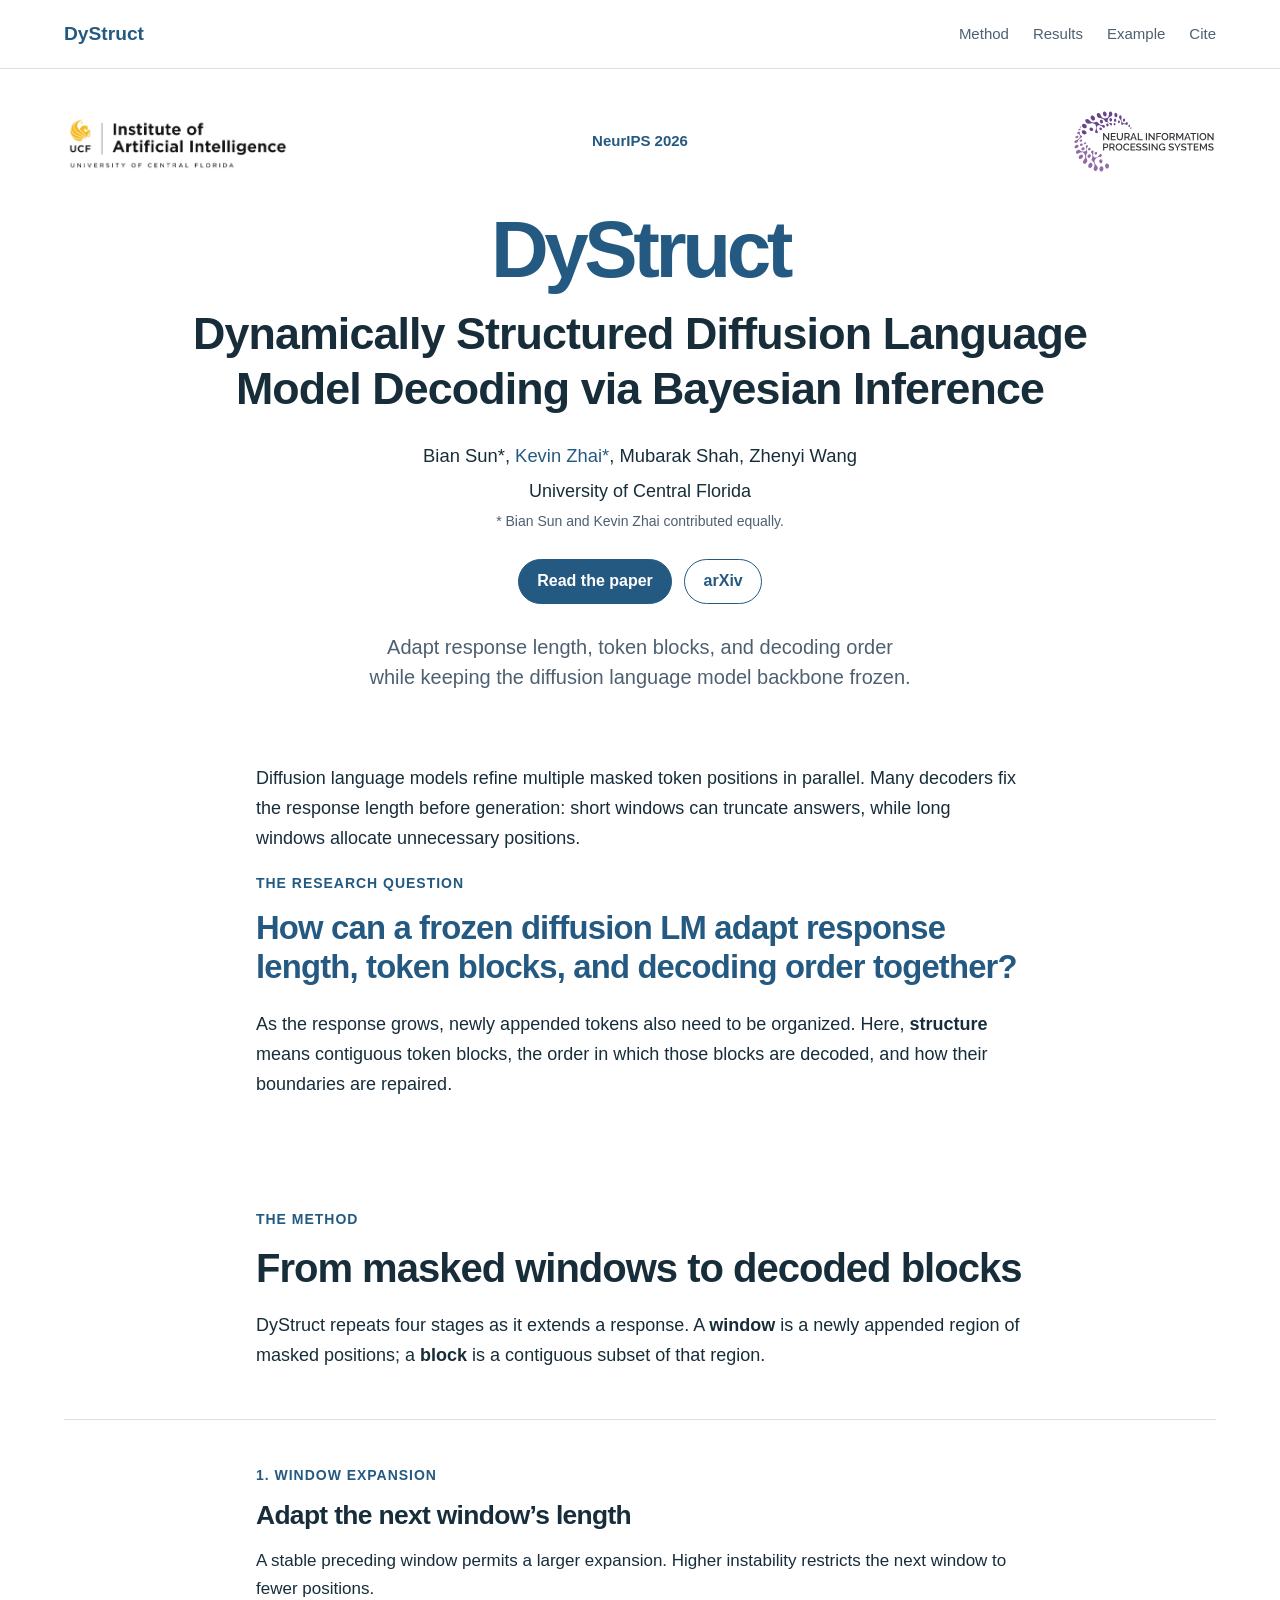
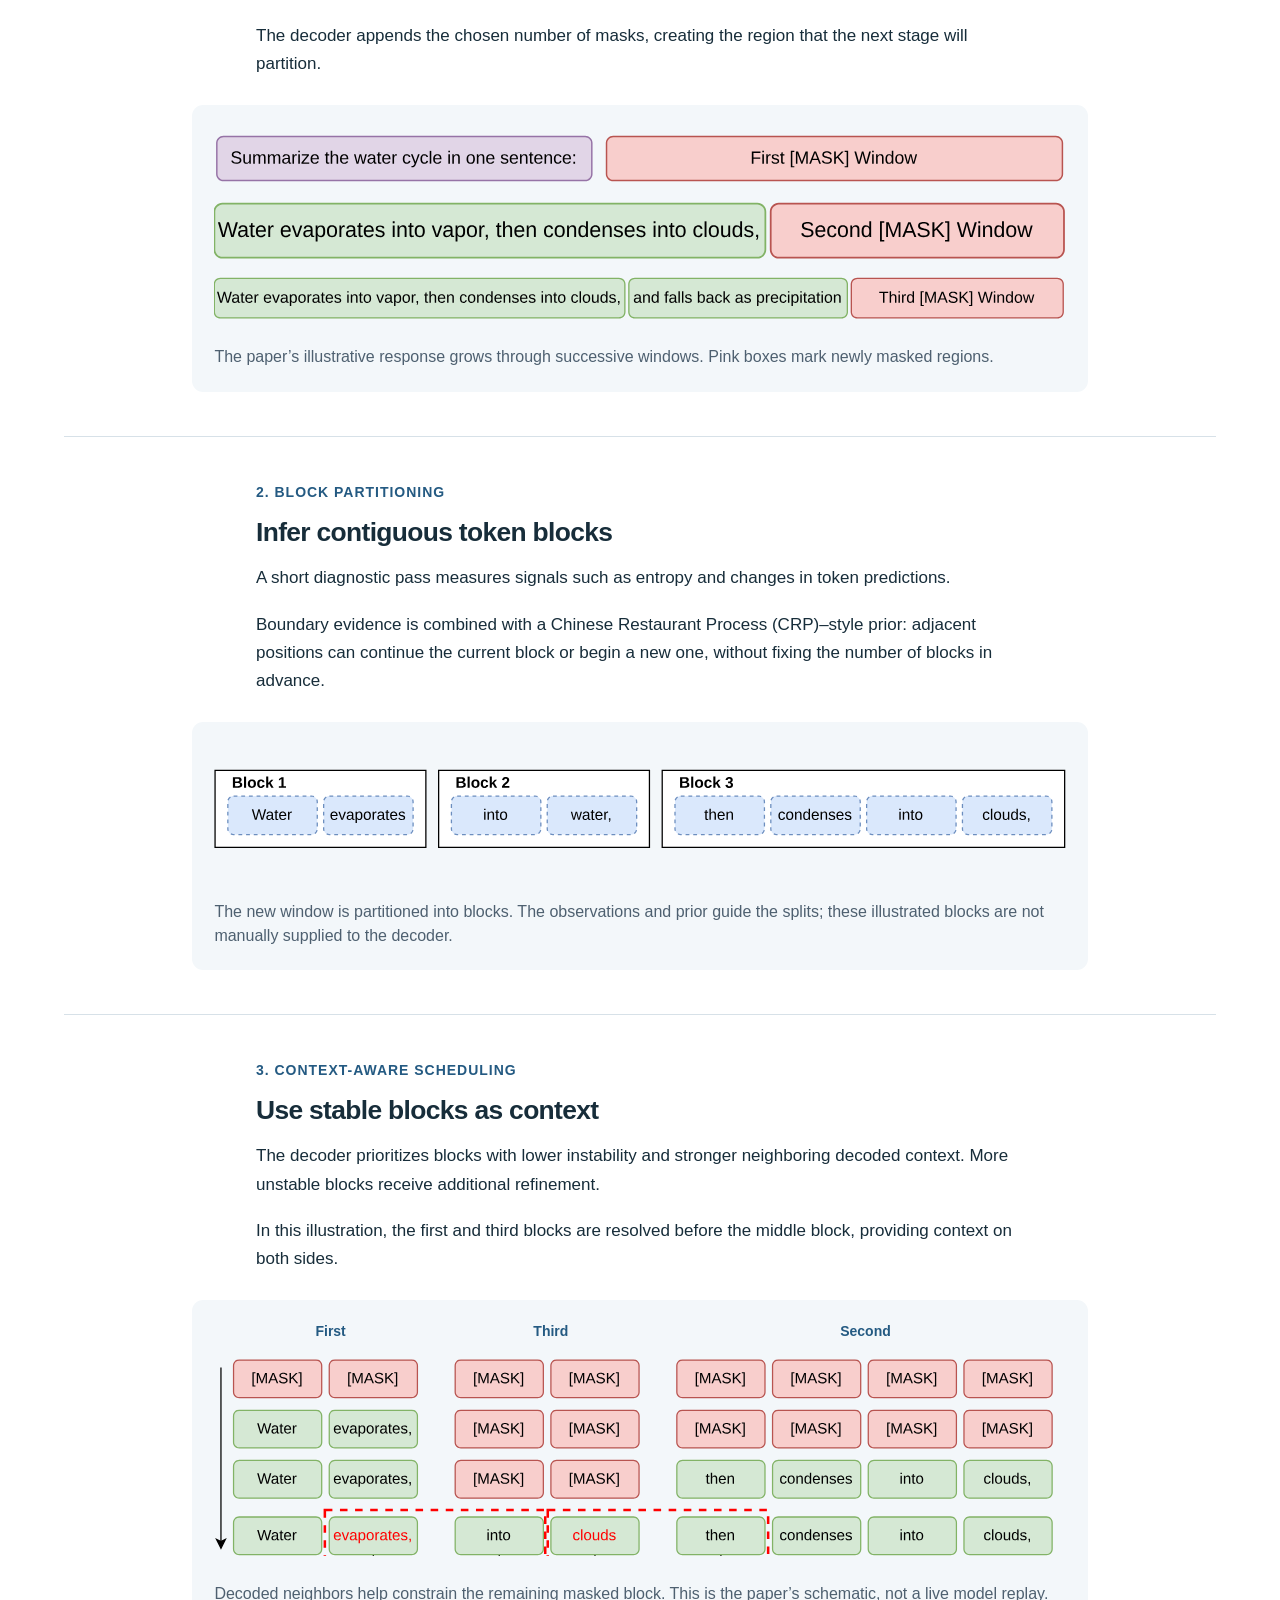
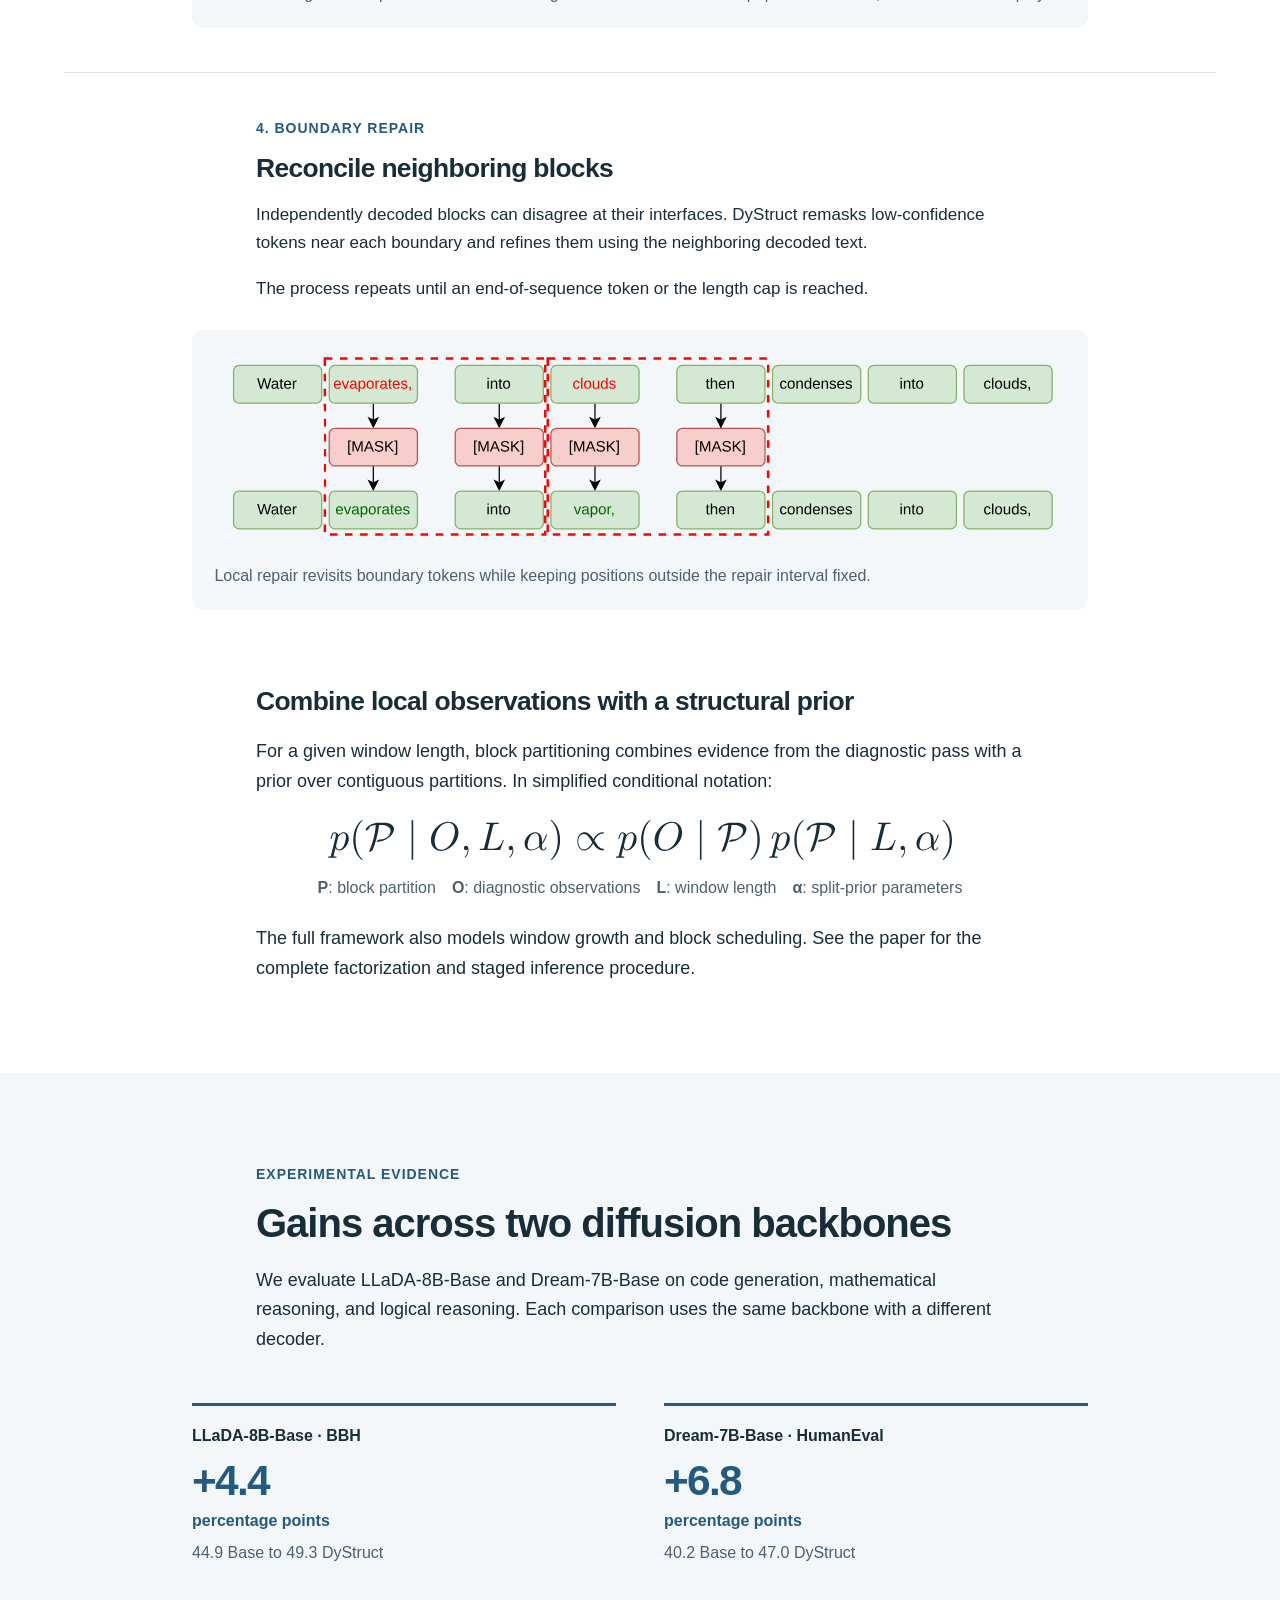
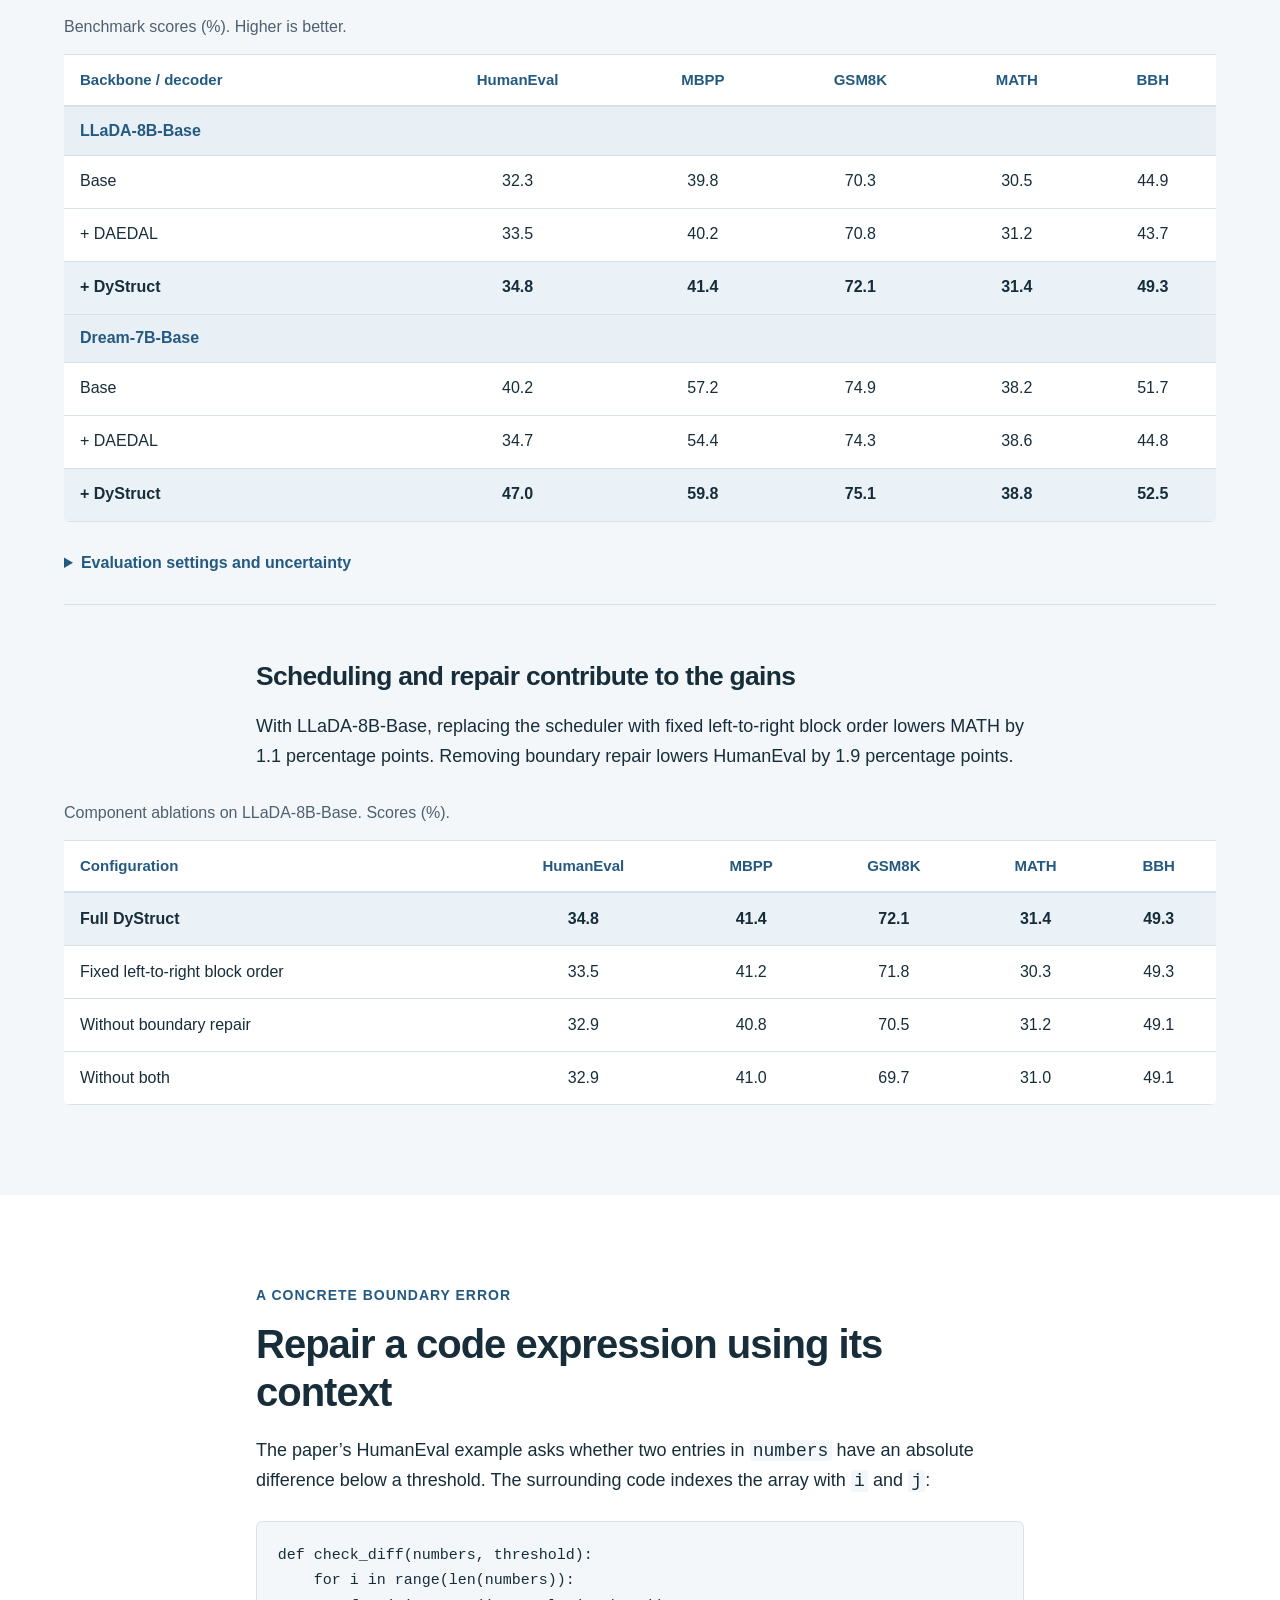
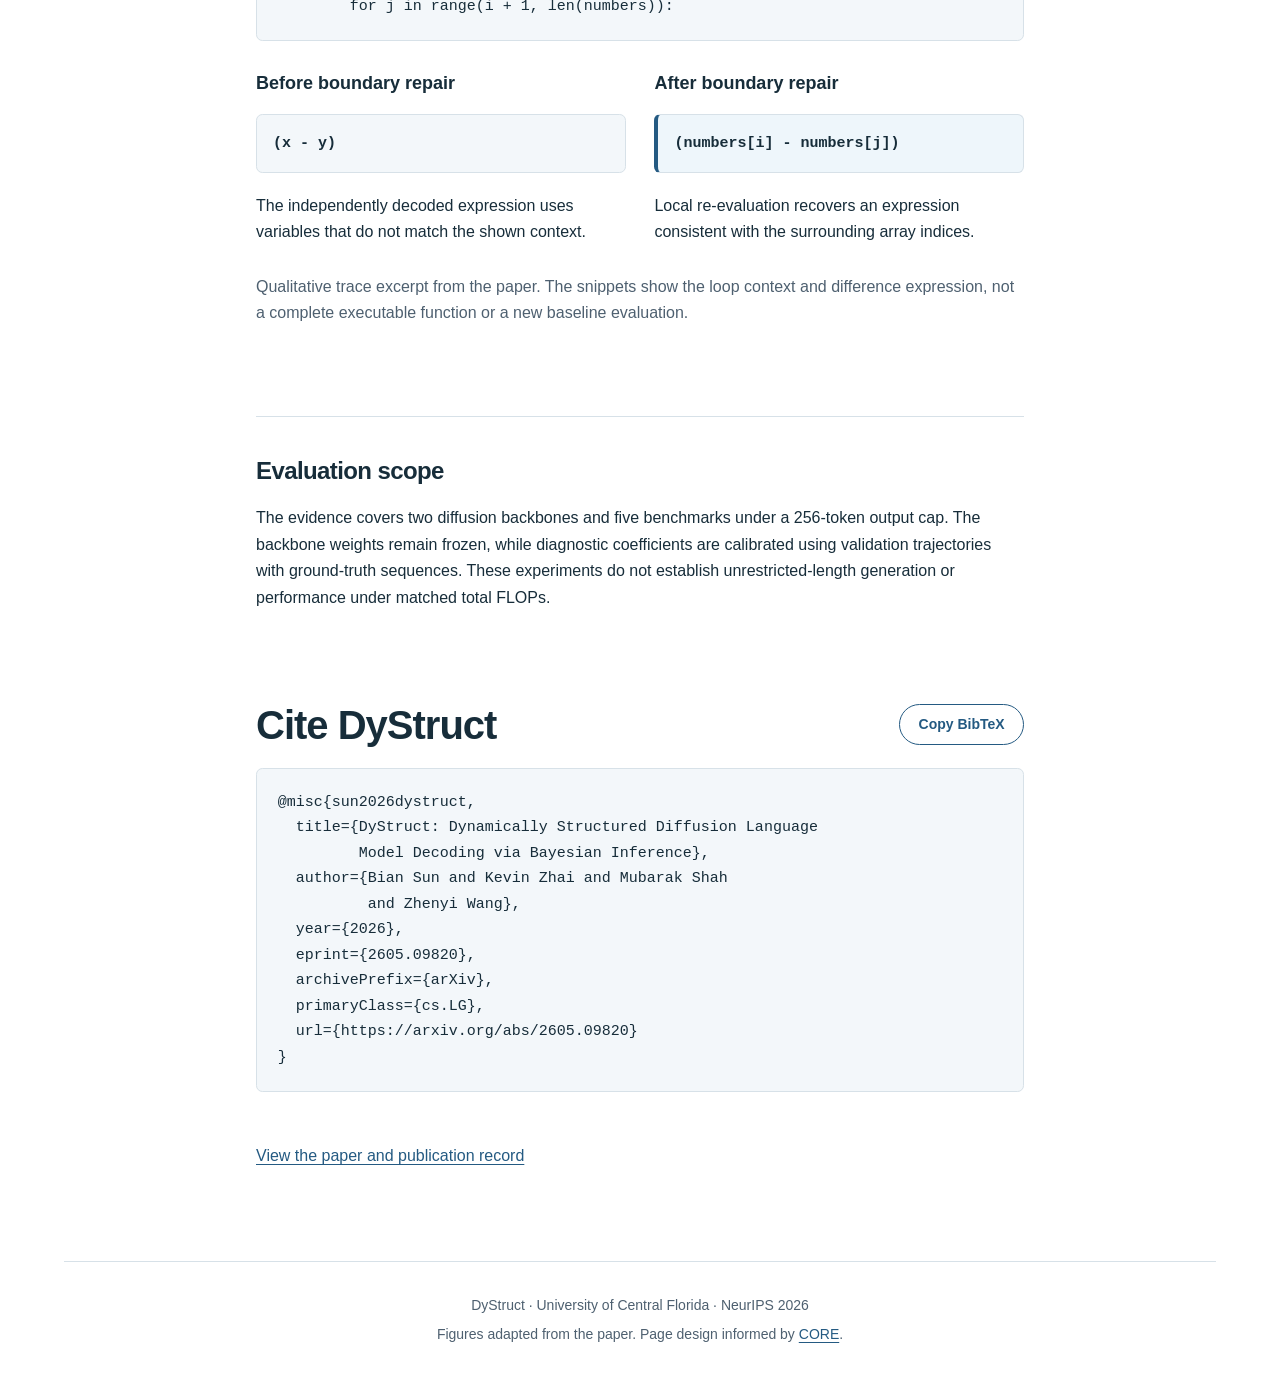
==== dystruct/index.html @ 646a8175 "Add DyStruct research project page" ====
<!doctype html>
<html lang="en">
<head>
  <meta charset="utf-8">
  <meta name="viewport" content="width=device-width, initial-scale=1">
  <title>DyStruct: Dynamically Structured Diffusion Language Model Decoding via Bayesian Inference</title>
  <meta name="description" content="DyStruct adapts response length, contiguous token blocks, and decoding order in frozen diffusion language models through Bayesian structural inference.">
  <meta name="author" content="Bian Sun, Kevin Zhai, Mubarak Shah, Zhenyi Wang">
  <meta name="theme-color" content="#245a82">
  <link rel="canonical" href="https://k-zhai.github.io/dystruct/">
  <meta property="og:type" content="article">
  <meta property="og:title" content="DyStruct — Dynamic structure for diffusion language model decoding">
  <meta property="og:description" content="Adapting response length, token blocks, and decoding order with a frozen diffusion LM.">
  <meta property="og:url" content="https://k-zhai.github.io/dystruct/">
  <meta property="og:image" content="https://k-zhai.github.io/dystruct/assets/method-overview.png">
  <meta property="og:image:alt" content="The paper's four-stage illustration of window expansion, block partitioning, scheduling, and boundary repair.">
  <meta name="twitter:card" content="summary_large_image">
  <meta name="twitter:title" content="DyStruct: Dynamically Structured Diffusion Language Model Decoding">
  <meta name="twitter:description" content="Bayesian structural inference for flexible-length decoding with frozen diffusion language models.">
  <meta name="twitter:image" content="https://k-zhai.github.io/dystruct/assets/method-overview.png">
  <meta name="citation_title" content="DyStruct: Dynamically Structured Diffusion Language Model Decoding via Bayesian Inference">
  <meta name="citation_author" content="Bian Sun">
  <meta name="citation_author" content="Kevin Zhai">
  <meta name="citation_author" content="Mubarak Shah">
  <meta name="citation_author" content="Zhenyi Wang">
  <meta name="citation_publication_date" content="2026">
  <meta name="citation_arxiv_id" content="2605.09820">
  <link rel="icon" type="image/svg+xml" href="assets/favicon.svg">
  <link rel="stylesheet" href="styles.css">
  <script src="script.js" defer></script>
</head>
<body>
  <a class="skip-link" href="#main">Skip to research</a>
  <nav class="site-nav" aria-label="Page navigation">
    <div class="nav-inner">
      <a class="nav-brand" href="#top">DyStruct</a>
      <div class="nav-links"><a href="#method">Method</a><a href="#results">Results</a><a href="#example">Example</a><a href="#citation">Cite</a></div>
    </div>
  </nav>

  <header class="hero wrap" id="top">
    <div class="identity-row">
      <img class="ucf-logo" src="assets/ucf-iai.png" width="950" height="240" alt="University of Central Florida, Institute of Artificial Intelligence">
      <p class="venue">NeurIPS 2026</p>
      <img class="neurips-logo" src="assets/neurips.svg" width="360" height="161" alt="Neural Information Processing Systems">
    </div>
    <h1><span class="wordmark">DyStruct</span><span class="paper-title">Dynamically Structured Diffusion Language Model Decoding via Bayesian Inference</span></h1>
    <p class="authors">Bian Sun<span aria-label="equal contribution">*</span><span class="author-separator">, </span><a href="https://k-zhai.github.io/">Kevin Zhai<span aria-label="equal contribution">*</span></a><span class="author-separator">, </span>Mubarak Shah<span class="author-separator">, </span>Zhenyi Wang</p>
    <p class="affiliation">University of Central Florida</p>
    <p class="contribution">* Bian Sun and Kevin Zhai contributed equally.</p>
    <div class="resource-links"><a class="button primary" href="https://arxiv.org/pdf/2605.09820">Read the paper</a><a class="button secondary" href="https://arxiv.org/abs/2605.09820">arXiv</a></div>
    <p class="hero-summary">Adapt response length, token blocks, and decoding order<br class="desktop-break"> while keeping the diffusion language model backbone frozen.</p>
  </header>

  <main id="main">
    <section class="question reading" aria-labelledby="question-title">
      <p>Diffusion language models refine multiple masked token positions in parallel. Many decoders fix the response length before generation: short windows can truncate answers, while long windows allocate unnecessary positions.</p>
      <p class="eyebrow">The research question</p>
      <h2 id="question-title">How can a frozen diffusion LM adapt response length, token blocks, and decoding order together?</h2>
      <p>As the response grows, newly appended tokens also need to be organized. Here, <strong>structure</strong> means contiguous token blocks, the order in which those blocks are decoded, and how their boundaries are repaired.</p>
    </section>

    <section class="section wrap" id="method" aria-labelledby="method-title">
      <div class="section-intro reading">
        <p class="eyebrow">The method</p>
        <h2 id="method-title">From masked windows to decoded blocks</h2>
        <p>DyStruct repeats four stages as it extends a response. A <strong>window</strong> is a newly appended region of masked positions; a <strong>block</strong> is a contiguous subset of that region.</p>
      </div>
      <ol class="method-stages">
        <li class="stage">
          <div class="stage-text"><p class="stage-label">Window expansion</p><h3>Adapt the next window’s length</h3><p>A stable preceding window permits a larger expansion. Higher instability restricts the next window to fewer positions.</p><p>The decoder appends the chosen number of masks, creating the region that the next stage will partition.</p></div>
          <figure class="stage-figure"><div class="diagram-scroll" role="region" aria-label="Window expansion diagram; scroll horizontally on narrow screens" tabindex="0"><div class="diagram-content expansion">
            <img class="expansion-first" src="assets/method.svg#expansion-first" width="417" height="24" alt="A water-cycle prompt followed by a first masked window.">
            <img class="expansion-second" src="assets/method.svg#expansion-second" width="345" height="24" alt="Decoded text about evaporation followed by a second masked window.">
            <img class="expansion-third" src="assets/method.svg#expansion-third" width="463" height="24" alt="The response extends through condensation and precipitation, followed by a third masked window.">
          </div></div><figcaption>The paper’s illustrative response grows through successive windows. Pink boxes mark newly masked regions.</figcaption></figure>
        </li>
        <li class="stage">
          <div class="stage-text"><p class="stage-label">Block partitioning</p><h3>Infer contiguous token blocks</h3><p>A short diagnostic pass measures signals such as entropy and changes in token predictions.</p><p>Boundary evidence is combined with a Chinese Restaurant Process (CRP)–style prior: adjacent positions can continue the current block or begin a new one, without fixing the number of blocks in advance.</p></div>
          <figure class="stage-figure"><div class="diagram-scroll" role="region" aria-label="Block partition diagram; scroll horizontally on narrow screens" tabindex="0"><div class="diagram-content"><img class="block-partition" src="assets/method.svg#planning-blocks" width="480" height="46" loading="lazy" alt="Three contiguous blocks: Water evaporates; into water; then condenses into clouds."></div></div><figcaption>The new window is partitioned into blocks. The observations and prior guide the splits; these illustrated blocks are not manually supplied to the decoder.</figcaption></figure>
        </li>
        <li class="stage">
          <div class="stage-text"><p class="stage-label">Context-aware scheduling</p><h3>Use stable blocks as context</h3><p>The decoder prioritizes blocks with lower instability and stronger neighboring decoded context. More unstable blocks receive additional refinement.</p><p>In this illustration, the first and third blocks are resolved before the middle block, providing context on both sides.</p></div>
          <figure class="stage-figure"><div class="diagram-scroll" role="region" aria-label="Block scheduling diagram; scroll horizontally on narrow screens" tabindex="0"><div class="diagram-content"><div class="decode-order" aria-label="Decoding order: block one first, block two third, block three second"><span>First</span><span>Third</span><span>Second</span></div><img src="assets/method.svg#decoding" width="487" height="113.5" loading="lazy" alt="The token rows show block one decoded first, block three next, and the middle block last; the downward arrow indicates successive refinement steps."></div></div><figcaption>Decoded neighbors help constrain the remaining masked block. This is the paper’s schematic, not a live model replay.</figcaption></figure>
        </li>
        <li class="stage">
          <div class="stage-text"><p class="stage-label">Boundary repair</p><h3>Reconcile neighboring blocks</h3><p>Independently decoded blocks can disagree at their interfaces. DyStruct remasks low-confidence tokens near each boundary and refines them using the neighboring decoded text.</p><p>The process repeats until an end-of-sequence token or the length cap is reached.</p></div>
          <figure class="stage-figure"><div class="diagram-scroll" role="region" aria-label="Boundary repair diagram; scroll horizontally on narrow screens" tabindex="0"><div class="diagram-content"><img src="assets/repair.svg" width="487" height="106" loading="lazy" alt="Dashed red regions surround block interfaces; selected tokens are remasked and then refined using the decoded context on either side."></div></div><figcaption>Local repair revisits boundary tokens while keeping positions outside the repair interval fixed.</figcaption></figure>
        </li>
      </ol>

      <div class="math-explanation reading">
        <h3>Combine local observations with a structural prior</h3>
        <p>For a given window length, block partitioning combines evidence from the diagnostic pass with a prior over contiguous partitions. In simplified conditional notation:</p>
        <figure class="equation"><img src="assets/partition-posterior.svg" width="627" height="40" loading="lazy" alt="The posterior probability of partition P given observations O, length L, and split parameters alpha is proportional to the observation likelihood given P times the partition prior given L and alpha."><figcaption><span><strong>P</strong>: block partition</span><span><strong>O</strong>: diagnostic observations</span><span><strong>L</strong>: window length</span><span><strong>α</strong>: split-prior parameters</span></figcaption></figure>
        <p>The full framework also models window growth and block scheduling. See the paper for the complete factorization and staged inference procedure.</p>
      </div>
    </section>

    <section class="section results-section" id="results" aria-labelledby="results-title">
      <div class="wrap">
        <div class="section-intro reading"><p class="eyebrow">Experimental evidence</p><h2 id="results-title">Gains across two diffusion backbones</h2><p>We evaluate LLaDA-8B-Base and Dream-7B-Base on code generation, mathematical reasoning, and logical reasoning. Each comparison uses the same backbone with a different decoder.</p></div>
        <div class="headline-results">
          <div><p class="result-context">LLaDA-8B-Base · BBH</p><p class="result-gain">+4.4 <span>percentage points</span></p><p>44.9 Base to 49.3 DyStruct</p></div>
          <div><p class="result-context">Dream-7B-Base · HumanEval</p><p class="result-gain">+6.8 <span>percentage points</span></p><p>40.2 Base to 47.0 DyStruct</p></div>
        </div>
        <div class="table-scroll" role="region" aria-label="Main benchmark results; scroll horizontally on narrow screens" tabindex="0">
          <table id="main-results"><caption>Benchmark scores (%). Higher is better.</caption><thead><tr><th scope="col">Backbone / decoder</th><th scope="col">HumanEval</th><th scope="col">MBPP</th><th scope="col">GSM8K</th><th scope="col">MATH</th><th scope="col">BBH</th></tr></thead><tbody>
            <tr class="backbone"><th colspan="6" scope="rowgroup">LLaDA-8B-Base</th></tr>
            <tr data-result="llada-base"><th scope="row">Base</th><td>32.3</td><td>39.8</td><td>70.3</td><td>30.5</td><td>44.9</td></tr>
            <tr data-result="llada-daedal"><th scope="row">+ DAEDAL</th><td>33.5</td><td>40.2</td><td>70.8</td><td>31.2</td><td>43.7</td></tr>
            <tr class="ours" data-result="llada-dystruct"><th scope="row">+ DyStruct</th><td>34.8</td><td>41.4</td><td>72.1</td><td>31.4</td><td>49.3</td></tr>
          </tbody><tbody>
            <tr class="backbone"><th colspan="6" scope="rowgroup">Dream-7B-Base</th></tr>
            <tr data-result="dream-base"><th scope="row">Base</th><td>40.2</td><td>57.2</td><td>74.9</td><td>38.2</td><td>51.7</td></tr>
            <tr data-result="dream-daedal"><th scope="row">+ DAEDAL</th><td>34.7</td><td>54.4</td><td>74.3</td><td>38.6</td><td>44.8</td></tr>
            <tr class="ours" data-result="dream-dystruct"><th scope="row">+ DyStruct</th><td>47.0</td><td>59.8</td><td>75.1</td><td>38.8</td><td>52.5</td></tr>
          </tbody></table>
        </div>
        <details class="evaluation-details"><summary>Evaluation settings and uncertainty</summary><div>
          <p>HumanEval and MBPP report greedy pass@1; GSM8K and MATH use strict match; BBH uses exact match. The few-shot counts, in that order, are 0, 3, 5, 4, and 3.</p>
          <p>The maximum generation length and base unmasking-iteration budget are both 256. DyStruct allocates refinement across adaptively sized blocks; a shared base budget does not establish matched total FLOPs. Experiments use a single NVIDIA H100 GPU.</p>
          <p>The table shows point estimates. Standard errors are reproduced below from the paper; they are not confidence intervals or significance labels.</p>
          <div class="table-scroll" role="region" aria-label="Reported standard errors" tabindex="0"><table id="standard-errors"><caption>Reported standard errors, in score percentage points</caption><thead><tr><th scope="col">Backbone / decoder</th><th scope="col">HumanEval</th><th scope="col">MBPP</th><th scope="col">GSM8K</th><th scope="col">MATH</th><th scope="col">BBH</th></tr></thead><tbody>
            <tr data-se="llada-base"><th scope="row">LLaDA Base</th><td>3.6</td><td>2.1</td><td>1.2</td><td>0.6</td><td>0.5</td></tr>
            <tr data-se="llada-daedal"><th scope="row">LLaDA + DAEDAL</th><td>3.7</td><td>2.1</td><td>1.2</td><td>0.6</td><td>0.5</td></tr>
            <tr data-se="llada-dystruct"><th scope="row">LLaDA + DyStruct</th><td>3.7</td><td>2.2</td><td>1.2</td><td>0.6</td><td>0.5</td></tr>
            <tr data-se="dream-base"><th scope="row">Dream Base</th><td>2.7</td><td>2.2</td><td>1.1</td><td>0.6</td><td>0.5</td></tr>
            <tr data-se="dream-daedal"><th scope="row">Dream + DAEDAL</th><td>2.7</td><td>2.2</td><td>1.2</td><td>0.6</td><td>0.5</td></tr>
            <tr data-se="dream-dystruct"><th scope="row">Dream + DyStruct</th><td>3.9</td><td>2.1</td><td>1.9</td><td>0.6</td><td>0.5</td></tr>
          </tbody></table></div>
        </div></details>

        <div class="ablation-intro reading"><h3>Scheduling and repair contribute to the gains</h3><p>With LLaDA-8B-Base, replacing the scheduler with fixed left-to-right block order lowers MATH by 1.1 percentage points. Removing boundary repair lowers HumanEval by 1.9 percentage points.</p></div>
        <div class="table-scroll" role="region" aria-label="Component ablation results" tabindex="0"><table id="ablations"><caption>Component ablations on LLaDA-8B-Base. Scores (%).</caption><thead><tr><th scope="col">Configuration</th><th scope="col">HumanEval</th><th scope="col">MBPP</th><th scope="col">GSM8K</th><th scope="col">MATH</th><th scope="col">BBH</th></tr></thead><tbody>
          <tr class="ours" data-ablation="full"><th scope="row">Full DyStruct</th><td>34.8</td><td>41.4</td><td>72.1</td><td>31.4</td><td>49.3</td></tr>
          <tr data-ablation="schedule"><th scope="row">Fixed left-to-right block order</th><td>33.5</td><td>41.2</td><td>71.8</td><td>30.3</td><td>49.3</td></tr>
          <tr data-ablation="repair"><th scope="row">Without boundary repair</th><td>32.9</td><td>40.8</td><td>70.5</td><td>31.2</td><td>49.1</td></tr>
          <tr data-ablation="both"><th scope="row">Without both</th><td>32.9</td><td>41.0</td><td>69.7</td><td>31.0</td><td>49.1</td></tr>
        </tbody></table></div>
      </div>
    </section>

    <section class="section reading" id="example" aria-labelledby="example-title">
      <p class="eyebrow">A concrete boundary error</p><h2 id="example-title">Repair a code expression using its context</h2>
      <p>The paper’s HumanEval example asks whether two entries in <code>numbers</code> have an absolute difference below a threshold. The surrounding code indexes the array with <code>i</code> and <code>j</code>:</p>
      <pre class="code-context"><code>def check_diff(numbers, threshold):
    for i in range(len(numbers)):
        for j in range(i + 1, len(numbers)):</code></pre>
      <div class="code-comparison"><div><h3>Before boundary repair</h3><pre><code>(x - y)</code></pre><p>The independently decoded expression uses variables that do not match the shown context.</p></div><div><h3>After boundary repair</h3><pre><code>(numbers[i] - numbers[j])</code></pre><p>Local re-evaluation recovers an expression consistent with the surrounding array indices.</p></div></div>
      <p class="example-note">Qualitative trace excerpt from the paper. The snippets show the loop context and difference expression, not a complete executable function or a new baseline evaluation.</p>
    </section>

    <section class="scope reading" aria-labelledby="scope-title"><h2 id="scope-title">Evaluation scope</h2><p>The evidence covers two diffusion backbones and five benchmarks under a 256-token output cap. The backbone weights remain frozen, while diagnostic coefficients are calibrated using validation trajectories with ground-truth sequences. These experiments do not establish unrestricted-length generation or performance under matched total FLOPs.</p></section>

    <section class="section citation reading" id="citation" aria-labelledby="citation-title"><div class="citation-heading"><h2 id="citation-title">Cite DyStruct</h2><button class="button secondary copy-button" id="copy-citation" type="button" hidden>Copy BibTeX</button></div><pre><code id="bibtex">@misc{sun2026dystruct,
  title={DyStruct: Dynamically Structured Diffusion Language
         Model Decoding via Bayesian Inference},
  author={Bian Sun and Kevin Zhai and Mubarak Shah
          and Zhenyi Wang},
  year={2026},
  eprint={2605.09820},
  archivePrefix={arXiv},
  primaryClass={cs.LG},
  url={https://arxiv.org/abs/2605.09820}
}</code></pre><p class="copy-status" id="copy-status" role="status" aria-live="polite"></p><a href="https://arxiv.org/abs/2605.09820">View the paper and publication record</a></section>
  </main>
  <footer class="footer wrap"><p>DyStruct · University of Central Florida · NeurIPS 2026</p><p>Figures adapted from the paper. Page design informed by <a href="https://ucf-crcv.github.io/core/">CORE</a>.</p></footer>
</body>
</html>
---- dystruct/styles.css ----
:root{--ink:#172d3a;--muted:#4e6070;--accent:#245a82;--accent-dark:#194563;--line:#d7e1e8;--tint:#f3f7fa;--white:#fff;--radius:.7rem;--reading:48rem;--wide:72rem;--space:clamp(3.5rem,7vw,6.5rem)}
*{box-sizing:border-box}html{scroll-behavior:smooth;scroll-padding-top:6rem}body{margin:0;background:var(--white);color:var(--ink);font-family:Arial,Helvetica,sans-serif;font-size:1.125rem;line-height:1.65;-webkit-font-smoothing:antialiased}a{color:var(--accent);text-underline-offset:.2em}a:hover{color:var(--accent-dark)}a:focus-visible,button:focus-visible,summary:focus-visible,[tabindex]:focus-visible{outline:3px solid var(--accent);outline-offset:5px}button{font:inherit}img{display:block;max-width:100%;height:auto}figure{margin:0}p{margin:0 0 1.15rem}p:last-child{margin-bottom:0}h1,h2,h3{line-height:1.2;letter-spacing:-.025em;margin:0 0 1.2rem}h2{font-size:clamp(1.8rem,3.2vw,2.5rem);font-weight:700}h3{font-size:clamp(1.35rem,2.2vw,1.65rem);font-weight:700}strong{font-weight:700}.wrap{width:min(var(--wide),calc(100% - 3rem));margin-inline:auto}.reading{width:min(var(--reading),calc(100% - 3rem));margin-inline:auto}.wrap .reading{width:min(var(--reading),100%)}.section{padding-block:var(--space)}.section-intro{margin-bottom:3rem}.eyebrow,.stage-label{font-size:.875rem;letter-spacing:.07em;color:var(--accent);font-weight:700;text-transform:uppercase;margin-bottom:.8rem}.skip-link{position:absolute;left:1rem;top:-8rem;z-index:10;background:var(--white);padding:.6rem 1rem}.skip-link:focus{top:1rem}.site-nav{border-bottom:1px solid var(--line);background:var(--white)}.nav-inner{width:min(var(--wide),calc(100% - 3rem));margin:auto;min-height:4.25rem;display:flex;align-items:center;justify-content:space-between;gap:1rem}.nav-brand{font-weight:700;font-size:1.2rem;text-decoration:none}.nav-links{display:flex;flex-wrap:wrap;gap:1.5rem;font-size:.9375rem}.nav-links a{text-decoration:none;color:var(--muted)}.nav-links a:hover{color:var(--accent)}.hero{text-align:center;padding-block:2.5rem 3.5rem}.identity-row{display:grid;grid-template-columns:1fr auto 1fr;align-items:center;gap:1.5rem;margin-bottom:2rem;min-height:4rem}.ucf-logo{width:14rem;justify-self:start}.neurips-logo{width:9rem;justify-self:end}.venue{color:var(--accent);font-size:.9375rem;font-weight:700;margin:0}.hero h1{max-width:60rem;margin:0 auto 1.6rem}.wordmark{display:block;font-size:clamp(3.25rem,7vw,5rem);line-height:1.1;color:var(--accent);margin-bottom:.8rem;letter-spacing:-.055em}.paper-title{display:block;font-size:clamp(1.8rem,3.8vw,2.8rem);font-weight:700;line-height:1.22}.authors{font-size:1.15rem;margin-bottom:.35rem}.authors a{text-decoration:none}.affiliation{margin-bottom:.2rem}.contribution{font-size:.875rem;color:var(--muted)}.resource-links{display:flex;justify-content:center;gap:.75rem;margin:1.6rem 0 1.8rem;flex-wrap:wrap}.button{display:inline-flex;align-items:center;justify-content:center;min-height:2.8rem;padding:.6rem 1.15rem;border:1px solid var(--accent);border-radius:2rem;text-decoration:none;font-size:1rem;font-weight:600;line-height:1.4;cursor:pointer}.primary{color:var(--white);background:var(--accent)}.primary:hover{background:var(--accent-dark);color:var(--white)}.secondary{background:var(--white);color:var(--accent)}.secondary:hover{background:var(--tint)}.hero-summary{font-size:1.25rem;line-height:1.5;max-width:50rem;margin:auto;color:var(--muted)}.question{padding-top:1rem;padding-bottom:1.2rem}.question h2{font-size:clamp(1.6rem,2.8vw,2.05rem);color:var(--accent);margin-bottom:1.5rem}.method-stages{list-style:none;padding:0;margin:0;counter-reset:stages}.stage{display:grid;grid-template-columns:minmax(0,.95fr) minmax(0,1.35fr);gap:clamp(2rem,5vw,4.5rem);align-items:center;padding-block:2.75rem;border-top:1px solid var(--line);counter-increment:stages}.stage-label:before{content:counter(stages) ". ";font-variant-numeric:tabular-nums}.stage-text{font-size:1.0625rem}.stage-text h3{margin-bottom:1rem}.stage-figure{padding:1.4rem;background:var(--tint);border-radius:var(--radius);min-width:0}.stage-figure>img{width:100%}.stage-figure figcaption{font-size:1rem;line-height:1.5;color:var(--muted);margin-top:1.2rem}.expansion{display:flex;flex-direction:column;gap:1rem;padding-block:.5rem}.expansion-first{width:85.626%}.expansion-second{width:70.842%}.expansion-third{width:95.072%}.block-partition{margin-block:1.5rem}.decode-order{height:1.8rem;position:relative;font-size:.875rem;font-weight:700;color:var(--accent);margin-bottom:.4rem;line-height:1.2}.decode-order span{position:absolute;transform:translateX(-50%)}.decode-order span:nth-child(1){left:13.655%}.decode-order span:nth-child(2){left:39.528%}.decode-order span:nth-child(3){left:76.489%}.math-explanation{padding-top:2rem}.equation{margin:1.5rem 0}.equation>img{width:min(100%,39rem);margin:auto}.equation figcaption{display:flex;flex-wrap:wrap;justify-content:center;gap:.3rem 1rem;font-size:1rem;line-height:1.5;margin-top:1rem;color:var(--muted)}.results-section{background:var(--tint)}.headline-results{display:grid;grid-template-columns:1fr 1fr;gap:3rem;max-width:56rem;margin:0 auto 3rem}.headline-results>div{border-top:3px solid var(--accent);padding-top:1.1rem}.result-context{font-size:1rem;font-weight:700;margin-bottom:.5rem}.result-gain{color:var(--accent);font-size:2.65rem;font-weight:700;line-height:1.1;letter-spacing:-.04em;margin-bottom:.6rem}.result-gain span{font-size:1rem;letter-spacing:0;font-weight:600;display:block;margin-top:.5rem}.headline-results>div>p:last-child{font-size:1rem;color:var(--muted)}.table-scroll{max-width:100%;overflow-x:auto;overscroll-behavior-inline:contain;border-radius:.35rem}table{border-collapse:collapse;width:100%;min-width:43rem;font-size:1rem;font-variant-numeric:tabular-nums;background:var(--white)}caption{text-align:left;color:var(--muted);font-size:1rem;padding:0 0 .85rem;font-weight:400}th,td{padding:.8rem 1rem;border-bottom:1px solid var(--line);text-align:center;vertical-align:middle}th:first-child{text-align:left}thead th{font-size:.9375rem;color:var(--accent);border-top:1px solid var(--line);border-bottom:2px solid var(--line);white-space:nowrap}tbody th{font-weight:400}.backbone th{background:#e8eff5;color:var(--accent);padding-block:.65rem;font-weight:700}.ours{background:#eaf2f8;font-weight:700}.ours th{font-weight:700}.evaluation-details{margin-top:1.4rem;font-size:1rem;border-bottom:1px solid var(--line);padding-bottom:1.3rem}.evaluation-details summary{font-weight:700;color:var(--accent);cursor:pointer;padding:.4rem 0}.evaluation-details>div{padding-top:1rem}.evaluation-details p{max-width:var(--reading)}.evaluation-details table{font-size:.9375rem}.ablation-intro{margin-block:3.5rem 1.8rem}code,pre{font-family:Consolas,"Liberation Mono",monospace;font-size:.9375rem}p code{font-size:1em;background:var(--tint);padding:.05rem .2rem;border-radius:.15rem}pre{margin:1.2rem 0;padding:1.3rem;background:var(--tint);border:1px solid var(--line);border-radius:.4rem;overflow-x:auto;max-width:100%;line-height:1.7;white-space:pre}.code-context{margin-block:1.5rem 2rem}.code-comparison{display:grid;grid-template-columns:1fr 1fr;gap:1.8rem}.code-comparison>div{min-width:0}.code-comparison h3{font-size:1.125rem;letter-spacing:0}.code-comparison pre{margin-top:.8rem;padding:1rem;font-weight:600}.code-comparison>div:nth-child(2) pre{border-left:4px solid var(--accent);background:#eef6fb}.code-comparison p{font-size:1rem}.example-note{font-size:1rem;color:var(--muted);margin-top:1.8rem}.scope{border-top:1px solid var(--line);padding-top:2.5rem}.scope h2{font-size:1.5rem}.scope p{font-size:1rem}.citation-heading{display:flex;align-items:center;justify-content:space-between;gap:1rem;flex-wrap:wrap}.citation-heading h2{margin-bottom:0}.copy-button{font-size:.875rem;min-height:2.5rem}.copy-button[hidden]{display:none}.copy-status{font-size:.9375rem;min-height:1.5rem;color:var(--muted);margin-bottom:.4rem}.citation>a{font-size:1rem}.footer{border-top:1px solid var(--line);padding-block:2rem;font-size:.875rem;color:var(--muted);text-align:center}.footer p{margin-bottom:.4rem}
@media(min-width:90rem){.stage-figure{padding:1.8rem}}
.expansion-first{aspect-ratio:417 / 24}.expansion-second{aspect-ratio:345 / 24}.expansion-third{aspect-ratio:463 / 24}.block-partition{aspect-ratio:480 / 46}.stage-figure img[src$="#decoding"]{aspect-ratio:487 / 113.5}
@media(max-width:50rem){.stage{grid-template-columns:1fr;gap:1.5rem}.stage-text{max-width:var(--reading)}.stage-figure{padding:1.4rem}.stage-figure img{max-width:38rem;margin-inline:auto}.stage-figure .expansion img{margin-left:0;margin-right:0}.section-intro{margin-bottom:2rem}.headline-results{gap:2rem}.identity-row{gap:1rem}.ucf-logo{width:11rem}.neurips-logo{width:7rem}}
@media(max-width:35rem){body{font-size:1.0625rem}.wrap,.reading,.nav-inner{width:calc(100% - 2rem)}.nav-inner{min-height:3.8rem;gap:.7rem}.nav-links{gap:.85rem;font-size:.875rem}.nav-brand{font-size:1.05rem}.hero{padding-top:1.7rem;padding-bottom:2.4rem}.identity-row{grid-template-columns:1fr 1fr;row-gap:1.2rem;margin-bottom:1.5rem}.ucf-logo{width:10rem}.neurips-logo{width:6.5rem}.venue{grid-row:2;grid-column:1/-1;font-size:.875rem}.paper-title{font-size:1.8rem}.authors{font-size:1.0625rem;line-height:1.7}.affiliation{font-size:1rem}.hero-summary{font-size:1.1rem}.desktop-break{display:none}.question{padding-top:0}.question h2{font-size:1.6rem}.headline-results{grid-template-columns:1fr;gap:1.6rem}.result-gain{font-size:2.4rem}.stage{padding-block:2rem}.stage-figure{padding:1rem}.stage-figure figcaption{font-size:.9375rem}.decode-order{font-size:.875rem}.code-comparison{grid-template-columns:1fr;gap:1.3rem}.code-comparison pre{white-space:pre-wrap;overflow-wrap:anywhere}.citation pre{font-size:.875rem;white-space:pre-wrap;overflow-wrap:anywhere}.citation pre code{font-size:inherit}.scope p,.example-note{font-size:1rem}.contribution{font-size:.875rem}}
@media(prefers-reduced-motion:reduce){html{scroll-behavior:auto}}
.stage{display:block}.stage-text{max-width:var(--reading);margin:0 auto 1.7rem}.stage-figure{max-width:56rem;margin-inline:auto}.diagram-scroll{max-width:100%;overflow-x:auto;overscroll-behavior-inline:contain;scrollbar-color:var(--accent) var(--line);scrollbar-width:thin}.diagram-content{min-width:43rem;padding-bottom:.4rem}.diagram-content>img{width:100%;max-width:none;margin-inline:0}.diagram-content.expansion img{max-width:none;margin-inline:0}.diagram-scroll:focus-visible{outline-offset:2px}
@media print{.site-nav,.resource-links,.copy-button,.copy-status{display:none}.hero{padding-block:1rem}.section{padding-block:2rem}.stage{break-inside:avoid}.table-scroll{overflow:visible}table{min-width:0}.evaluation-details>div{display:block}.results-section{background:white}a{color:inherit}.wrap,.reading{width:100%;max-width:none}}
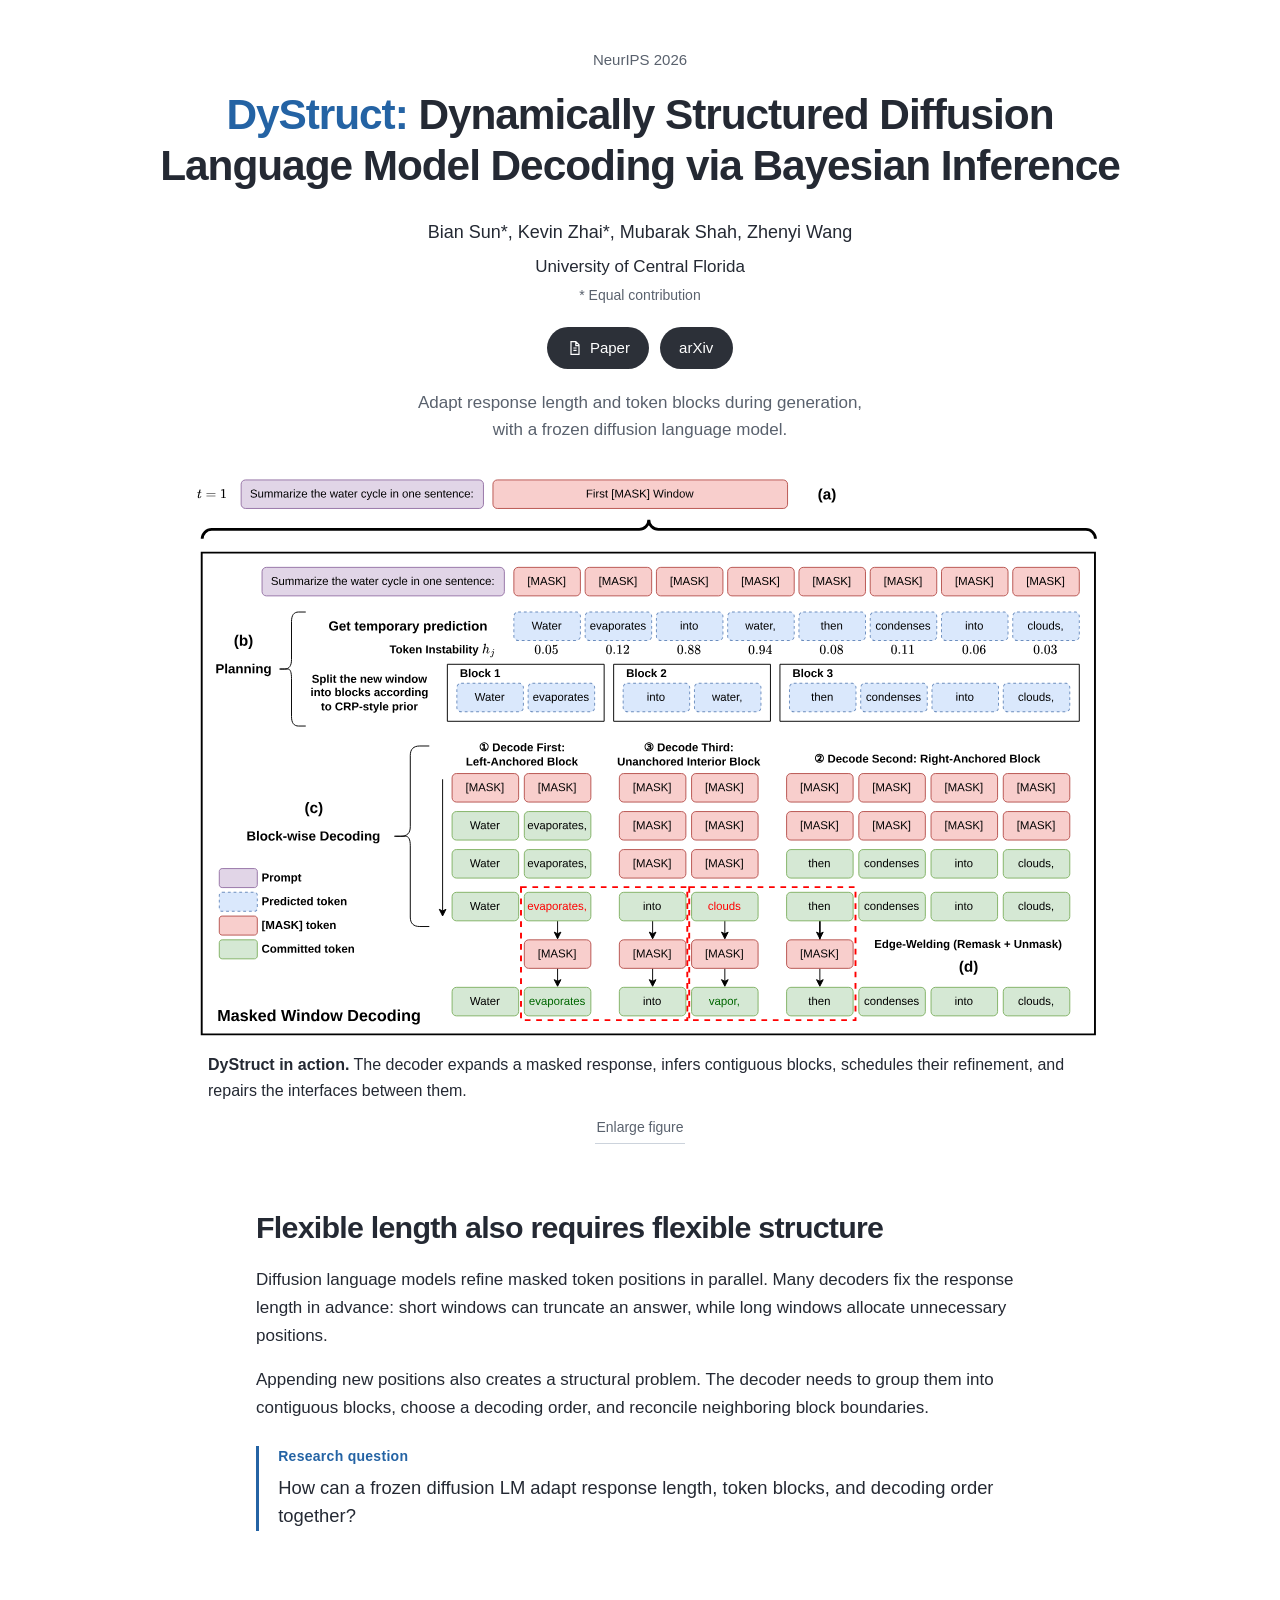
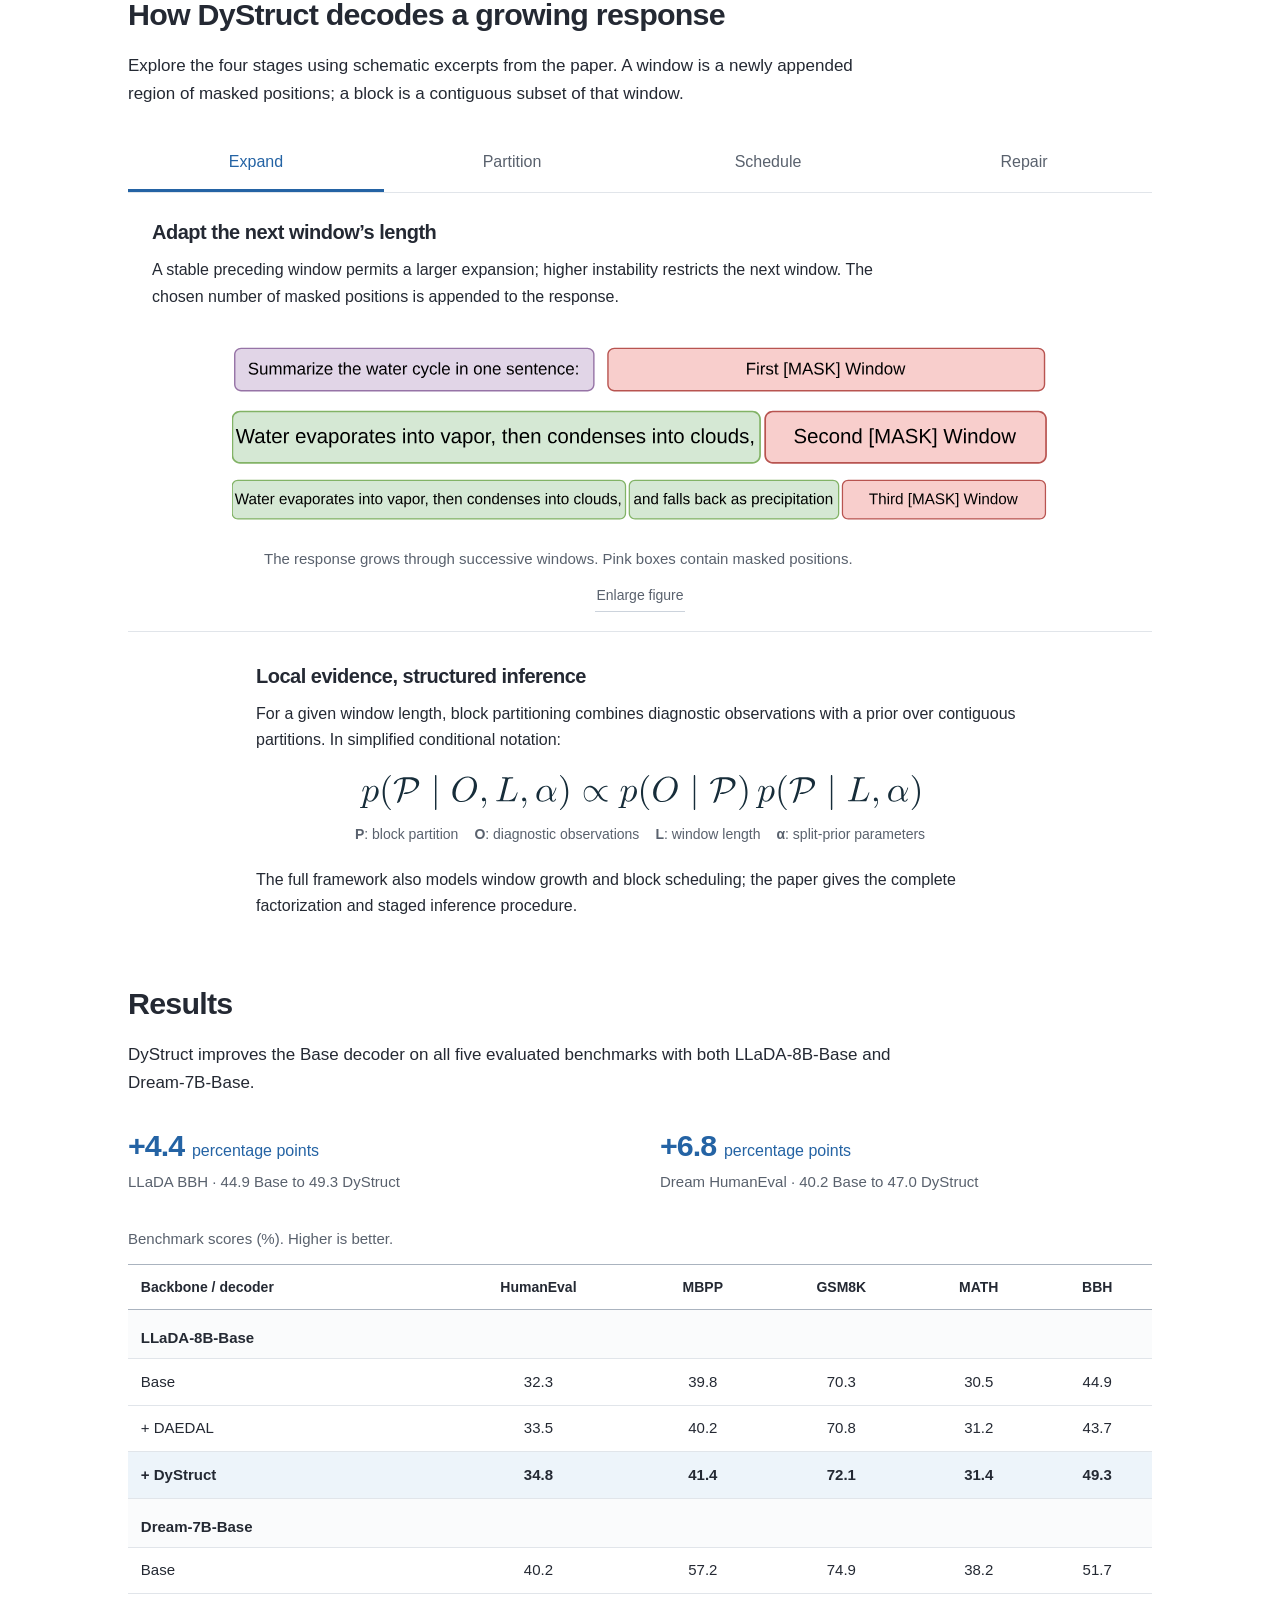
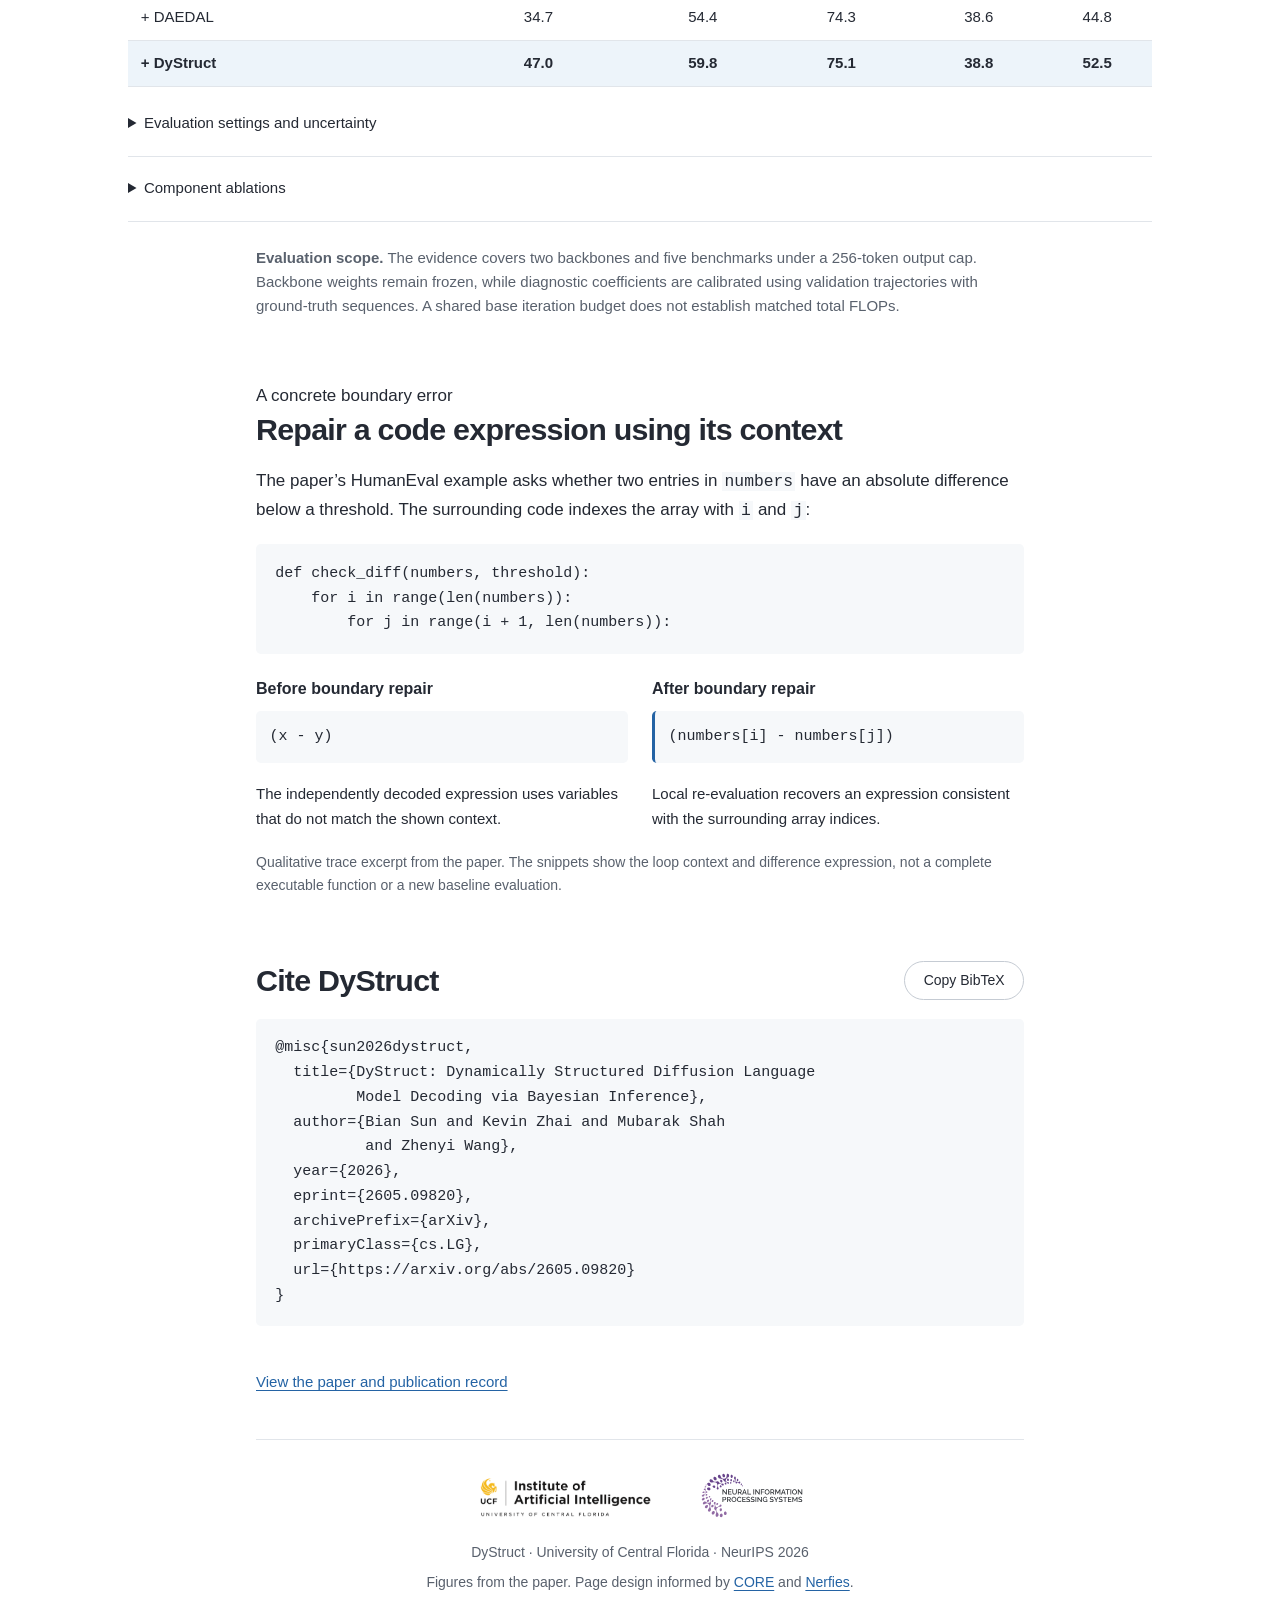
==== commit 16c5e16d: "Revise DyStruct page after rendered reference comparisons Bring the original paper overview below a " ====
--- a/dystruct/index.html
+++ b/dystruct/index.html
@@ -26,102 +26,69 @@
   <meta name="citation_publication_date" content="2026">
   <meta name="citation_arxiv_id" content="2605.09820">
   <link rel="icon" type="image/svg+xml" href="assets/favicon.svg">
+  <link rel="preload" href="assets/inter-latin.woff2" as="font" type="font/woff2" crossorigin>
   <link rel="stylesheet" href="styles.css">
   <script src="script.js" defer></script>
 </head>
 <body>
-  <a class="skip-link" href="#main">Skip to research</a>
-  <nav class="site-nav" aria-label="Page navigation">
-    <div class="nav-inner">
-      <a class="nav-brand" href="#top">DyStruct</a>
-      <div class="nav-links"><a href="#method">Method</a><a href="#results">Results</a><a href="#example">Example</a><a href="#citation">Cite</a></div>
+<a class="skip-link" href="#main">Skip to research</a>
+<header class="publication container" id="top">
+  <p class="venue">NeurIPS 2026</p>
+  <h1><span>DyStruct:</span> Dynamically Structured Diffusion Language Model Decoding via Bayesian Inference</h1>
+  <p class="authors">Bian Sun<span aria-label="equal contribution">*</span>, Kevin Zhai<span aria-label="equal contribution">*</span>, Mubarak Shah, Zhenyi Wang</p>
+  <p class="affiliation">University of Central Florida</p>
+  <p class="contribution">* Equal contribution</p>
+  <div class="resource-links"><a class="button primary" href="https://arxiv.org/pdf/2605.09820"><svg viewBox="0 0 20 20" width="16" height="16" aria-hidden="true"><path d="M5 2h6l4 4v12H5zM11 2v5h4M8 10h4M8 13h4" fill="none" stroke="currentColor" stroke-width="1.5"/></svg>Paper</a><a class="button primary" href="https://arxiv.org/abs/2605.09820">arXiv</a></div>
+  <p class="publication-summary">Adapt response length and token blocks during generation,<br class="desktop-break"> with a frozen diffusion language model.</p>
+</header>
+<main id="main">
+  <figure class="teaser container">
+    <div class="figure-content" id="overview-figure"><img src="assets/method.svg#overview" width="703" height="422" alt="The paper's overview: append a masked window, infer contiguous blocks, decode stable outer blocks before the middle block, and locally remask and repair block interfaces."></div>
+    <figcaption><strong>DyStruct in action.</strong> The decoder expands a masked response, infers contiguous blocks, schedules their refinement, and repairs the interfaces between them.</figcaption>
+    <button class="image-action" type="button" data-enlarge="overview-figure" hidden>Enlarge figure</button>
+  </figure>
+  <section class="section reading" aria-labelledby="question-title">
+    <h2 id="question-title">Flexible length also requires flexible structure</h2>
+    <p>Diffusion language models refine masked token positions in parallel. Many decoders fix the response length in advance: short windows can truncate an answer, while long windows allocate unnecessary positions.</p>
+    <p>Appending new positions also creates a structural problem. The decoder needs to group them into contiguous blocks, choose a decoding order, and reconcile neighboring block boundaries.</p>
+    <p class="research-question"><strong>Research question</strong>How can a frozen diffusion LM adapt response length, token blocks, and decoding order together?</p>
+  </section>
+  <section class="section container method" id="method" aria-labelledby="method-title">
+    <h2 id="method-title">How DyStruct decodes a growing response</h2>
+    <p class="section-lead">Explore the four stages using schematic excerpts from the paper. A window is a newly appended region of masked positions; a block is a contiguous subset of that window.</p>
+    <div class="stage-tabs" role="tablist" aria-label="Method stages" hidden>
+      <button type="button" role="tab" id="tab-expand" aria-controls="panel-expand" aria-selected="true">Expand</button>
+      <button type="button" role="tab" id="tab-partition" aria-controls="panel-partition" aria-selected="false" tabindex="-1">Partition</button>
+      <button type="button" role="tab" id="tab-schedule" aria-controls="panel-schedule" aria-selected="false" tabindex="-1">Schedule</button>
+      <button type="button" role="tab" id="tab-repair" aria-controls="panel-repair" aria-selected="false" tabindex="-1">Repair</button>
     </div>
-  </nav>
-
-  <header class="hero wrap" id="top">
-    <div class="identity-row">
-      <img class="ucf-logo" src="assets/ucf-iai.png" width="950" height="240" alt="University of Central Florida, Institute of Artificial Intelligence">
-      <p class="venue">NeurIPS 2026</p>
-      <img class="neurips-logo" src="assets/neurips.svg" width="360" height="161" alt="Neural Information Processing Systems">
+    <div class="stage-panels">
+      <article class="stage" id="panel-expand"><h3>Adapt the next window’s length</h3><p>A stable preceding window permits a larger expansion; higher instability restricts the next window. The chosen number of masked positions is appended to the response.</p><figure><div class="figure-content expansion" id="expand-figure"><img class="expansion-first" src="assets/method.svg#expansion-first" width="417" height="24" loading="lazy" alt="The water-cycle prompt followed by a first masked window."><img class="expansion-second" src="assets/method.svg#expansion-second" width="345" height="24" loading="lazy" alt="Decoded text followed by a second masked window."><img class="expansion-third" src="assets/method.svg#expansion-third" width="463" height="24" loading="lazy" alt="A longer response followed by a third masked window."></div><figcaption>The response grows through successive windows. Pink boxes contain masked positions.</figcaption><button class="image-action" type="button" data-enlarge="expand-figure" hidden>Enlarge figure</button></figure></article>
+      <article class="stage" id="panel-partition"><h3>Infer contiguous token blocks</h3><p>A short diagnostic pass measures uncertainty and prediction changes. Boundary evidence and a Chinese Restaurant Process–style prior determine whether neighboring positions continue a block or begin a new one.</p><figure><div class="figure-content partition" id="partition-figure"><img src="assets/method.svg#planning-blocks" width="480" height="46" loading="lazy" alt="The illustrative window is divided into three contiguous blocks."></div><figcaption>The prior allows the number and boundaries of blocks to adapt to the observations.</figcaption><button class="image-action" type="button" data-enlarge="partition-figure" hidden>Enlarge figure</button></figure></article>
+      <article class="stage" id="panel-schedule"><h3>Use stable blocks as decoded context</h3><p>The scheduler prioritizes lower-instability blocks with decoded neighbors. More unstable blocks receive additional refinement. Here, the outer blocks are resolved before the middle block.</p><figure><div class="figure-content scheduling" id="schedule-figure"><div class="decode-order" aria-label="Block one first, block two third, block three second"><span>First</span><span>Third</span><span>Second</span></div><img src="assets/method.svg#decoding" width="487" height="113.5" loading="lazy" alt="Block one is decoded first, block three second, and the middle block third over successive refinement steps."></div><figcaption>Stable text on both sides helps constrain the remaining masked block.</figcaption><button class="image-action" type="button" data-enlarge="schedule-figure" hidden>Enlarge figure</button></figure></article>
+      <article class="stage" id="panel-repair"><h3>Reconcile neighboring block boundaries</h3><p>Low-confidence tokens near a block interface are remasked and refined using the neighboring decoded text. Positions outside the repair interval stay fixed. Expansion repeats until end-of-sequence or the length cap.</p><figure><div class="figure-content repair" id="repair-figure"><img src="assets/repair.svg" width="487" height="106" loading="lazy" alt="Dashed boundary regions show selected tokens remasked and locally repaired with neighboring context."></div><figcaption>Boundary repair revisits local inconsistencies after block decoding.</figcaption><button class="image-action" type="button" data-enlarge="repair-figure" hidden>Enlarge figure</button></figure></article>
     </div>
-    <h1><span class="wordmark">DyStruct</span><span class="paper-title">Dynamically Structured Diffusion Language Model Decoding via Bayesian Inference</span></h1>
-    <p class="authors">Bian Sun<span aria-label="equal contribution">*</span><span class="author-separator">, </span><a href="https://k-zhai.github.io/">Kevin Zhai<span aria-label="equal contribution">*</span></a><span class="author-separator">, </span>Mubarak Shah<span class="author-separator">, </span>Zhenyi Wang</p>
-    <p class="affiliation">University of Central Florida</p>
-    <p class="contribution">* Bian Sun and Kevin Zhai contributed equally.</p>
-    <div class="resource-links"><a class="button primary" href="https://arxiv.org/pdf/2605.09820">Read the paper</a><a class="button secondary" href="https://arxiv.org/abs/2605.09820">arXiv</a></div>
-    <p class="hero-summary">Adapt response length, token blocks, and decoding order<br class="desktop-break"> while keeping the diffusion language model backbone frozen.</p>
-  </header>
-
-  <main id="main">
-    <section class="question reading" aria-labelledby="question-title">
-      <p>Diffusion language models refine multiple masked token positions in parallel. Many decoders fix the response length before generation: short windows can truncate answers, while long windows allocate unnecessary positions.</p>
-      <p class="eyebrow">The research question</p>
-      <h2 id="question-title">How can a frozen diffusion LM adapt response length, token blocks, and decoding order together?</h2>
-      <p>As the response grows, newly appended tokens also need to be organized. Here, <strong>structure</strong> means contiguous token blocks, the order in which those blocks are decoded, and how their boundaries are repaired.</p>
-    </section>
-
-    <section class="section wrap" id="method" aria-labelledby="method-title">
-      <div class="section-intro reading">
-        <p class="eyebrow">The method</p>
-        <h2 id="method-title">From masked windows to decoded blocks</h2>
-        <p>DyStruct repeats four stages as it extends a response. A <strong>window</strong> is a newly appended region of masked positions; a <strong>block</strong> is a contiguous subset of that region.</p>
-      </div>
-      <ol class="method-stages">
-        <li class="stage">
-          <div class="stage-text"><p class="stage-label">Window expansion</p><h3>Adapt the next window’s length</h3><p>A stable preceding window permits a larger expansion. Higher instability restricts the next window to fewer positions.</p><p>The decoder appends the chosen number of masks, creating the region that the next stage will partition.</p></div>
-          <figure class="stage-figure"><div class="diagram-scroll" role="region" aria-label="Window expansion diagram; scroll horizontally on narrow screens" tabindex="0"><div class="diagram-content expansion">
-            <img class="expansion-first" src="assets/method.svg#expansion-first" width="417" height="24" alt="A water-cycle prompt followed by a first masked window.">
-            <img class="expansion-second" src="assets/method.svg#expansion-second" width="345" height="24" alt="Decoded text about evaporation followed by a second masked window.">
-            <img class="expansion-third" src="assets/method.svg#expansion-third" width="463" height="24" alt="The response extends through condensation and precipitation, followed by a third masked window.">
-          </div></div><figcaption>The paper’s illustrative response grows through successive windows. Pink boxes mark newly masked regions.</figcaption></figure>
-        </li>
-        <li class="stage">
-          <div class="stage-text"><p class="stage-label">Block partitioning</p><h3>Infer contiguous token blocks</h3><p>A short diagnostic pass measures signals such as entropy and changes in token predictions.</p><p>Boundary evidence is combined with a Chinese Restaurant Process (CRP)–style prior: adjacent positions can continue the current block or begin a new one, without fixing the number of blocks in advance.</p></div>
-          <figure class="stage-figure"><div class="diagram-scroll" role="region" aria-label="Block partition diagram; scroll horizontally on narrow screens" tabindex="0"><div class="diagram-content"><img class="block-partition" src="assets/method.svg#planning-blocks" width="480" height="46" loading="lazy" alt="Three contiguous blocks: Water evaporates; into water; then condenses into clouds."></div></div><figcaption>The new window is partitioned into blocks. The observations and prior guide the splits; these illustrated blocks are not manually supplied to the decoder.</figcaption></figure>
-        </li>
-        <li class="stage">
-          <div class="stage-text"><p class="stage-label">Context-aware scheduling</p><h3>Use stable blocks as context</h3><p>The decoder prioritizes blocks with lower instability and stronger neighboring decoded context. More unstable blocks receive additional refinement.</p><p>In this illustration, the first and third blocks are resolved before the middle block, providing context on both sides.</p></div>
-          <figure class="stage-figure"><div class="diagram-scroll" role="region" aria-label="Block scheduling diagram; scroll horizontally on narrow screens" tabindex="0"><div class="diagram-content"><div class="decode-order" aria-label="Decoding order: block one first, block two third, block three second"><span>First</span><span>Third</span><span>Second</span></div><img src="assets/method.svg#decoding" width="487" height="113.5" loading="lazy" alt="The token rows show block one decoded first, block three next, and the middle block last; the downward arrow indicates successive refinement steps."></div></div><figcaption>Decoded neighbors help constrain the remaining masked block. This is the paper’s schematic, not a live model replay.</figcaption></figure>
-        </li>
-        <li class="stage">
-          <div class="stage-text"><p class="stage-label">Boundary repair</p><h3>Reconcile neighboring blocks</h3><p>Independently decoded blocks can disagree at their interfaces. DyStruct remasks low-confidence tokens near each boundary and refines them using the neighboring decoded text.</p><p>The process repeats until an end-of-sequence token or the length cap is reached.</p></div>
-          <figure class="stage-figure"><div class="diagram-scroll" role="region" aria-label="Boundary repair diagram; scroll horizontally on narrow screens" tabindex="0"><div class="diagram-content"><img src="assets/repair.svg" width="487" height="106" loading="lazy" alt="Dashed red regions surround block interfaces; selected tokens are remasked and then refined using the decoded context on either side."></div></div><figcaption>Local repair revisits boundary tokens while keeping positions outside the repair interval fixed.</figcaption></figure>
-        </li>
-      </ol>
-
-      <div class="math-explanation reading">
-        <h3>Combine local observations with a structural prior</h3>
-        <p>For a given window length, block partitioning combines evidence from the diagnostic pass with a prior over contiguous partitions. In simplified conditional notation:</p>
-        <figure class="equation"><img src="assets/partition-posterior.svg" width="627" height="40" loading="lazy" alt="The posterior probability of partition P given observations O, length L, and split parameters alpha is proportional to the observation likelihood given P times the partition prior given L and alpha."><figcaption><span><strong>P</strong>: block partition</span><span><strong>O</strong>: diagnostic observations</span><span><strong>L</strong>: window length</span><span><strong>α</strong>: split-prior parameters</span></figcaption></figure>
-        <p>The full framework also models window growth and block scheduling. See the paper for the complete factorization and staged inference procedure.</p>
-      </div>
-    </section>
-
-    <section class="section results-section" id="results" aria-labelledby="results-title">
-      <div class="wrap">
-        <div class="section-intro reading"><p class="eyebrow">Experimental evidence</p><h2 id="results-title">Gains across two diffusion backbones</h2><p>We evaluate LLaDA-8B-Base and Dream-7B-Base on code generation, mathematical reasoning, and logical reasoning. Each comparison uses the same backbone with a different decoder.</p></div>
-        <div class="headline-results">
-          <div><p class="result-context">LLaDA-8B-Base · BBH</p><p class="result-gain">+4.4 <span>percentage points</span></p><p>44.9 Base to 49.3 DyStruct</p></div>
-          <div><p class="result-context">Dream-7B-Base · HumanEval</p><p class="result-gain">+6.8 <span>percentage points</span></p><p>40.2 Base to 47.0 DyStruct</p></div>
-        </div>
-        <div class="table-scroll" role="region" aria-label="Main benchmark results; scroll horizontally on narrow screens" tabindex="0">
-          <table id="main-results"><caption>Benchmark scores (%). Higher is better.</caption><thead><tr><th scope="col">Backbone / decoder</th><th scope="col">HumanEval</th><th scope="col">MBPP</th><th scope="col">GSM8K</th><th scope="col">MATH</th><th scope="col">BBH</th></tr></thead><tbody>
-            <tr class="backbone"><th colspan="6" scope="rowgroup">LLaDA-8B-Base</th></tr>
+    <div class="math-explanation reading"><h3>Local evidence, structured inference</h3><p>For a given window length, block partitioning combines diagnostic observations with a prior over contiguous partitions. In simplified conditional notation:</p><figure class="equation"><img src="assets/partition-posterior.svg" width="627" height="40" loading="lazy" alt="The posterior probability of partition P given observations O, length L, and split parameters alpha is proportional to the observation likelihood given P times the partition prior given L and alpha."><figcaption><span><strong>P</strong>: block partition</span><span><strong>O</strong>: diagnostic observations</span><span><strong>L</strong>: window length</span><span><strong>α</strong>: split-prior parameters</span></figcaption></figure><p>The full framework also models window growth and block scheduling; the paper gives the complete factorization and staged inference procedure.</p></div>
+  </section>
+  <section class="section container results-section" id="results" aria-labelledby="results-title">
+    <h2 id="results-title">Results</h2><p class="section-lead">DyStruct improves the Base decoder on all five evaluated benchmarks with both LLaDA-8B-Base and Dream-7B-Base.</p>
+    <div class="headline-results"><p><strong>+4.4 <span>percentage points</span></strong>LLaDA BBH · 44.9 Base to 49.3 DyStruct</p><p><strong>+6.8 <span>percentage points</span></strong>Dream HumanEval · 40.2 Base to 47.0 DyStruct</p></div>
+    <p class="table-hint">Scroll horizontally to view all benchmarks.</p><div class="table-scroll" role="region" aria-label="Main benchmark results; scroll on narrow screens" tabindex="0"><table id="main-results"><caption>Benchmark scores (%). Higher is better.</caption><thead><tr><th scope="col">Backbone / decoder</th><th scope="col">HumanEval</th><th scope="col">MBPP</th><th scope="col">GSM8K</th><th scope="col">MATH</th><th scope="col">BBH</th></tr></thead><tbody>
+            <tr class="backbone"><th colspan="6" scope="rowgroup"><span>LLaDA-8B-Base</span></th></tr>
             <tr data-result="llada-base"><th scope="row">Base</th><td>32.3</td><td>39.8</td><td>70.3</td><td>30.5</td><td>44.9</td></tr>
             <tr data-result="llada-daedal"><th scope="row">+ DAEDAL</th><td>33.5</td><td>40.2</td><td>70.8</td><td>31.2</td><td>43.7</td></tr>
             <tr class="ours" data-result="llada-dystruct"><th scope="row">+ DyStruct</th><td>34.8</td><td>41.4</td><td>72.1</td><td>31.4</td><td>49.3</td></tr>
           </tbody><tbody>
-            <tr class="backbone"><th colspan="6" scope="rowgroup">Dream-7B-Base</th></tr>
+            <tr class="backbone"><th colspan="6" scope="rowgroup"><span>Dream-7B-Base</span></th></tr>
             <tr data-result="dream-base"><th scope="row">Base</th><td>40.2</td><td>57.2</td><td>74.9</td><td>38.2</td><td>51.7</td></tr>
             <tr data-result="dream-daedal"><th scope="row">+ DAEDAL</th><td>34.7</td><td>54.4</td><td>74.3</td><td>38.6</td><td>44.8</td></tr>
             <tr class="ours" data-result="dream-dystruct"><th scope="row">+ DyStruct</th><td>47.0</td><td>59.8</td><td>75.1</td><td>38.8</td><td>52.5</td></tr>
-          </tbody></table>
-        </div>
-        <details class="evaluation-details"><summary>Evaluation settings and uncertainty</summary><div>
+          </tbody></table></div>
+    <details class="evaluation-details"><summary>Evaluation settings and uncertainty</summary><div>
           <p>HumanEval and MBPP report greedy pass@1; GSM8K and MATH use strict match; BBH uses exact match. The few-shot counts, in that order, are 0, 3, 5, 4, and 3.</p>
           <p>The maximum generation length and base unmasking-iteration budget are both 256. DyStruct allocates refinement across adaptively sized blocks; a shared base budget does not establish matched total FLOPs. Experiments use a single NVIDIA H100 GPU.</p>
           <p>The table shows point estimates. Standard errors are reproduced below from the paper; they are not confidence intervals or significance labels.</p>
-          <div class="table-scroll" role="region" aria-label="Reported standard errors" tabindex="0"><table id="standard-errors"><caption>Reported standard errors, in score percentage points</caption><thead><tr><th scope="col">Backbone / decoder</th><th scope="col">HumanEval</th><th scope="col">MBPP</th><th scope="col">GSM8K</th><th scope="col">MATH</th><th scope="col">BBH</th></tr></thead><tbody>
+          <p class="table-hint">Scroll horizontally to view all benchmarks.</p><div class="table-scroll" role="region" aria-label="Reported standard errors" tabindex="0"><table id="standard-errors"><caption>Reported standard errors, in score percentage points</caption><thead><tr><th scope="col">Backbone / decoder</th><th scope="col">HumanEval</th><th scope="col">MBPP</th><th scope="col">GSM8K</th><th scope="col">MATH</th><th scope="col">BBH</th></tr></thead><tbody>
             <tr data-se="llada-base"><th scope="row">LLaDA Base</th><td>3.6</td><td>2.1</td><td>1.2</td><td>0.6</td><td>0.5</td></tr>
             <tr data-se="llada-daedal"><th scope="row">LLaDA + DAEDAL</th><td>3.7</td><td>2.1</td><td>1.2</td><td>0.6</td><td>0.5</td></tr>
             <tr data-se="llada-dystruct"><th scope="row">LLaDA + DyStruct</th><td>3.7</td><td>2.2</td><td>1.2</td><td>0.6</td><td>0.5</td></tr>
@@ -130,18 +97,15 @@
             <tr data-se="dream-dystruct"><th scope="row">Dream + DyStruct</th><td>3.9</td><td>2.1</td><td>1.9</td><td>0.6</td><td>0.5</td></tr>
           </tbody></table></div>
         </div></details>
-
-        <div class="ablation-intro reading"><h3>Scheduling and repair contribute to the gains</h3><p>With LLaDA-8B-Base, replacing the scheduler with fixed left-to-right block order lowers MATH by 1.1 percentage points. Removing boundary repair lowers HumanEval by 1.9 percentage points.</p></div>
-        <div class="table-scroll" role="region" aria-label="Component ablation results" tabindex="0"><table id="ablations"><caption>Component ablations on LLaDA-8B-Base. Scores (%).</caption><thead><tr><th scope="col">Configuration</th><th scope="col">HumanEval</th><th scope="col">MBPP</th><th scope="col">GSM8K</th><th scope="col">MATH</th><th scope="col">BBH</th></tr></thead><tbody>
+    <details class="ablation-details"><summary>Component ablations</summary><p>Replacing the scheduler with fixed left-to-right block order lowers LLaDA MATH by 1.1 percentage points. Removing boundary repair lowers HumanEval by 1.9 percentage points.</p><p class="table-hint">Scroll horizontally to view all benchmarks.</p><div class="table-scroll" role="region" aria-label="Component ablations; scroll on narrow screens" tabindex="0"><table id="ablations"><caption>Component ablations on LLaDA-8B-Base. Scores (%).</caption><thead><tr><th scope="col">Configuration</th><th scope="col">HumanEval</th><th scope="col">MBPP</th><th scope="col">GSM8K</th><th scope="col">MATH</th><th scope="col">BBH</th></tr></thead><tbody>
           <tr class="ours" data-ablation="full"><th scope="row">Full DyStruct</th><td>34.8</td><td>41.4</td><td>72.1</td><td>31.4</td><td>49.3</td></tr>
           <tr data-ablation="schedule"><th scope="row">Fixed left-to-right block order</th><td>33.5</td><td>41.2</td><td>71.8</td><td>30.3</td><td>49.3</td></tr>
           <tr data-ablation="repair"><th scope="row">Without boundary repair</th><td>32.9</td><td>40.8</td><td>70.5</td><td>31.2</td><td>49.1</td></tr>
           <tr data-ablation="both"><th scope="row">Without both</th><td>32.9</td><td>41.0</td><td>69.7</td><td>31.0</td><td>49.1</td></tr>
-        </tbody></table></div>
-      </div>
-    </section>
-
-    <section class="section reading" id="example" aria-labelledby="example-title">
+        </tbody></table></div></details>
+    <p class="scope"><strong>Evaluation scope.</strong> The evidence covers two backbones and five benchmarks under a 256-token output cap. Backbone weights remain frozen, while diagnostic coefficients are calibrated using validation trajectories with ground-truth sequences. A shared base iteration budget does not establish matched total FLOPs.</p>
+  </section>
+  <section class="section reading" id="example" aria-labelledby="example-title">
       <p class="eyebrow">A concrete boundary error</p><h2 id="example-title">Repair a code expression using its context</h2>
       <p>The paper’s HumanEval example asks whether two entries in <code>numbers</code> have an absolute difference below a threshold. The surrounding code indexes the array with <code>i</code> and <code>j</code>:</p>
       <pre class="code-context"><code>def check_diff(numbers, threshold):
@@ -150,10 +114,7 @@
       <div class="code-comparison"><div><h3>Before boundary repair</h3><pre><code>(x - y)</code></pre><p>The independently decoded expression uses variables that do not match the shown context.</p></div><div><h3>After boundary repair</h3><pre><code>(numbers[i] - numbers[j])</code></pre><p>Local re-evaluation recovers an expression consistent with the surrounding array indices.</p></div></div>
       <p class="example-note">Qualitative trace excerpt from the paper. The snippets show the loop context and difference expression, not a complete executable function or a new baseline evaluation.</p>
     </section>
-
-    <section class="scope reading" aria-labelledby="scope-title"><h2 id="scope-title">Evaluation scope</h2><p>The evidence covers two diffusion backbones and five benchmarks under a 256-token output cap. The backbone weights remain frozen, while diagnostic coefficients are calibrated using validation trajectories with ground-truth sequences. These experiments do not establish unrestricted-length generation or performance under matched total FLOPs.</p></section>
-
-    <section class="section citation reading" id="citation" aria-labelledby="citation-title"><div class="citation-heading"><h2 id="citation-title">Cite DyStruct</h2><button class="button secondary copy-button" id="copy-citation" type="button" hidden>Copy BibTeX</button></div><pre><code id="bibtex">@misc{sun2026dystruct,
+  <section class="section citation reading" id="citation" aria-labelledby="citation-title"><div class="citation-heading"><h2 id="citation-title">Cite DyStruct</h2><button class="button secondary copy-button" id="copy-citation" type="button" hidden>Copy BibTeX</button></div><pre><code id="bibtex">@misc{sun2026dystruct,
   title={DyStruct: Dynamically Structured Diffusion Language
          Model Decoding via Bayesian Inference},
   author={Bian Sun and Kevin Zhai and Mubarak Shah
@@ -164,7 +125,8 @@
   primaryClass={cs.LG},
   url={https://arxiv.org/abs/2605.09820}
 }</code></pre><p class="copy-status" id="copy-status" role="status" aria-live="polite"></p><a href="https://arxiv.org/abs/2605.09820">View the paper and publication record</a></section>
-  </main>
-  <footer class="footer wrap"><p>DyStruct · University of Central Florida · NeurIPS 2026</p><p>Figures adapted from the paper. Page design informed by <a href="https://ucf-crcv.github.io/core/">CORE</a>.</p></footer>
-</body>
-</html>
+</main>
+<footer class="footer reading"><div class="footer-logos"><img src="assets/ucf-iai.png" width="950" height="240" alt="University of Central Florida, Institute of Artificial Intelligence"><img src="assets/neurips.svg" width="360" height="161" alt="Neural Information Processing Systems"></div><p>DyStruct · University of Central Florida · NeurIPS 2026</p><p>Figures from the paper. Page design informed by <a href="https://ucf-crcv.github.io/core/">CORE</a> and <a href="https://nerfies.github.io/">Nerfies</a>.</p></footer>
+<dialog id="figure-dialog" aria-labelledby="figure-dialog-title"><div class="dialog-heading"><h2 id="figure-dialog-title">Figure from the paper</h2><button class="button secondary" id="close-figure" type="button">Close</button></div><p class="dialog-help">Scroll to inspect the figure. Press Escape to close.</p><div class="zoom-viewport"><div id="zoom-content"></div></div></dialog>
+<script type="application/ld+json">{"@context":"https://schema.org","@type":"ScholarlyArticle","name":"DyStruct: Dynamically Structured Diffusion Language Model Decoding via Bayesian Inference","url":"https://k-zhai.github.io/dystruct/","sameAs":"https://arxiv.org/abs/2605.09820","datePublished":"2026","author":[{"@type":"Person","name":"Bian Sun"},{"@type":"Person","name":"Kevin Zhai"},{"@type":"Person","name":"Mubarak Shah"},{"@type":"Person","name":"Zhenyi Wang"}]}</script>
+</body></html>
--- a/dystruct/styles.css
+++ b/dystruct/styles.css
@@ -1,9 +1,15 @@
-:root{--ink:#172d3a;--muted:#4e6070;--accent:#245a82;--accent-dark:#194563;--line:#d7e1e8;--tint:#f3f7fa;--white:#fff;--radius:.7rem;--reading:48rem;--wide:72rem;--space:clamp(3.5rem,7vw,6.5rem)}
-*{box-sizing:border-box}html{scroll-behavior:smooth;scroll-padding-top:6rem}body{margin:0;background:var(--white);color:var(--ink);font-family:Arial,Helvetica,sans-serif;font-size:1.125rem;line-height:1.65;-webkit-font-smoothing:antialiased}a{color:var(--accent);text-underline-offset:.2em}a:hover{color:var(--accent-dark)}a:focus-visible,button:focus-visible,summary:focus-visible,[tabindex]:focus-visible{outline:3px solid var(--accent);outline-offset:5px}button{font:inherit}img{display:block;max-width:100%;height:auto}figure{margin:0}p{margin:0 0 1.15rem}p:last-child{margin-bottom:0}h1,h2,h3{line-height:1.2;letter-spacing:-.025em;margin:0 0 1.2rem}h2{font-size:clamp(1.8rem,3.2vw,2.5rem);font-weight:700}h3{font-size:clamp(1.35rem,2.2vw,1.65rem);font-weight:700}strong{font-weight:700}.wrap{width:min(var(--wide),calc(100% - 3rem));margin-inline:auto}.reading{width:min(var(--reading),calc(100% - 3rem));margin-inline:auto}.wrap .reading{width:min(var(--reading),100%)}.section{padding-block:var(--space)}.section-intro{margin-bottom:3rem}.eyebrow,.stage-label{font-size:.875rem;letter-spacing:.07em;color:var(--accent);font-weight:700;text-transform:uppercase;margin-bottom:.8rem}.skip-link{position:absolute;left:1rem;top:-8rem;z-index:10;background:var(--white);padding:.6rem 1rem}.skip-link:focus{top:1rem}.site-nav{border-bottom:1px solid var(--line);background:var(--white)}.nav-inner{width:min(var(--wide),calc(100% - 3rem));margin:auto;min-height:4.25rem;display:flex;align-items:center;justify-content:space-between;gap:1rem}.nav-brand{font-weight:700;font-size:1.2rem;text-decoration:none}.nav-links{display:flex;flex-wrap:wrap;gap:1.5rem;font-size:.9375rem}.nav-links a{text-decoration:none;color:var(--muted)}.nav-links a:hover{color:var(--accent)}.hero{text-align:center;padding-block:2.5rem 3.5rem}.identity-row{display:grid;grid-template-columns:1fr auto 1fr;align-items:center;gap:1.5rem;margin-bottom:2rem;min-height:4rem}.ucf-logo{width:14rem;justify-self:start}.neurips-logo{width:9rem;justify-self:end}.venue{color:var(--accent);font-size:.9375rem;font-weight:700;margin:0}.hero h1{max-width:60rem;margin:0 auto 1.6rem}.wordmark{display:block;font-size:clamp(3.25rem,7vw,5rem);line-height:1.1;color:var(--accent);margin-bottom:.8rem;letter-spacing:-.055em}.paper-title{display:block;font-size:clamp(1.8rem,3.8vw,2.8rem);font-weight:700;line-height:1.22}.authors{font-size:1.15rem;margin-bottom:.35rem}.authors a{text-decoration:none}.affiliation{margin-bottom:.2rem}.contribution{font-size:.875rem;color:var(--muted)}.resource-links{display:flex;justify-content:center;gap:.75rem;margin:1.6rem 0 1.8rem;flex-wrap:wrap}.button{display:inline-flex;align-items:center;justify-content:center;min-height:2.8rem;padding:.6rem 1.15rem;border:1px solid var(--accent);border-radius:2rem;text-decoration:none;font-size:1rem;font-weight:600;line-height:1.4;cursor:pointer}.primary{color:var(--white);background:var(--accent)}.primary:hover{background:var(--accent-dark);color:var(--white)}.secondary{background:var(--white);color:var(--accent)}.secondary:hover{background:var(--tint)}.hero-summary{font-size:1.25rem;line-height:1.5;max-width:50rem;margin:auto;color:var(--muted)}.question{padding-top:1rem;padding-bottom:1.2rem}.question h2{font-size:clamp(1.6rem,2.8vw,2.05rem);color:var(--accent);margin-bottom:1.5rem}.method-stages{list-style:none;padding:0;margin:0;counter-reset:stages}.stage{display:grid;grid-template-columns:minmax(0,.95fr) minmax(0,1.35fr);gap:clamp(2rem,5vw,4.5rem);align-items:center;padding-block:2.75rem;border-top:1px solid var(--line);counter-increment:stages}.stage-label:before{content:counter(stages) ". ";font-variant-numeric:tabular-nums}.stage-text{font-size:1.0625rem}.stage-text h3{margin-bottom:1rem}.stage-figure{padding:1.4rem;background:var(--tint);border-radius:var(--radius);min-width:0}.stage-figure>img{width:100%}.stage-figure figcaption{font-size:1rem;line-height:1.5;color:var(--muted);margin-top:1.2rem}.expansion{display:flex;flex-direction:column;gap:1rem;padding-block:.5rem}.expansion-first{width:85.626%}.expansion-second{width:70.842%}.expansion-third{width:95.072%}.block-partition{margin-block:1.5rem}.decode-order{height:1.8rem;position:relative;font-size:.875rem;font-weight:700;color:var(--accent);margin-bottom:.4rem;line-height:1.2}.decode-order span{position:absolute;transform:translateX(-50%)}.decode-order span:nth-child(1){left:13.655%}.decode-order span:nth-child(2){left:39.528%}.decode-order span:nth-child(3){left:76.489%}.math-explanation{padding-top:2rem}.equation{margin:1.5rem 0}.equation>img{width:min(100%,39rem);margin:auto}.equation figcaption{display:flex;flex-wrap:wrap;justify-content:center;gap:.3rem 1rem;font-size:1rem;line-height:1.5;margin-top:1rem;color:var(--muted)}.results-section{background:var(--tint)}.headline-results{display:grid;grid-template-columns:1fr 1fr;gap:3rem;max-width:56rem;margin:0 auto 3rem}.headline-results>div{border-top:3px solid var(--accent);padding-top:1.1rem}.result-context{font-size:1rem;font-weight:700;margin-bottom:.5rem}.result-gain{color:var(--accent);font-size:2.65rem;font-weight:700;line-height:1.1;letter-spacing:-.04em;margin-bottom:.6rem}.result-gain span{font-size:1rem;letter-spacing:0;font-weight:600;display:block;margin-top:.5rem}.headline-results>div>p:last-child{font-size:1rem;color:var(--muted)}.table-scroll{max-width:100%;overflow-x:auto;overscroll-behavior-inline:contain;border-radius:.35rem}table{border-collapse:collapse;width:100%;min-width:43rem;font-size:1rem;font-variant-numeric:tabular-nums;background:var(--white)}caption{text-align:left;color:var(--muted);font-size:1rem;padding:0 0 .85rem;font-weight:400}th,td{padding:.8rem 1rem;border-bottom:1px solid var(--line);text-align:center;vertical-align:middle}th:first-child{text-align:left}thead th{font-size:.9375rem;color:var(--accent);border-top:1px solid var(--line);border-bottom:2px solid var(--line);white-space:nowrap}tbody th{font-weight:400}.backbone th{background:#e8eff5;color:var(--accent);padding-block:.65rem;font-weight:700}.ours{background:#eaf2f8;font-weight:700}.ours th{font-weight:700}.evaluation-details{margin-top:1.4rem;font-size:1rem;border-bottom:1px solid var(--line);padding-bottom:1.3rem}.evaluation-details summary{font-weight:700;color:var(--accent);cursor:pointer;padding:.4rem 0}.evaluation-details>div{padding-top:1rem}.evaluation-details p{max-width:var(--reading)}.evaluation-details table{font-size:.9375rem}.ablation-intro{margin-block:3.5rem 1.8rem}code,pre{font-family:Consolas,"Liberation Mono",monospace;font-size:.9375rem}p code{font-size:1em;background:var(--tint);padding:.05rem .2rem;border-radius:.15rem}pre{margin:1.2rem 0;padding:1.3rem;background:var(--tint);border:1px solid var(--line);border-radius:.4rem;overflow-x:auto;max-width:100%;line-height:1.7;white-space:pre}.code-context{margin-block:1.5rem 2rem}.code-comparison{display:grid;grid-template-columns:1fr 1fr;gap:1.8rem}.code-comparison>div{min-width:0}.code-comparison h3{font-size:1.125rem;letter-spacing:0}.code-comparison pre{margin-top:.8rem;padding:1rem;font-weight:600}.code-comparison>div:nth-child(2) pre{border-left:4px solid var(--accent);background:#eef6fb}.code-comparison p{font-size:1rem}.example-note{font-size:1rem;color:var(--muted);margin-top:1.8rem}.scope{border-top:1px solid var(--line);padding-top:2.5rem}.scope h2{font-size:1.5rem}.scope p{font-size:1rem}.citation-heading{display:flex;align-items:center;justify-content:space-between;gap:1rem;flex-wrap:wrap}.citation-heading h2{margin-bottom:0}.copy-button{font-size:.875rem;min-height:2.5rem}.copy-button[hidden]{display:none}.copy-status{font-size:.9375rem;min-height:1.5rem;color:var(--muted);margin-bottom:.4rem}.citation>a{font-size:1rem}.footer{border-top:1px solid var(--line);padding-block:2rem;font-size:.875rem;color:var(--muted);text-align:center}.footer p{margin-bottom:.4rem}
-@media(min-width:90rem){.stage-figure{padding:1.8rem}}
-.expansion-first{aspect-ratio:417 / 24}.expansion-second{aspect-ratio:345 / 24}.expansion-third{aspect-ratio:463 / 24}.block-partition{aspect-ratio:480 / 46}.stage-figure img[src$="#decoding"]{aspect-ratio:487 / 113.5}
-@media(max-width:50rem){.stage{grid-template-columns:1fr;gap:1.5rem}.stage-text{max-width:var(--reading)}.stage-figure{padding:1.4rem}.stage-figure img{max-width:38rem;margin-inline:auto}.stage-figure .expansion img{margin-left:0;margin-right:0}.section-intro{margin-bottom:2rem}.headline-results{gap:2rem}.identity-row{gap:1rem}.ucf-logo{width:11rem}.neurips-logo{width:7rem}}
-@media(max-width:35rem){body{font-size:1.0625rem}.wrap,.reading,.nav-inner{width:calc(100% - 2rem)}.nav-inner{min-height:3.8rem;gap:.7rem}.nav-links{gap:.85rem;font-size:.875rem}.nav-brand{font-size:1.05rem}.hero{padding-top:1.7rem;padding-bottom:2.4rem}.identity-row{grid-template-columns:1fr 1fr;row-gap:1.2rem;margin-bottom:1.5rem}.ucf-logo{width:10rem}.neurips-logo{width:6.5rem}.venue{grid-row:2;grid-column:1/-1;font-size:.875rem}.paper-title{font-size:1.8rem}.authors{font-size:1.0625rem;line-height:1.7}.affiliation{font-size:1rem}.hero-summary{font-size:1.1rem}.desktop-break{display:none}.question{padding-top:0}.question h2{font-size:1.6rem}.headline-results{grid-template-columns:1fr;gap:1.6rem}.result-gain{font-size:2.4rem}.stage{padding-block:2rem}.stage-figure{padding:1rem}.stage-figure figcaption{font-size:.9375rem}.decode-order{font-size:.875rem}.code-comparison{grid-template-columns:1fr;gap:1.3rem}.code-comparison pre{white-space:pre-wrap;overflow-wrap:anywhere}.citation pre{font-size:.875rem;white-space:pre-wrap;overflow-wrap:anywhere}.citation pre code{font-size:inherit}.scope p,.example-note{font-size:1rem}.contribution{font-size:.875rem}}
+@font-face{font-family:Inter;src:url("assets/inter-latin.woff2") format("woff2");font-style:normal;font-weight:400 700;font-display:swap}
+:root{--ink:#242933;--muted:#59616d;--blue:#2463a4;--blue-dark:#194f88;--line:#e1e5ea;--tint:#f6f8fa;--reading:48rem;--wide:64rem;--section-gap:4rem}
+*{box-sizing:border-box}html{scroll-behavior:smooth;scroll-padding-top:1.5rem}body{margin:0;background:#fff;color:var(--ink);font:400 1.0625rem/1.65 Inter,Arial,sans-serif;-webkit-font-smoothing:antialiased}h1,h2,h3,p,figure{margin:0}h1,h2,h3{font-weight:600;letter-spacing:-.025em;line-height:1.25}h2{font-size:1.9rem;margin-bottom:1.2rem}h3{font-size:1.3rem;margin-bottom:.75rem}p+p{margin-top:1rem}a{color:var(--blue);text-underline-offset:.18em}a:hover{color:var(--blue-dark)}button{font:inherit;cursor:pointer}button,a,summary{-webkit-tap-highlight-color:transparent}button:focus-visible,a:focus-visible,summary:focus-visible,[tabindex]:focus-visible{outline:3px solid var(--blue);outline-offset:4px}button[hidden],[hidden]{display:none!important}img{display:block;max-width:100%;height:auto}strong{font-weight:600}.container{width:min(var(--wide),calc(100% - 3rem));margin-inline:auto}.reading{width:min(var(--reading),calc(100% - 3rem));margin-inline:auto}.container .reading{width:min(var(--reading),100%)}.section{margin-top:var(--section-gap)}.section-lead{max-width:48rem;margin-bottom:1.7rem}.skip-link{position:absolute;top:-5rem;left:1rem;z-index:20;padding:.5rem 1rem;background:white}.skip-link:focus{top:1rem}
+.publication{text-align:center;padding-top:3rem}.venue{font-size:.9375rem;color:var(--muted);margin-bottom:1rem}.publication h1{max-width:62rem;font-size:clamp(2rem,3.5vw,2.65rem);font-weight:650;line-height:1.22;margin:auto}.publication h1>span{color:var(--blue)}.authors{font-size:1.125rem;margin-top:1.6rem;line-height:1.6}.affiliation{font-size:1.0625rem;margin-top:.4rem}.contribution{font-size:.875rem;color:var(--muted);margin-top:.2rem}.resource-links{display:flex;justify-content:center;gap:.65rem;margin-top:1.2rem}.button{display:inline-flex;align-items:center;justify-content:center;gap:.45rem;min-height:2.65rem;padding:.5rem 1.15rem;border:1px solid transparent;border-radius:2rem;text-decoration:none;font-size:.9375rem;font-weight:500;line-height:1.4}.primary{color:white;background:#2c3038}.primary:hover{color:white;background:#424954}.secondary{background:white;border-color:#c5cbd3;color:var(--ink)}.secondary:hover{background:var(--tint)}.publication-summary{color:var(--muted);font-size:1.0625rem;line-height:1.6;margin:1.25rem auto 0;max-width:44rem}
+.teaser{max-width:62rem;margin-top:2.25rem;text-align:center}.teaser .figure-content{max-width:58rem;margin:auto}.teaser img{width:100%;aspect-ratio:703/422}.teaser figcaption{max-width:54rem;margin:1rem auto 0;text-align:left;font-size:1rem;line-height:1.6}.image-action{display:inline-block;border:0;border-bottom:1px solid #ccd3dc;background:transparent;color:var(--muted);font-size:.875rem;padding:.25rem .1rem;margin-top:.55rem}.image-action:hover{color:var(--blue);border-color:var(--blue)}.research-question{border-left:3px solid var(--blue);padding-left:1.2rem;font-size:1.15rem;line-height:1.55;margin-top:1.5rem}.research-question>strong{display:block;font-size:.875rem;color:var(--blue);letter-spacing:.02em;margin-bottom:.4rem}
+.stage-tabs{display:flex;border-bottom:1px solid var(--line);margin-top:1.5rem}.stage-tabs button{flex:1;border:0;border-bottom:3px solid transparent;background:transparent;padding:.85rem .5rem;color:var(--muted);font-size:1rem;font-weight:500}.stage-tabs button[aria-selected=true]{border-color:var(--blue);color:var(--blue)}.stage-tabs button:hover{background:var(--tint)}.stage-panels{border-bottom:1px solid var(--line)}.stage{padding:1.7rem 1.5rem 1.2rem}.stage>p{max-width:46rem;font-size:1rem}.stage h3{font-size:1.25rem}.stage figure{margin-top:1.5rem;text-align:center}.stage .figure-content{width:100%;max-width:51rem;margin:auto;min-height:12.5rem;display:flex;flex-direction:column;justify-content:center}.stage .figure-content img{width:100%;max-width:none}.stage figcaption{font-size:.9375rem;color:var(--muted);margin:.9rem auto 0;max-width:47rem;text-align:left;line-height:1.5}.stage .expansion{gap:.85rem;align-items:flex-start}.stage .expansion-first{width:85.626%;aspect-ratio:417/24}.stage .expansion-second{width:70.842%;aspect-ratio:345/24}.stage .expansion-third{width:95.072%;aspect-ratio:463/24}.partition img{aspect-ratio:480/46}.scheduling img{aspect-ratio:487/113.5}.repair img{aspect-ratio:487/106}.decode-order{position:relative;height:1.7rem;font-size:.875rem;font-weight:600;color:var(--muted)}.decode-order span{position:absolute;transform:translateX(-50%)}.decode-order span:nth-child(1){left:13.655%}.decode-order span:nth-child(2){left:39.528%}.decode-order span:nth-child(3){left:76.489%}.math-explanation{margin-top:2rem;font-size:1rem}.math-explanation h3{font-size:1.25rem}.equation{margin:1.3rem 0}.equation img{width:min(100%,35rem);margin:auto}.equation figcaption{display:flex;justify-content:center;gap:.2rem 1rem;flex-wrap:wrap;font-size:.875rem;color:var(--muted);margin-top:.8rem}
+.headline-results{display:grid;grid-template-columns:1fr 1fr;gap:2.5rem;margin:1.8rem 0 2rem}.headline-results p{font-size:.9375rem;margin:0;color:var(--muted)}.headline-results strong{display:block;font-size:1.9rem;line-height:1.3;color:var(--blue);letter-spacing:-.03em;margin-bottom:.3rem}.headline-results strong span{font-size:1rem;font-weight:400;letter-spacing:0}.table-scroll{overflow-x:auto;max-width:100%;overscroll-behavior-inline:contain}table{width:100%;border-collapse:collapse;min-width:42rem;font-size:.9375rem;font-variant-numeric:tabular-nums}caption{font-size:.9375rem;text-align:left;padding-bottom:.8rem;color:var(--muted)}th,td{padding:.65rem .8rem;border-bottom:1px solid var(--line);text-align:center}th:first-child{text-align:left}thead th{font-size:.875rem;font-weight:600;white-space:nowrap;border-top:1px solid #aab3bf;border-bottom:1px solid #aab3bf}tbody th{font-weight:400}.backbone th{font-weight:600;padding-top:1rem;padding-bottom:.45rem;background:#fafbfc}.ours{background:#edf4fa;font-weight:600}.ours th{font-weight:600}details{margin-top:1rem;font-size:.9375rem;border-bottom:1px solid var(--line);padding:.25rem 0 1rem}summary{font-weight:500;cursor:pointer;color:var(--ink);padding:.25rem 0}details>div,details>p{margin-top:1rem}details p{max-width:48rem}details table{margin-top:.9rem}details+details{margin-top:.7rem}.scope{font-size:.9375rem;color:var(--muted);max-width:48rem;margin:1.5rem auto 0;line-height:1.6}
+code,pre{font-family:Consolas,"Liberation Mono",monospace}p code{font-size:.96em;background:var(--tint);padding:0 .15rem}pre{font-size:.9375rem;line-height:1.65;padding:1.1rem 1.2rem;background:var(--tint);border-radius:.3rem;overflow-x:auto;max-width:100%;margin:1.2rem 0}pre code{font-size:inherit}.code-comparison{display:grid;grid-template-columns:1fr 1fr;gap:1.5rem;margin-top:1.6rem}.code-comparison>div{min-width:0}.code-comparison h3{font-size:1rem;letter-spacing:0}.code-comparison p{font-size:.9375rem}.code-comparison pre{padding:.85rem;margin-top:.5rem}.code-comparison>div:nth-child(2) pre{border-left:3px solid var(--blue)}.example-note{font-size:.875rem;color:var(--muted);margin-top:1.2rem}.citation{padding-bottom:2.7rem}.citation-heading{display:flex;justify-content:space-between;align-items:center;gap:1rem}.citation-heading h2{margin:0}.copy-button{font-size:.875rem;min-height:2.4rem}.copy-status{font-size:.875rem;color:var(--muted);min-height:1.4rem}.citation>a{font-size:.9375rem}.footer{padding:2rem 0 2.5rem;border-top:1px solid var(--line);text-align:center;font-size:.875rem;color:var(--muted)}.footer p+p{margin-top:.4rem}.footer-logos{display:flex;justify-content:center;align-items:center;gap:3rem;margin-bottom:1.4rem}.footer-logos img:first-child{width:11rem}.footer-logos img:last-child{width:6.5rem}
+dialog{width:min(74rem,96vw);max-height:92vh;padding:1.25rem;border:1px solid var(--line);border-radius:.6rem;color:var(--ink);font:inherit}dialog::backdrop{background:rgba(15,20,28,.65)}.dialog-heading{display:flex;align-items:center;justify-content:space-between;gap:1rem}.dialog-heading h2{font-size:1.15rem;margin:0}.dialog-help{font-size:.875rem;color:var(--muted);margin:.6rem 0 1rem}.zoom-viewport{overflow:auto;max-height:72vh}#zoom-content{min-width:58rem;padding:1rem}#zoom-content .figure-content{width:100%;max-width:none;margin:0}#zoom-content .figure-content>img{width:100%}#zoom-content .expansion{display:flex;flex-direction:column;gap:1rem}#zoom-content .expansion-first{width:85.626%;aspect-ratio:417/24}#zoom-content .expansion-second{width:70.842%;aspect-ratio:345/24}#zoom-content .expansion-third{width:95.072%;aspect-ratio:463/24}body.figure-open{overflow:hidden}
+@media(max-width:48rem){:root{--section-gap:3rem}.container,.reading{width:calc(100% - 2rem)}.publication{padding-top:1.8rem}.publication h1{font-size:1.85rem}.authors{font-size:1rem;margin-top:1.15rem}.affiliation{font-size:1rem}.contribution{font-size:.875rem}.publication-summary{font-size:1rem}.desktop-break{display:none}.teaser{margin-top:1.8rem}.teaser figcaption{font-size:.9375rem}.stage{padding:1.25rem .3rem 1rem}.stage .figure-content{min-height:9rem}.stage-tabs button{font-size:.9375rem;padding:.75rem .3rem}.stage>p{font-size:1rem}.stage figcaption{font-size:.9375rem}.headline-results{gap:1.2rem}.headline-results strong{font-size:1.65rem}.headline-results strong span{font-size:.875rem;display:block}.headline-results p{font-size:.875rem}.math-explanation{font-size:1rem}.code-comparison{grid-template-columns:1fr;gap:1rem}.code-comparison pre{white-space:pre-wrap;overflow-wrap:anywhere}.citation pre{white-space:pre-wrap;overflow-wrap:anywhere}.footer-logos{gap:2rem}.footer-logos img:first-child{width:10rem}.footer-logos img:last-child{width:6rem}.research-question{font-size:1.0625rem}h2{font-size:1.6rem}.equation figcaption{justify-content:flex-start;font-size:.875rem}.dialog-heading h2{font-size:1rem}}
+@media(max-width:23rem){.publication h1{font-size:1.7rem}.authors{font-size:.9375rem}.headline-results{grid-template-columns:1fr;gap:1.2rem}.stage-tabs button{font-size:.875rem}.citation-heading{flex-wrap:wrap}.decode-order{font-size:.8rem}}
 @media(prefers-reduced-motion:reduce){html{scroll-behavior:auto}}
-.stage{display:block}.stage-text{max-width:var(--reading);margin:0 auto 1.7rem}.stage-figure{max-width:56rem;margin-inline:auto}.diagram-scroll{max-width:100%;overflow-x:auto;overscroll-behavior-inline:contain;scrollbar-color:var(--accent) var(--line);scrollbar-width:thin}.diagram-content{min-width:43rem;padding-bottom:.4rem}.diagram-content>img{width:100%;max-width:none;margin-inline:0}.diagram-content.expansion img{max-width:none;margin-inline:0}.diagram-scroll:focus-visible{outline-offset:2px}
-@media print{.site-nav,.resource-links,.copy-button,.copy-status{display:none}.hero{padding-block:1rem}.section{padding-block:2rem}.stage{break-inside:avoid}.table-scroll{overflow:visible}table{min-width:0}.evaluation-details>div{display:block}.results-section{background:white}a{color:inherit}.wrap,.reading{width:100%;max-width:none}}
+.table-hint{display:none;font-size:.875rem;color:var(--muted);margin:1rem 0 .5rem}
+@media(max-width:48rem){.table-hint{display:block}.table-scroll th:first-child{position:sticky;left:0;background:white;z-index:1}.table-scroll .ours th:first-child{background:#edf4fa}.table-scroll .backbone th:first-child{position:static;background:#fafbfc}.backbone th span{display:inline-block;position:sticky;left:.8rem}.table-scroll thead th:first-child{z-index:2}.stage .figure-content{min-height:0;padding-block:.75rem}}
+@media print{.stage-tabs,.image-action,.resource-links,.copy-button,.copy-status,dialog{display:none!important}.stage[hidden]{display:block!important}.container,.reading{width:100%;max-width:none}.publication{padding-top:0}.section{margin-top:2rem}.table-scroll{overflow:visible}table{min-width:0}.stage{break-inside:avoid}}
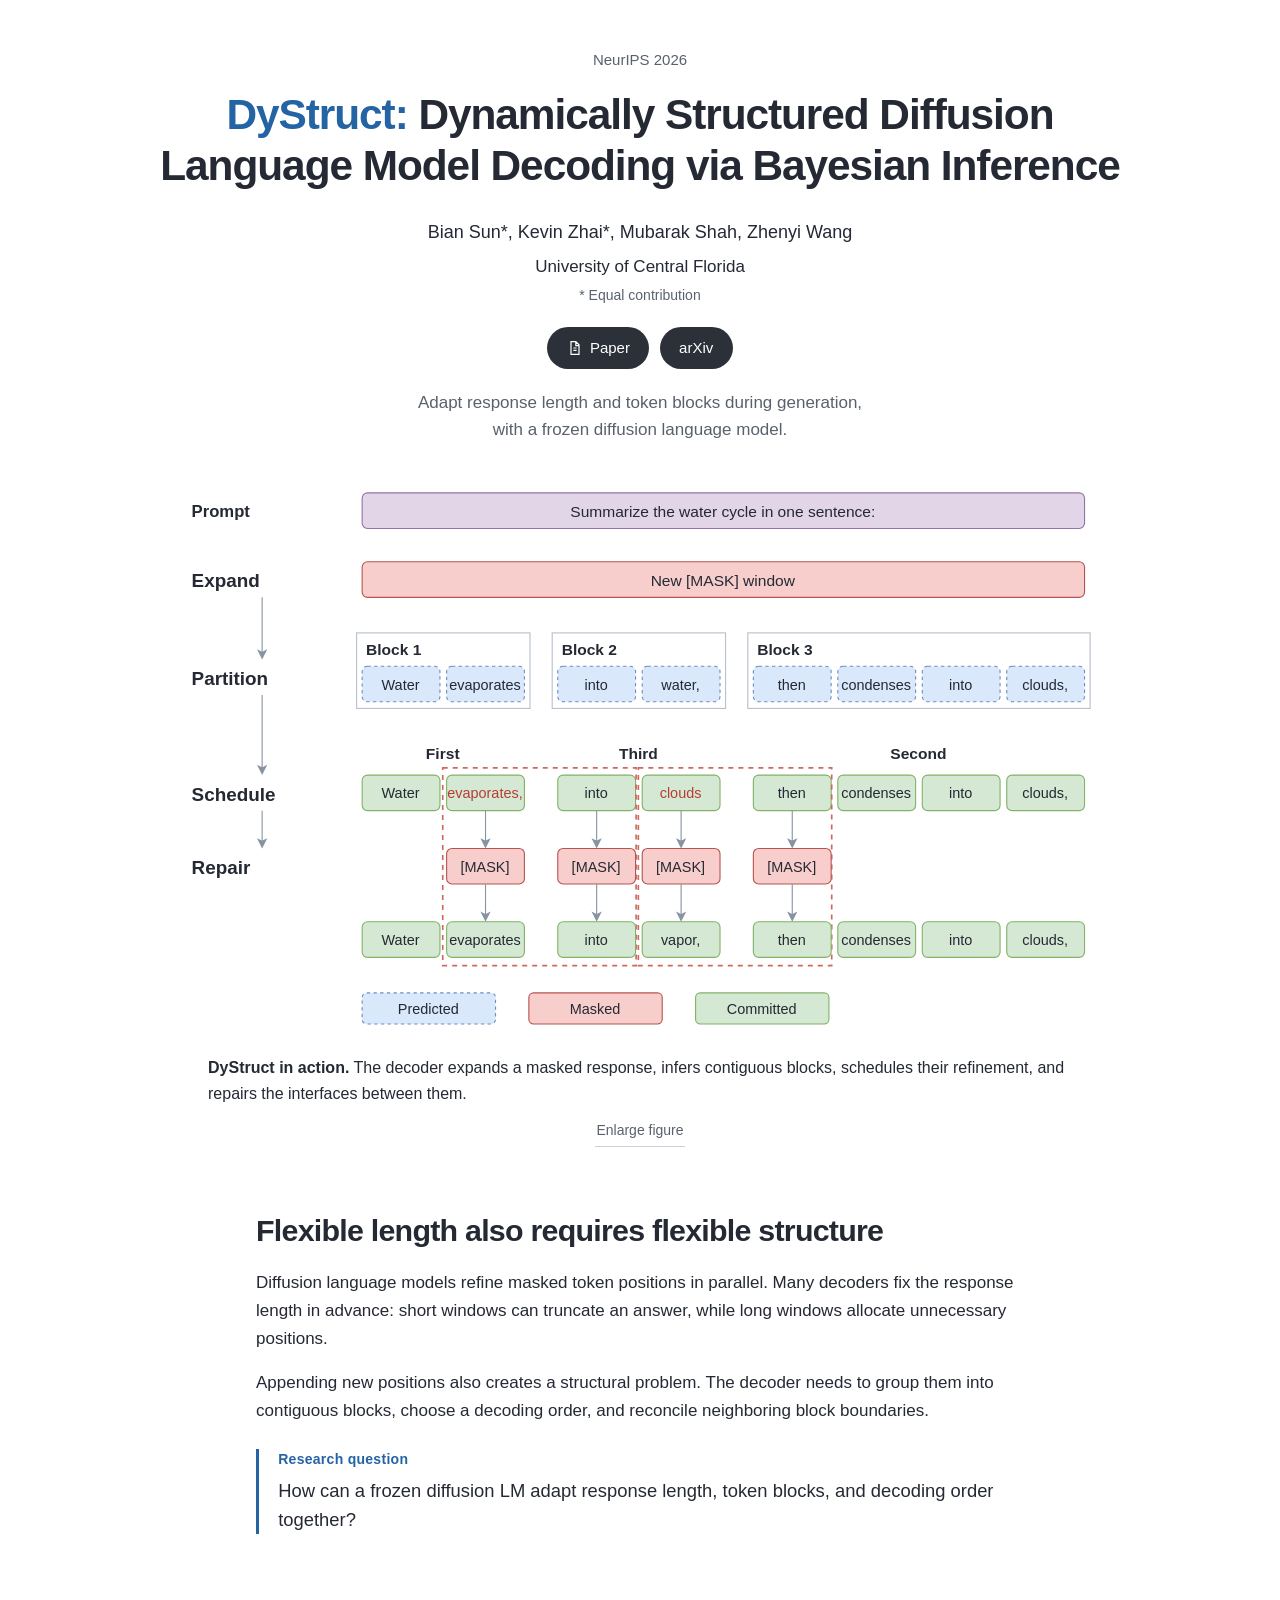
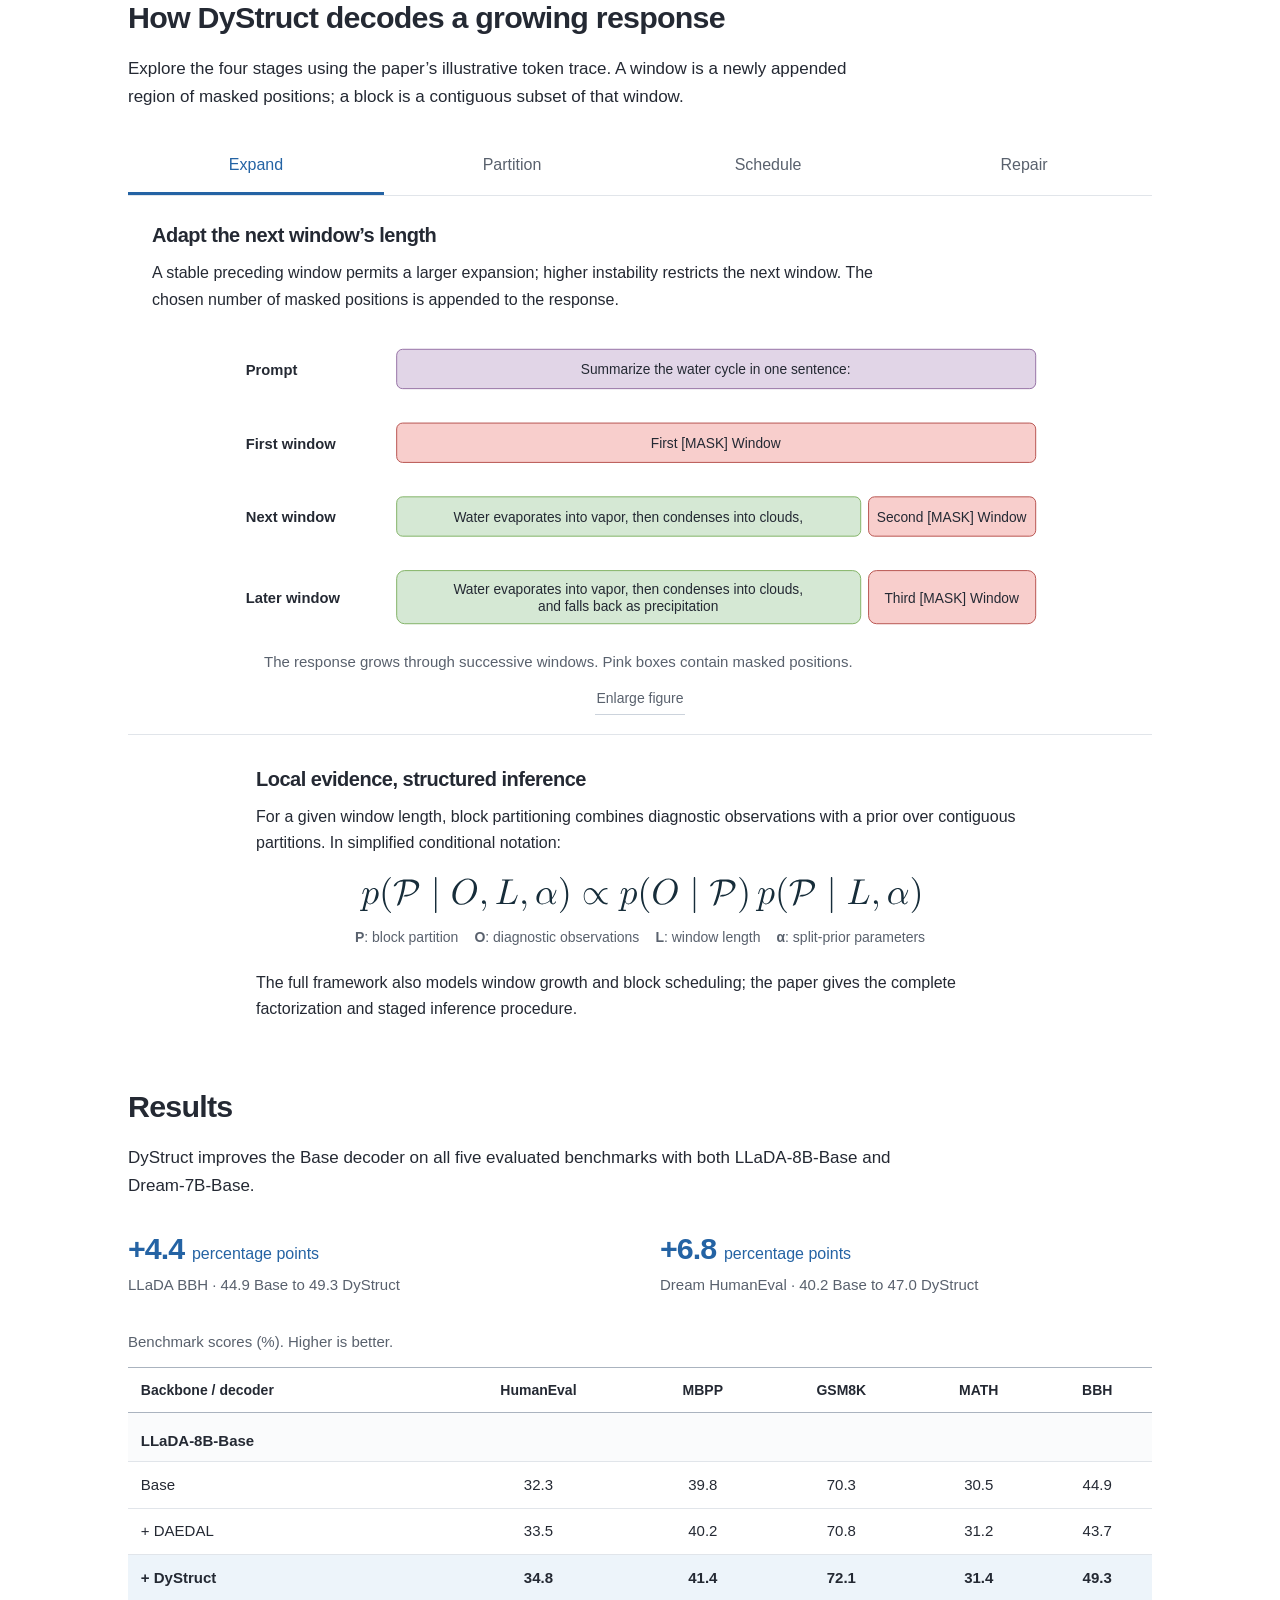
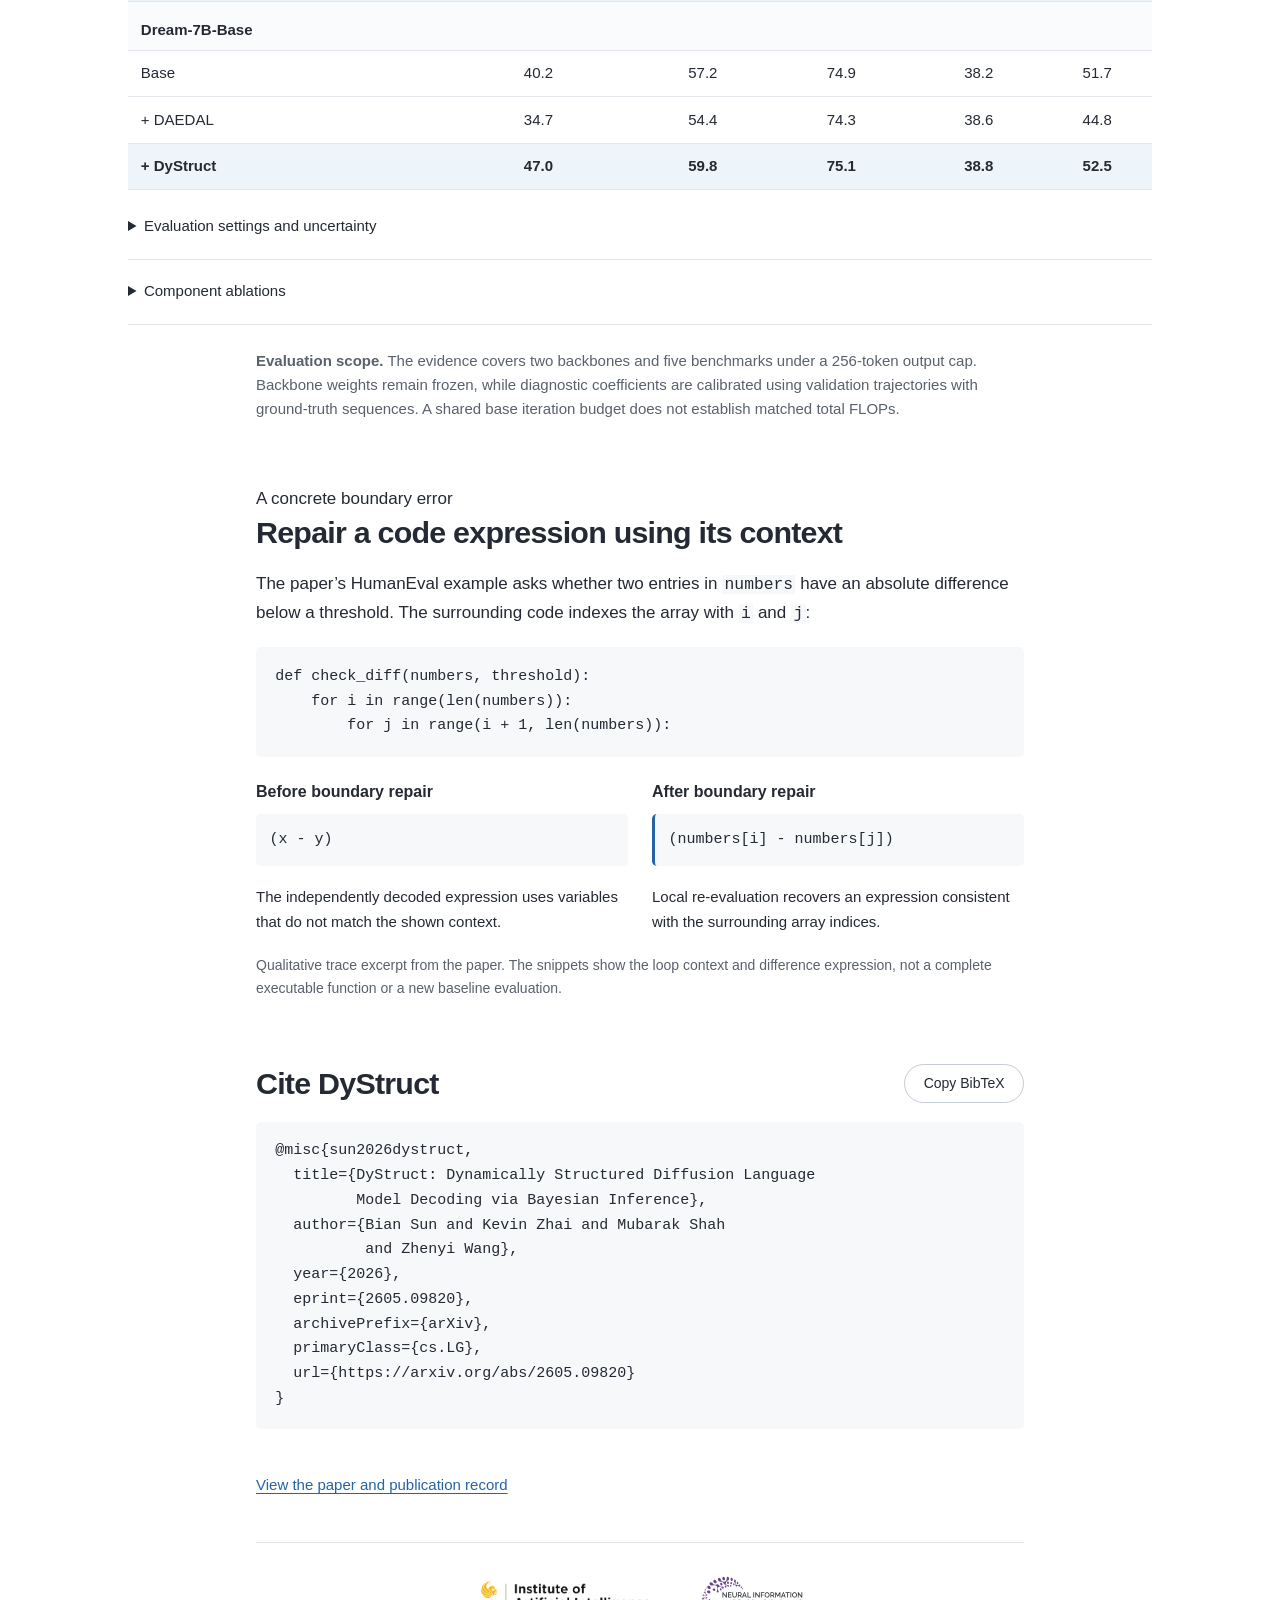
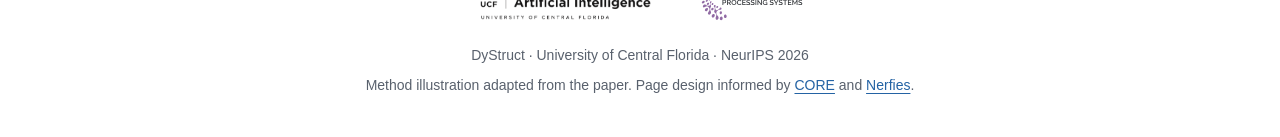
==== commit 071ab97a: "Use native draw.io diagrams on the DyStruct project page Replace the method figures with five native" ====
--- a/dystruct/index.html
+++ b/dystruct/index.html
@@ -43,7 +43,7 @@
 </header>
 <main id="main">
   <figure class="teaser container">
-    <div class="figure-content" id="overview-figure"><img src="assets/method.svg#overview" width="703" height="422" alt="The paper's overview: append a masked window, infer contiguous blocks, decode stable outer blocks before the middle block, and locally remask and repair block interfaces."></div>
+    <div class="figure-content" id="overview-figure"><img src="assets/method-overview.svg" width="835" height="504" alt="DyStruct: expand a masked window, partition it into contiguous blocks, schedule block refinement, and locally remask and repair block interfaces."></div>
     <figcaption><strong>DyStruct in action.</strong> The decoder expands a masked response, infers contiguous blocks, schedules their refinement, and repairs the interfaces between them.</figcaption>
     <button class="image-action" type="button" data-enlarge="overview-figure" hidden>Enlarge figure</button>
   </figure>
@@ -55,7 +55,7 @@
   </section>
   <section class="section container method" id="method" aria-labelledby="method-title">
     <h2 id="method-title">How DyStruct decodes a growing response</h2>
-    <p class="section-lead">Explore the four stages using schematic excerpts from the paper. A window is a newly appended region of masked positions; a block is a contiguous subset of that window.</p>
+    <p class="section-lead">Explore the four stages using the paper’s illustrative token trace. A window is a newly appended region of masked positions; a block is a contiguous subset of that window.</p>
     <div class="stage-tabs" role="tablist" aria-label="Method stages" hidden>
       <button type="button" role="tab" id="tab-expand" aria-controls="panel-expand" aria-selected="true">Expand</button>
       <button type="button" role="tab" id="tab-partition" aria-controls="panel-partition" aria-selected="false" tabindex="-1">Partition</button>
@@ -63,10 +63,10 @@
       <button type="button" role="tab" id="tab-repair" aria-controls="panel-repair" aria-selected="false" tabindex="-1">Repair</button>
     </div>
     <div class="stage-panels">
-      <article class="stage" id="panel-expand"><h3>Adapt the next window’s length</h3><p>A stable preceding window permits a larger expansion; higher instability restricts the next window. The chosen number of masked positions is appended to the response.</p><figure><div class="figure-content expansion" id="expand-figure"><img class="expansion-first" src="assets/method.svg#expansion-first" width="417" height="24" loading="lazy" alt="The water-cycle prompt followed by a first masked window."><img class="expansion-second" src="assets/method.svg#expansion-second" width="345" height="24" loading="lazy" alt="Decoded text followed by a second masked window."><img class="expansion-third" src="assets/method.svg#expansion-third" width="463" height="24" loading="lazy" alt="A longer response followed by a third masked window."></div><figcaption>The response grows through successive windows. Pink boxes contain masked positions.</figcaption><button class="image-action" type="button" data-enlarge="expand-figure" hidden>Enlarge figure</button></figure></article>
-      <article class="stage" id="panel-partition"><h3>Infer contiguous token blocks</h3><p>A short diagnostic pass measures uncertainty and prediction changes. Boundary evidence and a Chinese Restaurant Process–style prior determine whether neighboring positions continue a block or begin a new one.</p><figure><div class="figure-content partition" id="partition-figure"><img src="assets/method.svg#planning-blocks" width="480" height="46" loading="lazy" alt="The illustrative window is divided into three contiguous blocks."></div><figcaption>The prior allows the number and boundaries of blocks to adapt to the observations.</figcaption><button class="image-action" type="button" data-enlarge="partition-figure" hidden>Enlarge figure</button></figure></article>
-      <article class="stage" id="panel-schedule"><h3>Use stable blocks as decoded context</h3><p>The scheduler prioritizes lower-instability blocks with decoded neighbors. More unstable blocks receive additional refinement. Here, the outer blocks are resolved before the middle block.</p><figure><div class="figure-content scheduling" id="schedule-figure"><div class="decode-order" aria-label="Block one first, block two third, block three second"><span>First</span><span>Third</span><span>Second</span></div><img src="assets/method.svg#decoding" width="487" height="113.5" loading="lazy" alt="Block one is decoded first, block three second, and the middle block third over successive refinement steps."></div><figcaption>Stable text on both sides helps constrain the remaining masked block.</figcaption><button class="image-action" type="button" data-enlarge="schedule-figure" hidden>Enlarge figure</button></figure></article>
-      <article class="stage" id="panel-repair"><h3>Reconcile neighboring block boundaries</h3><p>Low-confidence tokens near a block interface are remasked and refined using the neighboring decoded text. Positions outside the repair interval stay fixed. Expansion repeats until end-of-sequence or the length cap.</p><figure><div class="figure-content repair" id="repair-figure"><img src="assets/repair.svg" width="487" height="106" loading="lazy" alt="Dashed boundary regions show selected tokens remasked and locally repaired with neighboring context."></div><figcaption>Boundary repair revisits local inconsistencies after block decoding.</figcaption><button class="image-action" type="button" data-enlarge="repair-figure" hidden>Enlarge figure</button></figure></article>
+      <article class="stage" id="panel-expand"><h3>Adapt the next window’s length</h3><p>A stable preceding window permits a larger expansion; higher instability restricts the next window. The chosen number of masked positions is appended to the response.</p><figure><div class="figure-content expansion" id="expand-figure"><img src="assets/stage-expand.svg" width="830" height="305" loading="lazy" alt="The response grows from a first masked window to later windows appended after decoded text."></div><figcaption>The response grows through successive windows. Pink boxes contain masked positions.</figcaption><button class="image-action" type="button" data-enlarge="expand-figure" hidden>Enlarge figure</button></figure></article>
+      <article class="stage" id="panel-partition"><h3>Infer contiguous token blocks</h3><p>A short diagnostic pass measures uncertainty and prediction changes. Boundary evidence and a Chinese Restaurant Process–style prior determine whether neighboring positions continue a block or begin a new one.</p><figure><div class="figure-content partition" id="partition-figure"><img src="assets/stage-partition.svg" width="835" height="254" loading="lazy" alt="Temporary token predictions and their instability values are used to infer three contiguous blocks."></div><figcaption>The prior allows the number and boundaries of blocks to adapt to the observations.</figcaption><button class="image-action" type="button" data-enlarge="partition-figure" hidden>Enlarge figure</button></figure></article>
+      <article class="stage" id="panel-schedule"><h3>Use stable blocks as decoded context</h3><p>The scheduler prioritizes lower-instability blocks with decoded neighbors. More unstable blocks receive additional refinement. Here, the outer blocks are resolved before the middle block.</p><figure><div class="figure-content scheduling" id="schedule-figure"><img src="assets/stage-schedule.svg" width="830" height="303" loading="lazy" alt="The illustrative block order is first block one, then block three, then block two. Earlier decoded blocks remain available as context."></div><figcaption>Stable text on both sides helps constrain the remaining masked block.</figcaption><button class="image-action" type="button" data-enlarge="schedule-figure" hidden>Enlarge figure</button></figure></article>
+      <article class="stage" id="panel-repair"><h3>Reconcile neighboring block boundaries</h3><p>Low-confidence tokens near a block interface are remasked and refined using the neighboring decoded text. Positions outside the repair interval stay fixed. Expansion repeats until end-of-sequence or the length cap.</p><figure><div class="figure-content repair" id="repair-figure"><img src="assets/stage-repair.svg" width="830" height="218" loading="lazy" alt="Selected tokens at two neighboring block interfaces are remasked and repaired, while other decoded positions remain fixed."></div><figcaption>Boundary repair revisits local inconsistencies after block decoding.</figcaption><button class="image-action" type="button" data-enlarge="repair-figure" hidden>Enlarge figure</button></figure></article>
     </div>
     <div class="math-explanation reading"><h3>Local evidence, structured inference</h3><p>For a given window length, block partitioning combines diagnostic observations with a prior over contiguous partitions. In simplified conditional notation:</p><figure class="equation"><img src="assets/partition-posterior.svg" width="627" height="40" loading="lazy" alt="The posterior probability of partition P given observations O, length L, and split parameters alpha is proportional to the observation likelihood given P times the partition prior given L and alpha."><figcaption><span><strong>P</strong>: block partition</span><span><strong>O</strong>: diagnostic observations</span><span><strong>L</strong>: window length</span><span><strong>α</strong>: split-prior parameters</span></figcaption></figure><p>The full framework also models window growth and block scheduling; the paper gives the complete factorization and staged inference procedure.</p></div>
   </section>
@@ -126,7 +126,7 @@
   url={https://arxiv.org/abs/2605.09820}
 }</code></pre><p class="copy-status" id="copy-status" role="status" aria-live="polite"></p><a href="https://arxiv.org/abs/2605.09820">View the paper and publication record</a></section>
 </main>
-<footer class="footer reading"><div class="footer-logos"><img src="assets/ucf-iai.png" width="950" height="240" alt="University of Central Florida, Institute of Artificial Intelligence"><img src="assets/neurips.svg" width="360" height="161" alt="Neural Information Processing Systems"></div><p>DyStruct · University of Central Florida · NeurIPS 2026</p><p>Figures from the paper. Page design informed by <a href="https://ucf-crcv.github.io/core/">CORE</a> and <a href="https://nerfies.github.io/">Nerfies</a>.</p></footer>
+<footer class="footer reading"><div class="footer-logos"><img src="assets/ucf-iai.png" width="950" height="240" alt="University of Central Florida, Institute of Artificial Intelligence"><img src="assets/neurips.svg" width="360" height="161" alt="Neural Information Processing Systems"></div><p>DyStruct · University of Central Florida · NeurIPS 2026</p><p>Method illustration adapted from the paper. Page design informed by <a href="https://ucf-crcv.github.io/core/">CORE</a> and <a href="https://nerfies.github.io/">Nerfies</a>.</p></footer>
 <dialog id="figure-dialog" aria-labelledby="figure-dialog-title"><div class="dialog-heading"><h2 id="figure-dialog-title">Figure from the paper</h2><button class="button secondary" id="close-figure" type="button">Close</button></div><p class="dialog-help">Scroll to inspect the figure. Press Escape to close.</p><div class="zoom-viewport"><div id="zoom-content"></div></div></dialog>
 <script type="application/ld+json">{"@context":"https://schema.org","@type":"ScholarlyArticle","name":"DyStruct: Dynamically Structured Diffusion Language Model Decoding via Bayesian Inference","url":"https://k-zhai.github.io/dystruct/","sameAs":"https://arxiv.org/abs/2605.09820","datePublished":"2026","author":[{"@type":"Person","name":"Bian Sun"},{"@type":"Person","name":"Kevin Zhai"},{"@type":"Person","name":"Mubarak Shah"},{"@type":"Person","name":"Zhenyi Wang"}]}</script>
 </body></html>
--- a/dystruct/styles.css
+++ b/dystruct/styles.css
@@ -2,8 +2,8 @@
 :root{--ink:#242933;--muted:#59616d;--blue:#2463a4;--blue-dark:#194f88;--line:#e1e5ea;--tint:#f6f8fa;--reading:48rem;--wide:64rem;--section-gap:4rem}
 *{box-sizing:border-box}html{scroll-behavior:smooth;scroll-padding-top:1.5rem}body{margin:0;background:#fff;color:var(--ink);font:400 1.0625rem/1.65 Inter,Arial,sans-serif;-webkit-font-smoothing:antialiased}h1,h2,h3,p,figure{margin:0}h1,h2,h3{font-weight:600;letter-spacing:-.025em;line-height:1.25}h2{font-size:1.9rem;margin-bottom:1.2rem}h3{font-size:1.3rem;margin-bottom:.75rem}p+p{margin-top:1rem}a{color:var(--blue);text-underline-offset:.18em}a:hover{color:var(--blue-dark)}button{font:inherit;cursor:pointer}button,a,summary{-webkit-tap-highlight-color:transparent}button:focus-visible,a:focus-visible,summary:focus-visible,[tabindex]:focus-visible{outline:3px solid var(--blue);outline-offset:4px}button[hidden],[hidden]{display:none!important}img{display:block;max-width:100%;height:auto}strong{font-weight:600}.container{width:min(var(--wide),calc(100% - 3rem));margin-inline:auto}.reading{width:min(var(--reading),calc(100% - 3rem));margin-inline:auto}.container .reading{width:min(var(--reading),100%)}.section{margin-top:var(--section-gap)}.section-lead{max-width:48rem;margin-bottom:1.7rem}.skip-link{position:absolute;top:-5rem;left:1rem;z-index:20;padding:.5rem 1rem;background:white}.skip-link:focus{top:1rem}
 .publication{text-align:center;padding-top:3rem}.venue{font-size:.9375rem;color:var(--muted);margin-bottom:1rem}.publication h1{max-width:62rem;font-size:clamp(2rem,3.5vw,2.65rem);font-weight:650;line-height:1.22;margin:auto}.publication h1>span{color:var(--blue)}.authors{font-size:1.125rem;margin-top:1.6rem;line-height:1.6}.affiliation{font-size:1.0625rem;margin-top:.4rem}.contribution{font-size:.875rem;color:var(--muted);margin-top:.2rem}.resource-links{display:flex;justify-content:center;gap:.65rem;margin-top:1.2rem}.button{display:inline-flex;align-items:center;justify-content:center;gap:.45rem;min-height:2.65rem;padding:.5rem 1.15rem;border:1px solid transparent;border-radius:2rem;text-decoration:none;font-size:.9375rem;font-weight:500;line-height:1.4}.primary{color:white;background:#2c3038}.primary:hover{color:white;background:#424954}.secondary{background:white;border-color:#c5cbd3;color:var(--ink)}.secondary:hover{background:var(--tint)}.publication-summary{color:var(--muted);font-size:1.0625rem;line-height:1.6;margin:1.25rem auto 0;max-width:44rem}
-.teaser{max-width:62rem;margin-top:2.25rem;text-align:center}.teaser .figure-content{max-width:58rem;margin:auto}.teaser img{width:100%;aspect-ratio:703/422}.teaser figcaption{max-width:54rem;margin:1rem auto 0;text-align:left;font-size:1rem;line-height:1.6}.image-action{display:inline-block;border:0;border-bottom:1px solid #ccd3dc;background:transparent;color:var(--muted);font-size:.875rem;padding:.25rem .1rem;margin-top:.55rem}.image-action:hover{color:var(--blue);border-color:var(--blue)}.research-question{border-left:3px solid var(--blue);padding-left:1.2rem;font-size:1.15rem;line-height:1.55;margin-top:1.5rem}.research-question>strong{display:block;font-size:.875rem;color:var(--blue);letter-spacing:.02em;margin-bottom:.4rem}
-.stage-tabs{display:flex;border-bottom:1px solid var(--line);margin-top:1.5rem}.stage-tabs button{flex:1;border:0;border-bottom:3px solid transparent;background:transparent;padding:.85rem .5rem;color:var(--muted);font-size:1rem;font-weight:500}.stage-tabs button[aria-selected=true]{border-color:var(--blue);color:var(--blue)}.stage-tabs button:hover{background:var(--tint)}.stage-panels{border-bottom:1px solid var(--line)}.stage{padding:1.7rem 1.5rem 1.2rem}.stage>p{max-width:46rem;font-size:1rem}.stage h3{font-size:1.25rem}.stage figure{margin-top:1.5rem;text-align:center}.stage .figure-content{width:100%;max-width:51rem;margin:auto;min-height:12.5rem;display:flex;flex-direction:column;justify-content:center}.stage .figure-content img{width:100%;max-width:none}.stage figcaption{font-size:.9375rem;color:var(--muted);margin:.9rem auto 0;max-width:47rem;text-align:left;line-height:1.5}.stage .expansion{gap:.85rem;align-items:flex-start}.stage .expansion-first{width:85.626%;aspect-ratio:417/24}.stage .expansion-second{width:70.842%;aspect-ratio:345/24}.stage .expansion-third{width:95.072%;aspect-ratio:463/24}.partition img{aspect-ratio:480/46}.scheduling img{aspect-ratio:487/113.5}.repair img{aspect-ratio:487/106}.decode-order{position:relative;height:1.7rem;font-size:.875rem;font-weight:600;color:var(--muted)}.decode-order span{position:absolute;transform:translateX(-50%)}.decode-order span:nth-child(1){left:13.655%}.decode-order span:nth-child(2){left:39.528%}.decode-order span:nth-child(3){left:76.489%}.math-explanation{margin-top:2rem;font-size:1rem}.math-explanation h3{font-size:1.25rem}.equation{margin:1.3rem 0}.equation img{width:min(100%,35rem);margin:auto}.equation figcaption{display:flex;justify-content:center;gap:.2rem 1rem;flex-wrap:wrap;font-size:.875rem;color:var(--muted);margin-top:.8rem}
+.teaser{max-width:62rem;margin-top:2.25rem;text-align:center}.teaser .figure-content{max-width:58rem;margin:auto}.teaser img{width:100%;height:auto}.teaser figcaption{max-width:54rem;margin:1rem auto 0;text-align:left;font-size:1rem;line-height:1.6}.image-action{display:inline-block;border:0;border-bottom:1px solid #ccd3dc;background:transparent;color:var(--muted);font-size:.875rem;padding:.25rem .1rem;margin-top:.55rem}.image-action:hover{color:var(--blue);border-color:var(--blue)}.research-question{border-left:3px solid var(--blue);padding-left:1.2rem;font-size:1.15rem;line-height:1.55;margin-top:1.5rem}.research-question>strong{display:block;font-size:.875rem;color:var(--blue);letter-spacing:.02em;margin-bottom:.4rem}
+.stage-tabs{display:flex;border-bottom:1px solid var(--line);margin-top:1.5rem}.stage-tabs button{flex:1;border:0;border-bottom:3px solid transparent;background:transparent;padding:.85rem .5rem;color:var(--muted);font-size:1rem;font-weight:500}.stage-tabs button[aria-selected=true]{border-color:var(--blue);color:var(--blue)}.stage-tabs button:hover{background:var(--tint)}.stage-panels{border-bottom:1px solid var(--line)}.stage{padding:1.7rem 1.5rem 1.2rem}.stage>p{max-width:46rem;font-size:1rem}.stage h3{font-size:1.25rem}.stage figure{margin-top:1.5rem;text-align:center}.stage .figure-content{width:100%;max-width:51rem;margin:auto;min-height:12.5rem;display:flex;flex-direction:column;justify-content:center}.stage .figure-content img{width:100%;max-width:none}.stage figcaption{font-size:.9375rem;color:var(--muted);margin:.9rem auto 0;max-width:47rem;text-align:left;line-height:1.5}.stage .expansion{gap:.85rem;align-items:flex-start}.stage .expansion-first{width:85.626%;aspect-ratio:417/24}.stage .expansion-second{width:70.842%;aspect-ratio:345/24}.stage .expansion-third{width:95.072%;aspect-ratio:463/24}.decode-order{position:relative;height:1.7rem;font-size:.875rem;font-weight:600;color:var(--muted)}.decode-order span{position:absolute;transform:translateX(-50%)}.decode-order span:nth-child(1){left:13.655%}.decode-order span:nth-child(2){left:39.528%}.decode-order span:nth-child(3){left:76.489%}.math-explanation{margin-top:2rem;font-size:1rem}.math-explanation h3{font-size:1.25rem}.equation{margin:1.3rem 0}.equation img{width:min(100%,35rem);margin:auto}.equation figcaption{display:flex;justify-content:center;gap:.2rem 1rem;flex-wrap:wrap;font-size:.875rem;color:var(--muted);margin-top:.8rem}
 .headline-results{display:grid;grid-template-columns:1fr 1fr;gap:2.5rem;margin:1.8rem 0 2rem}.headline-results p{font-size:.9375rem;margin:0;color:var(--muted)}.headline-results strong{display:block;font-size:1.9rem;line-height:1.3;color:var(--blue);letter-spacing:-.03em;margin-bottom:.3rem}.headline-results strong span{font-size:1rem;font-weight:400;letter-spacing:0}.table-scroll{overflow-x:auto;max-width:100%;overscroll-behavior-inline:contain}table{width:100%;border-collapse:collapse;min-width:42rem;font-size:.9375rem;font-variant-numeric:tabular-nums}caption{font-size:.9375rem;text-align:left;padding-bottom:.8rem;color:var(--muted)}th,td{padding:.65rem .8rem;border-bottom:1px solid var(--line);text-align:center}th:first-child{text-align:left}thead th{font-size:.875rem;font-weight:600;white-space:nowrap;border-top:1px solid #aab3bf;border-bottom:1px solid #aab3bf}tbody th{font-weight:400}.backbone th{font-weight:600;padding-top:1rem;padding-bottom:.45rem;background:#fafbfc}.ours{background:#edf4fa;font-weight:600}.ours th{font-weight:600}details{margin-top:1rem;font-size:.9375rem;border-bottom:1px solid var(--line);padding:.25rem 0 1rem}summary{font-weight:500;cursor:pointer;color:var(--ink);padding:.25rem 0}details>div,details>p{margin-top:1rem}details p{max-width:48rem}details table{margin-top:.9rem}details+details{margin-top:.7rem}.scope{font-size:.9375rem;color:var(--muted);max-width:48rem;margin:1.5rem auto 0;line-height:1.6}
 code,pre{font-family:Consolas,"Liberation Mono",monospace}p code{font-size:.96em;background:var(--tint);padding:0 .15rem}pre{font-size:.9375rem;line-height:1.65;padding:1.1rem 1.2rem;background:var(--tint);border-radius:.3rem;overflow-x:auto;max-width:100%;margin:1.2rem 0}pre code{font-size:inherit}.code-comparison{display:grid;grid-template-columns:1fr 1fr;gap:1.5rem;margin-top:1.6rem}.code-comparison>div{min-width:0}.code-comparison h3{font-size:1rem;letter-spacing:0}.code-comparison p{font-size:.9375rem}.code-comparison pre{padding:.85rem;margin-top:.5rem}.code-comparison>div:nth-child(2) pre{border-left:3px solid var(--blue)}.example-note{font-size:.875rem;color:var(--muted);margin-top:1.2rem}.citation{padding-bottom:2.7rem}.citation-heading{display:flex;justify-content:space-between;align-items:center;gap:1rem}.citation-heading h2{margin:0}.copy-button{font-size:.875rem;min-height:2.4rem}.copy-status{font-size:.875rem;color:var(--muted);min-height:1.4rem}.citation>a{font-size:.9375rem}.footer{padding:2rem 0 2.5rem;border-top:1px solid var(--line);text-align:center;font-size:.875rem;color:var(--muted)}.footer p+p{margin-top:.4rem}.footer-logos{display:flex;justify-content:center;align-items:center;gap:3rem;margin-bottom:1.4rem}.footer-logos img:first-child{width:11rem}.footer-logos img:last-child{width:6.5rem}
 dialog{width:min(74rem,96vw);max-height:92vh;padding:1.25rem;border:1px solid var(--line);border-radius:.6rem;color:var(--ink);font:inherit}dialog::backdrop{background:rgba(15,20,28,.65)}.dialog-heading{display:flex;align-items:center;justify-content:space-between;gap:1rem}.dialog-heading h2{font-size:1.15rem;margin:0}.dialog-help{font-size:.875rem;color:var(--muted);margin:.6rem 0 1rem}.zoom-viewport{overflow:auto;max-height:72vh}#zoom-content{min-width:58rem;padding:1rem}#zoom-content .figure-content{width:100%;max-width:none;margin:0}#zoom-content .figure-content>img{width:100%}#zoom-content .expansion{display:flex;flex-direction:column;gap:1rem}#zoom-content .expansion-first{width:85.626%;aspect-ratio:417/24}#zoom-content .expansion-second{width:70.842%;aspect-ratio:345/24}#zoom-content .expansion-third{width:95.072%;aspect-ratio:463/24}body.figure-open{overflow:hidden}
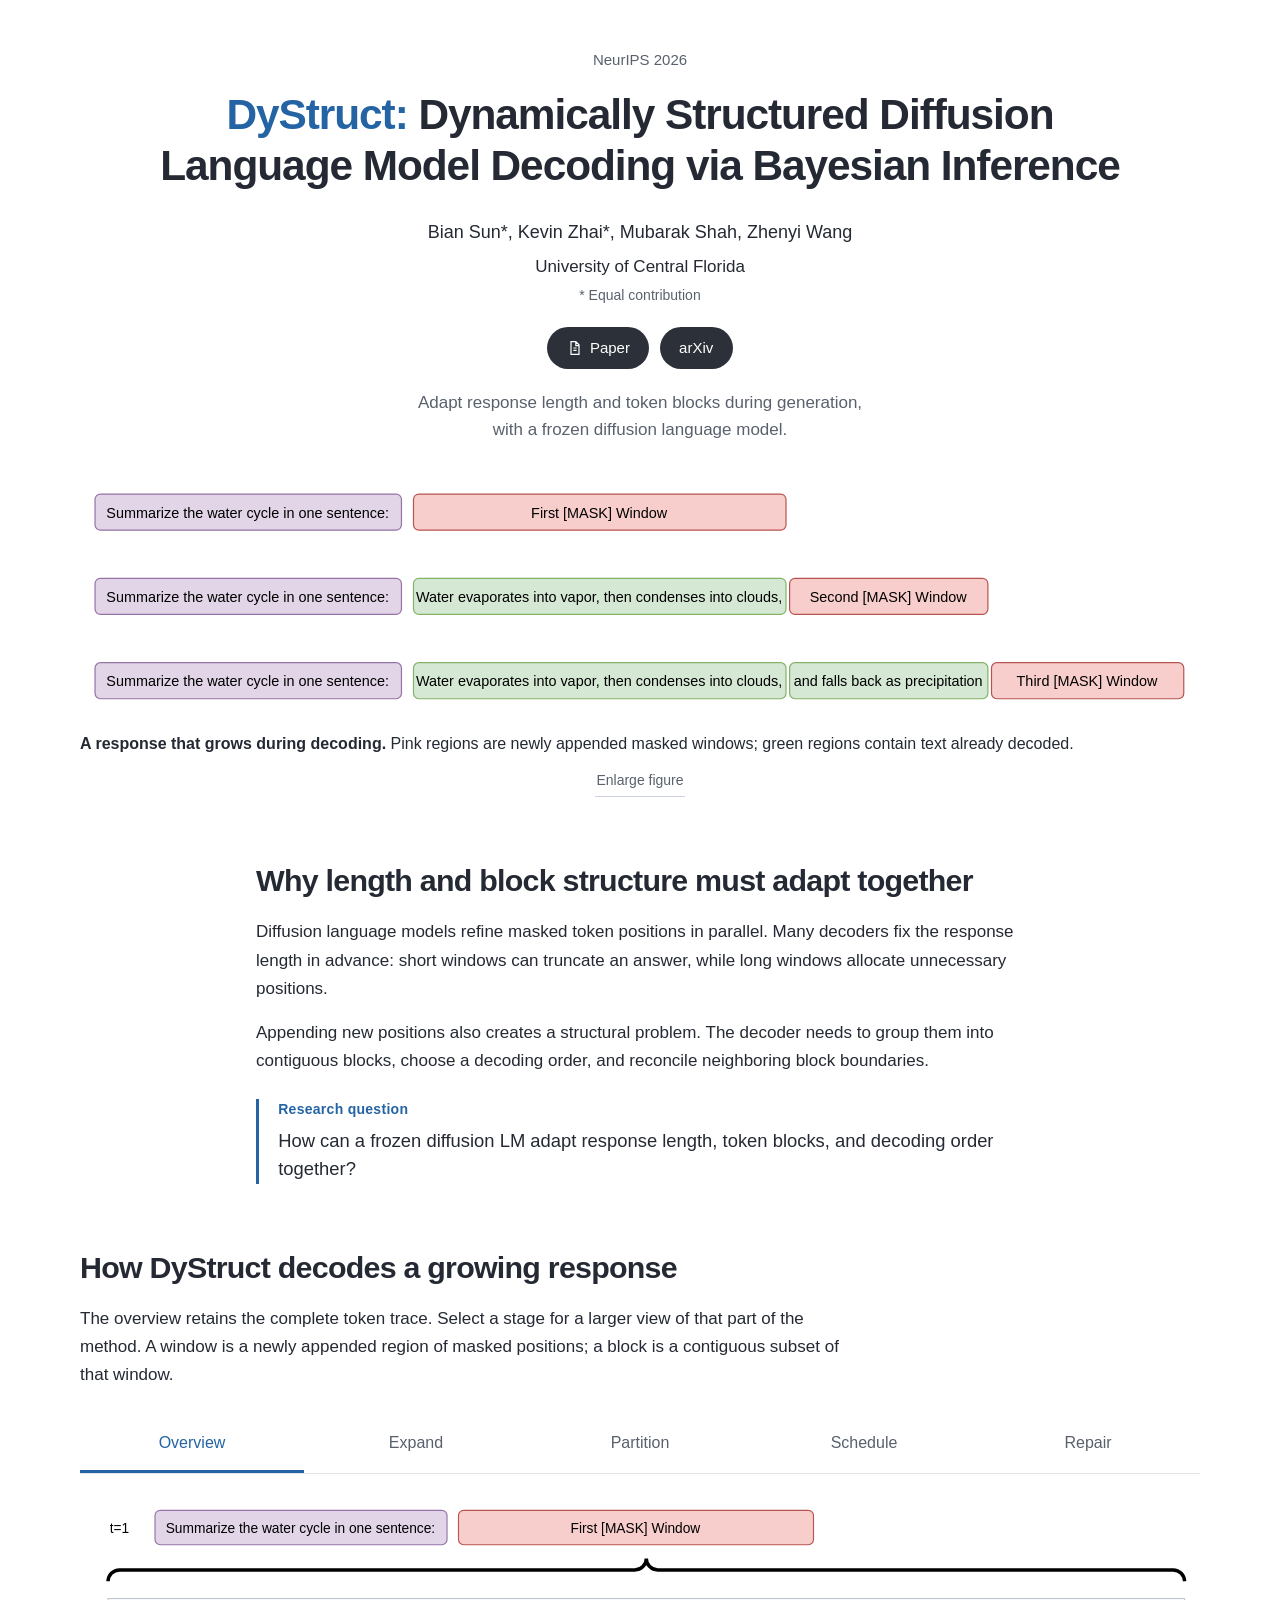
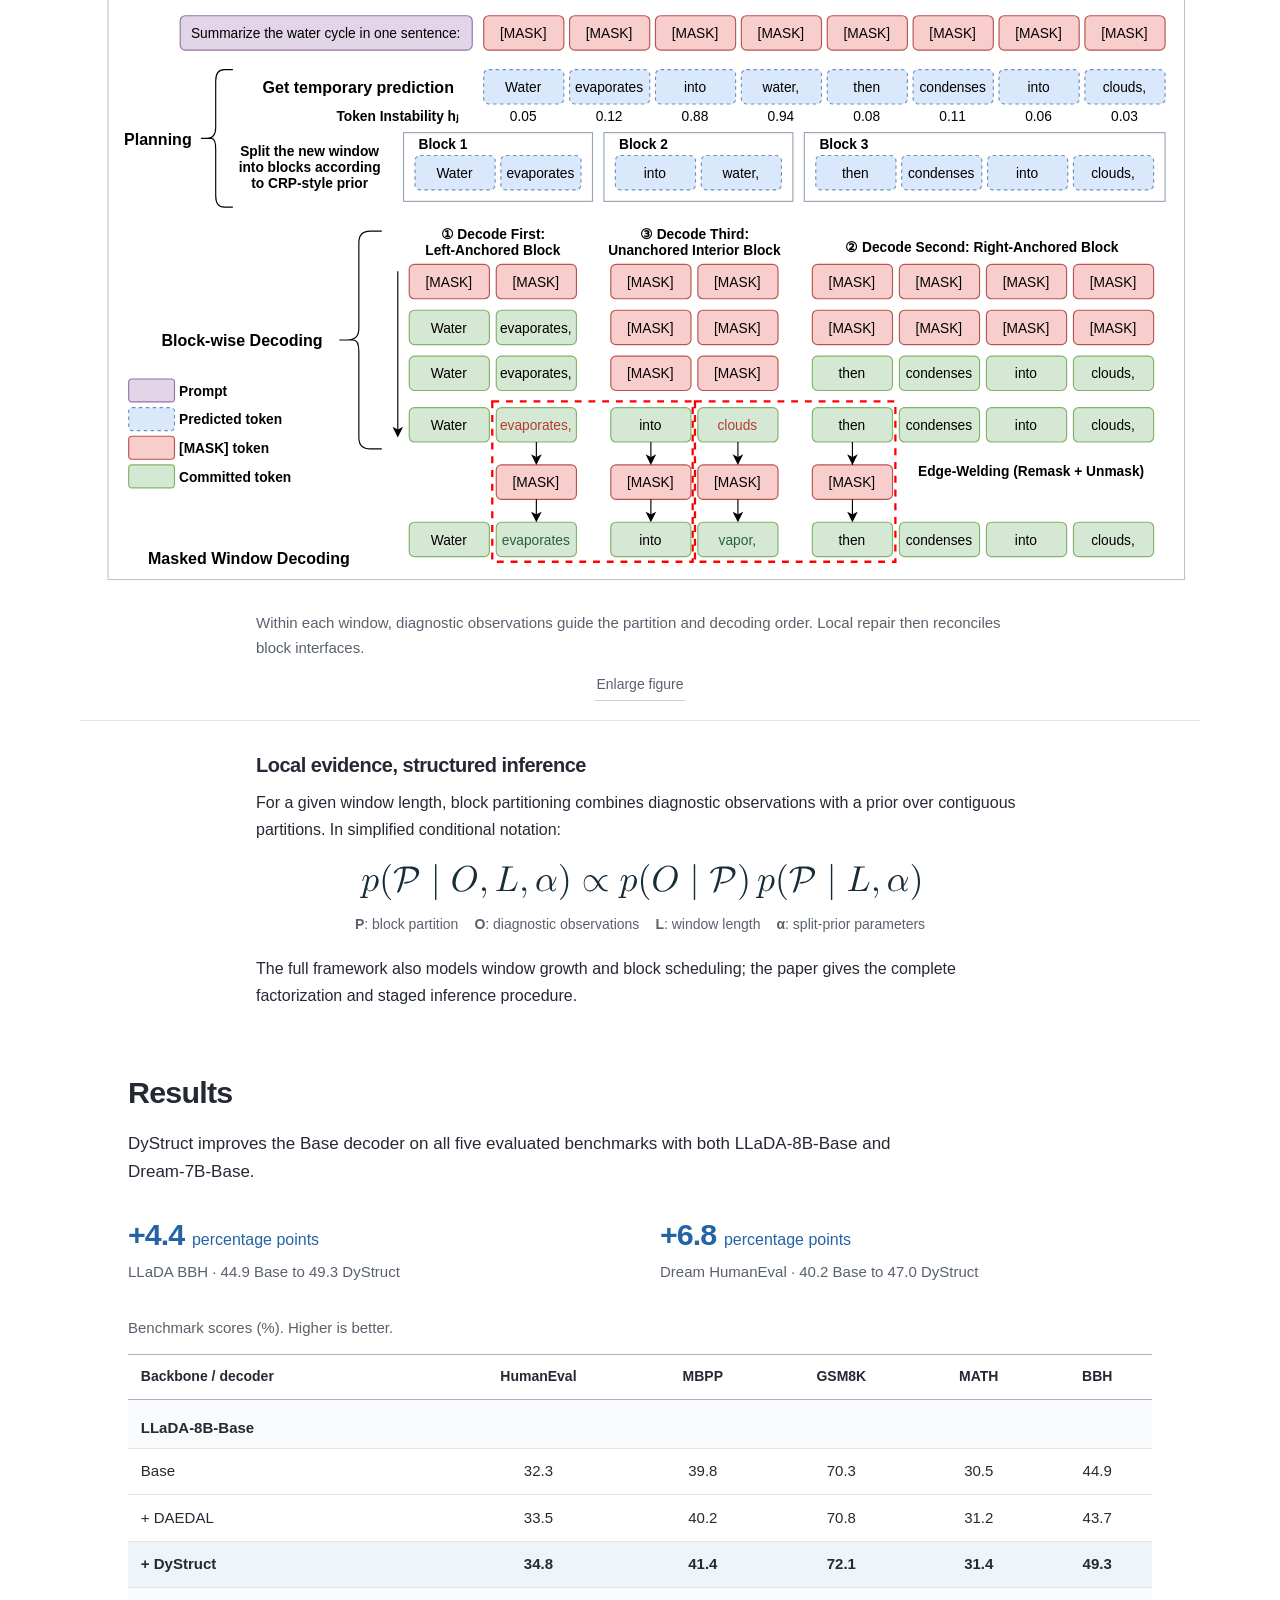
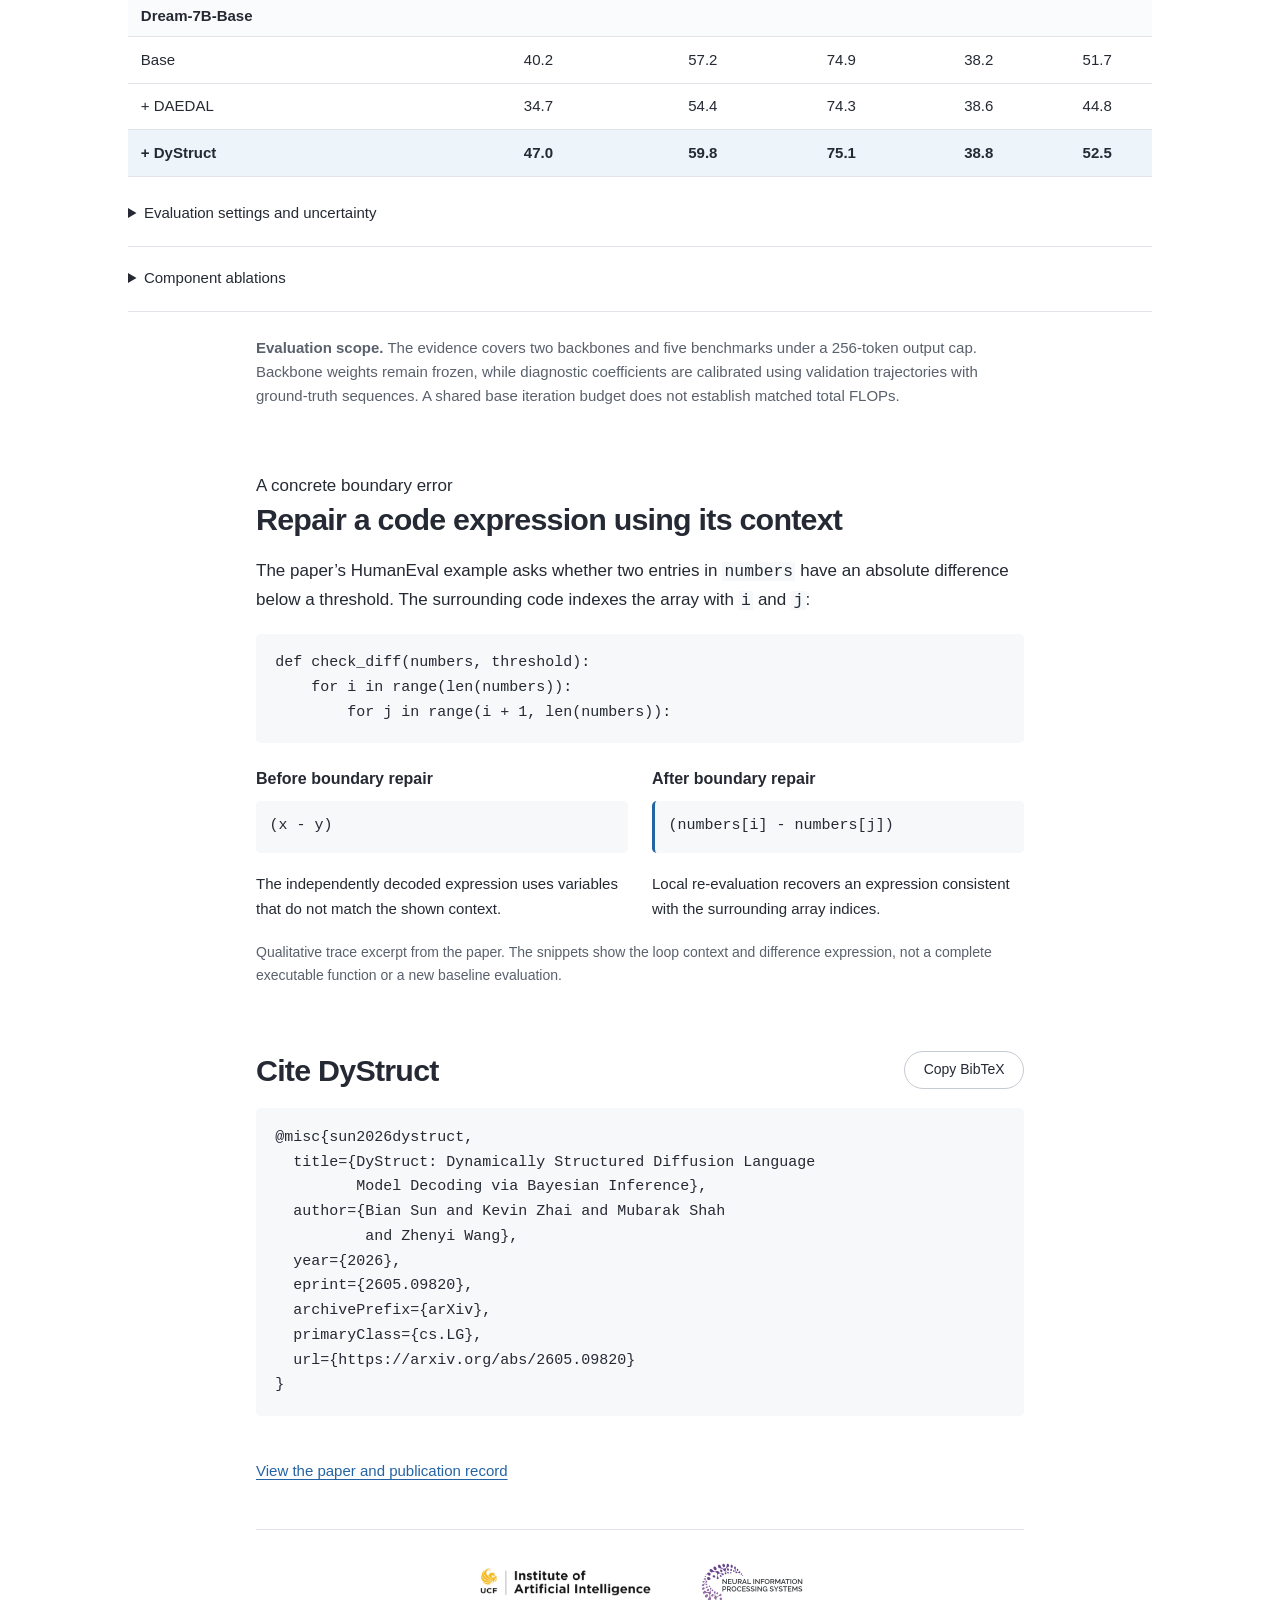
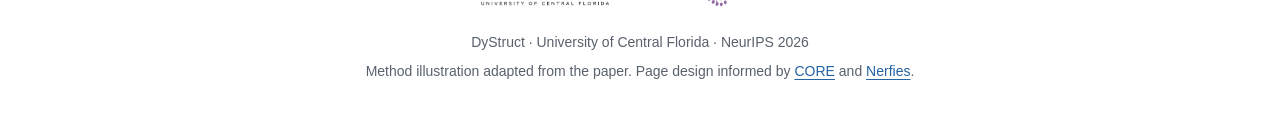
==== commit d9298002: "Restore original diagram composition and separate the growth example Use a short response-growth tea" ====
--- a/dystruct/index.html
+++ b/dystruct/index.html
@@ -42,31 +42,28 @@
   <p class="publication-summary">Adapt response length and token blocks during generation,<br class="desktop-break"> with a frozen diffusion language model.</p>
 </header>
 <main id="main">
-  <figure class="teaser container">
-    <div class="figure-content" id="overview-figure"><img src="assets/method-overview.svg" width="835" height="504" alt="DyStruct: expand a masked window, partition it into contiguous blocks, schedule block refinement, and locally remask and repair block interfaces."></div>
-    <figcaption><strong>DyStruct in action.</strong> The decoder expands a masked response, infers contiguous blocks, schedules their refinement, and repairs the interfaces between them.</figcaption>
-    <button class="image-action" type="button" data-enlarge="overview-figure" hidden>Enlarge figure</button>
-  </figure>
+  <figure class="teaser container"><div class="figure-content" id="growth-figure"><img src="assets/stage-expand.svg" width="932" height="196" alt="For a water-cycle summary, the decoder extends the response through successive masked windows after already decoded text."></div><figcaption><strong>A response that grows during decoding.</strong> Pink regions are newly appended masked windows; green regions contain text already decoded.</figcaption><button class="image-action" type="button" data-enlarge="growth-figure" hidden>Enlarge figure</button></figure>
   <section class="section reading" aria-labelledby="question-title">
-    <h2 id="question-title">Flexible length also requires flexible structure</h2>
+    <h2 id="question-title">Why length and block structure must adapt together</h2>
     <p>Diffusion language models refine masked token positions in parallel. Many decoders fix the response length in advance: short windows can truncate an answer, while long windows allocate unnecessary positions.</p>
     <p>Appending new positions also creates a structural problem. The decoder needs to group them into contiguous blocks, choose a decoding order, and reconcile neighboring block boundaries.</p>
     <p class="research-question"><strong>Research question</strong>How can a frozen diffusion LM adapt response length, token blocks, and decoding order together?</p>
   </section>
   <section class="section container method" id="method" aria-labelledby="method-title">
     <h2 id="method-title">How DyStruct decodes a growing response</h2>
-    <p class="section-lead">Explore the four stages using the paper’s illustrative token trace. A window is a newly appended region of masked positions; a block is a contiguous subset of that window.</p>
+    <p class="section-lead">The overview retains the complete token trace. Select a stage for a larger view of that part of the method. A window is a newly appended region of masked positions; a block is a contiguous subset of that window.</p>
     <div class="stage-tabs" role="tablist" aria-label="Method stages" hidden>
-      <button type="button" role="tab" id="tab-expand" aria-controls="panel-expand" aria-selected="true">Expand</button>
+      <button type="button" role="tab" id="tab-overview" aria-controls="panel-overview" aria-selected="true">Overview</button>
+      <button type="button" role="tab" id="tab-expand" aria-controls="panel-expand" aria-selected="false" tabindex="-1">Expand</button>
       <button type="button" role="tab" id="tab-partition" aria-controls="panel-partition" aria-selected="false" tabindex="-1">Partition</button>
       <button type="button" role="tab" id="tab-schedule" aria-controls="panel-schedule" aria-selected="false" tabindex="-1">Schedule</button>
       <button type="button" role="tab" id="tab-repair" aria-controls="panel-repair" aria-selected="false" tabindex="-1">Repair</button>
     </div>
-    <div class="stage-panels">
-      <article class="stage" id="panel-expand"><h3>Adapt the next window’s length</h3><p>A stable preceding window permits a larger expansion; higher instability restricts the next window. The chosen number of masked positions is appended to the response.</p><figure><div class="figure-content expansion" id="expand-figure"><img src="assets/stage-expand.svg" width="830" height="305" loading="lazy" alt="The response grows from a first masked window to later windows appended after decoded text."></div><figcaption>The response grows through successive windows. Pink boxes contain masked positions.</figcaption><button class="image-action" type="button" data-enlarge="expand-figure" hidden>Enlarge figure</button></figure></article>
-      <article class="stage" id="panel-partition"><h3>Infer contiguous token blocks</h3><p>A short diagnostic pass measures uncertainty and prediction changes. Boundary evidence and a Chinese Restaurant Process–style prior determine whether neighboring positions continue a block or begin a new one.</p><figure><div class="figure-content partition" id="partition-figure"><img src="assets/stage-partition.svg" width="835" height="254" loading="lazy" alt="Temporary token predictions and their instability values are used to infer three contiguous blocks."></div><figcaption>The prior allows the number and boundaries of blocks to adapt to the observations.</figcaption><button class="image-action" type="button" data-enlarge="partition-figure" hidden>Enlarge figure</button></figure></article>
-      <article class="stage" id="panel-schedule"><h3>Use stable blocks as decoded context</h3><p>The scheduler prioritizes lower-instability blocks with decoded neighbors. More unstable blocks receive additional refinement. Here, the outer blocks are resolved before the middle block.</p><figure><div class="figure-content scheduling" id="schedule-figure"><img src="assets/stage-schedule.svg" width="830" height="303" loading="lazy" alt="The illustrative block order is first block one, then block three, then block two. Earlier decoded blocks remain available as context."></div><figcaption>Stable text on both sides helps constrain the remaining masked block.</figcaption><button class="image-action" type="button" data-enlarge="schedule-figure" hidden>Enlarge figure</button></figure></article>
-      <article class="stage" id="panel-repair"><h3>Reconcile neighboring block boundaries</h3><p>Low-confidence tokens near a block interface are remasked and refined using the neighboring decoded text. Positions outside the repair interval stay fixed. Expansion repeats until end-of-sequence or the length cap.</p><figure><div class="figure-content repair" id="repair-figure"><img src="assets/stage-repair.svg" width="830" height="218" loading="lazy" alt="Selected tokens at two neighboring block interfaces are remasked and repaired, while other decoded positions remain fixed."></div><figcaption>Boundary repair revisits local inconsistencies after block decoding.</figcaption><button class="image-action" type="button" data-enlarge="repair-figure" hidden>Enlarge figure</button></figure></article>
+    <div class="stage-panels"><article class="method-overview" id="panel-overview"><figure><div class="figure-content" id="overview-figure"><img src="assets/method-overview.svg" width="978" height="610" loading="lazy" alt="The complete source composition for one window: probe predictions and instability, contiguous blocks, adaptive block decoding, and local interface repair."></div><figcaption>Within each window, diagnostic observations guide the partition and decoding order. Local repair then reconciles block interfaces.</figcaption><button class="image-action" type="button" data-enlarge="overview-figure" hidden>Enlarge figure</button></figure></article>
+      <article class="stage" id="panel-expand"><h3>Adapt the next window’s length</h3><p>A stable preceding window permits a larger expansion; higher instability restricts the next window. The chosen number of masked positions is appended to the response.</p><figure><div class="figure-content expansion" id="expand-figure"><img src="assets/stage-expand.svg" width="932" height="196" loading="lazy" alt="Successive masked windows are appended after the decoded response."></div><figcaption>The response grows through successive windows. Pink boxes contain masked positions.</figcaption><button class="image-action" type="button" data-enlarge="expand-figure" hidden>Enlarge figure</button></figure></article>
+      <article class="stage" id="panel-partition"><h3>Infer contiguous token blocks</h3><p>A short diagnostic pass measures uncertainty and prediction changes. Boundary evidence and a Chinese Restaurant Process–style prior determine whether neighboring positions continue a block or begin a new one.</p><figure><div class="figure-content partition" id="partition-figure"><img src="assets/stage-partition.svg" width="838" height="141" loading="lazy" alt="The original diagnostic predictions and token instability values guide a partition into three contiguous blocks."></div><figcaption>The prior allows the number and boundaries of blocks to adapt to the observations.</figcaption><button class="image-action" type="button" data-enlarge="partition-figure" hidden>Enlarge figure</button></figure></article>
+      <article class="stage" id="panel-schedule"><h3>Use stable blocks as decoded context</h3><p>The scheduler prioritizes lower-instability blocks with decoded neighbors. More unstable blocks receive additional refinement. Here, the outer blocks are resolved before the middle block.</p><figure><div class="figure-content scheduling" id="schedule-figure"><img src="assets/stage-schedule.svg" width="693" height="219" loading="lazy" alt="The original refinement trace decodes block one, then block three, then the middle block."></div><figcaption>Stable text on both sides helps constrain the remaining masked block.</figcaption><button class="image-action" type="button" data-enlarge="schedule-figure" hidden>Enlarge figure</button></figure></article>
+      <article class="stage" id="panel-repair"><h3>Reconcile neighboring block boundaries</h3><p>Low-confidence tokens near a block interface are remasked and refined using the neighboring decoded text. Positions outside the repair interval stay fixed. Expansion repeats until end-of-sequence or the length cap.</p><figure><div class="figure-content repair" id="repair-figure"><img src="assets/stage-repair.svg" width="676" height="166" loading="lazy" alt="The original before, remask, and after trace repairs selected neighboring block-interface positions."></div><figcaption>Boundary repair revisits local inconsistencies after block decoding.</figcaption><button class="image-action" type="button" data-enlarge="repair-figure" hidden>Enlarge figure</button></figure></article>
     </div>
     <div class="math-explanation reading"><h3>Local evidence, structured inference</h3><p>For a given window length, block partitioning combines diagnostic observations with a prior over contiguous partitions. In simplified conditional notation:</p><figure class="equation"><img src="assets/partition-posterior.svg" width="627" height="40" loading="lazy" alt="The posterior probability of partition P given observations O, length L, and split parameters alpha is proportional to the observation likelihood given P times the partition prior given L and alpha."><figcaption><span><strong>P</strong>: block partition</span><span><strong>O</strong>: diagnostic observations</span><span><strong>L</strong>: window length</span><span><strong>α</strong>: split-prior parameters</span></figcaption></figure><p>The full framework also models window growth and block scheduling; the paper gives the complete factorization and staged inference procedure.</p></div>
   </section>
--- a/dystruct/styles.css
+++ b/dystruct/styles.css
@@ -13,3 +13,6 @@
 .table-hint{display:none;font-size:.875rem;color:var(--muted);margin:1rem 0 .5rem}
 @media(max-width:48rem){.table-hint{display:block}.table-scroll th:first-child{position:sticky;left:0;background:white;z-index:1}.table-scroll .ours th:first-child{background:#edf4fa}.table-scroll .backbone th:first-child{position:static;background:#fafbfc}.backbone th span{display:inline-block;position:sticky;left:.8rem}.table-scroll thead th:first-child{z-index:2}.stage .figure-content{min-height:0;padding-block:.75rem}}
 @media print{.stage-tabs,.image-action,.resource-links,.copy-button,.copy-status,dialog{display:none!important}.stage[hidden]{display:block!important}.container,.reading{width:100%;max-width:none}.publication{padding-top:0}.section{margin-top:2rem}.table-scroll{overflow:visible}table{min-width:0}.stage{break-inside:avoid}}
+
+/* V4: separate the simple growth teaser from the detailed method. */
+.teaser.container,.method.container{width:min(70rem,calc(100% - 3rem));max-width:none}.teaser .figure-content{max-width:none}.teaser figcaption{max-width:none}.method-overview{padding:1.4rem 0 1.2rem;text-align:center}.method-overview .figure-content{width:100%;margin:auto}.method-overview .figure-content img{width:100%}.method-overview figcaption{font-size:.9375rem;color:var(--muted);margin:1rem auto 0;text-align:left;max-width:48rem}.stage-tabs{overflow-x:auto}.stage-tabs button{flex:1 0 4.2rem;white-space:nowrap}@media(max-width:48rem){.teaser.container,.method.container{width:calc(100% - 2rem)}.stage-tabs button{font-size:.875rem}.method-overview{padding-top:1rem}.method-overview figcaption{font-size:.9375rem}}
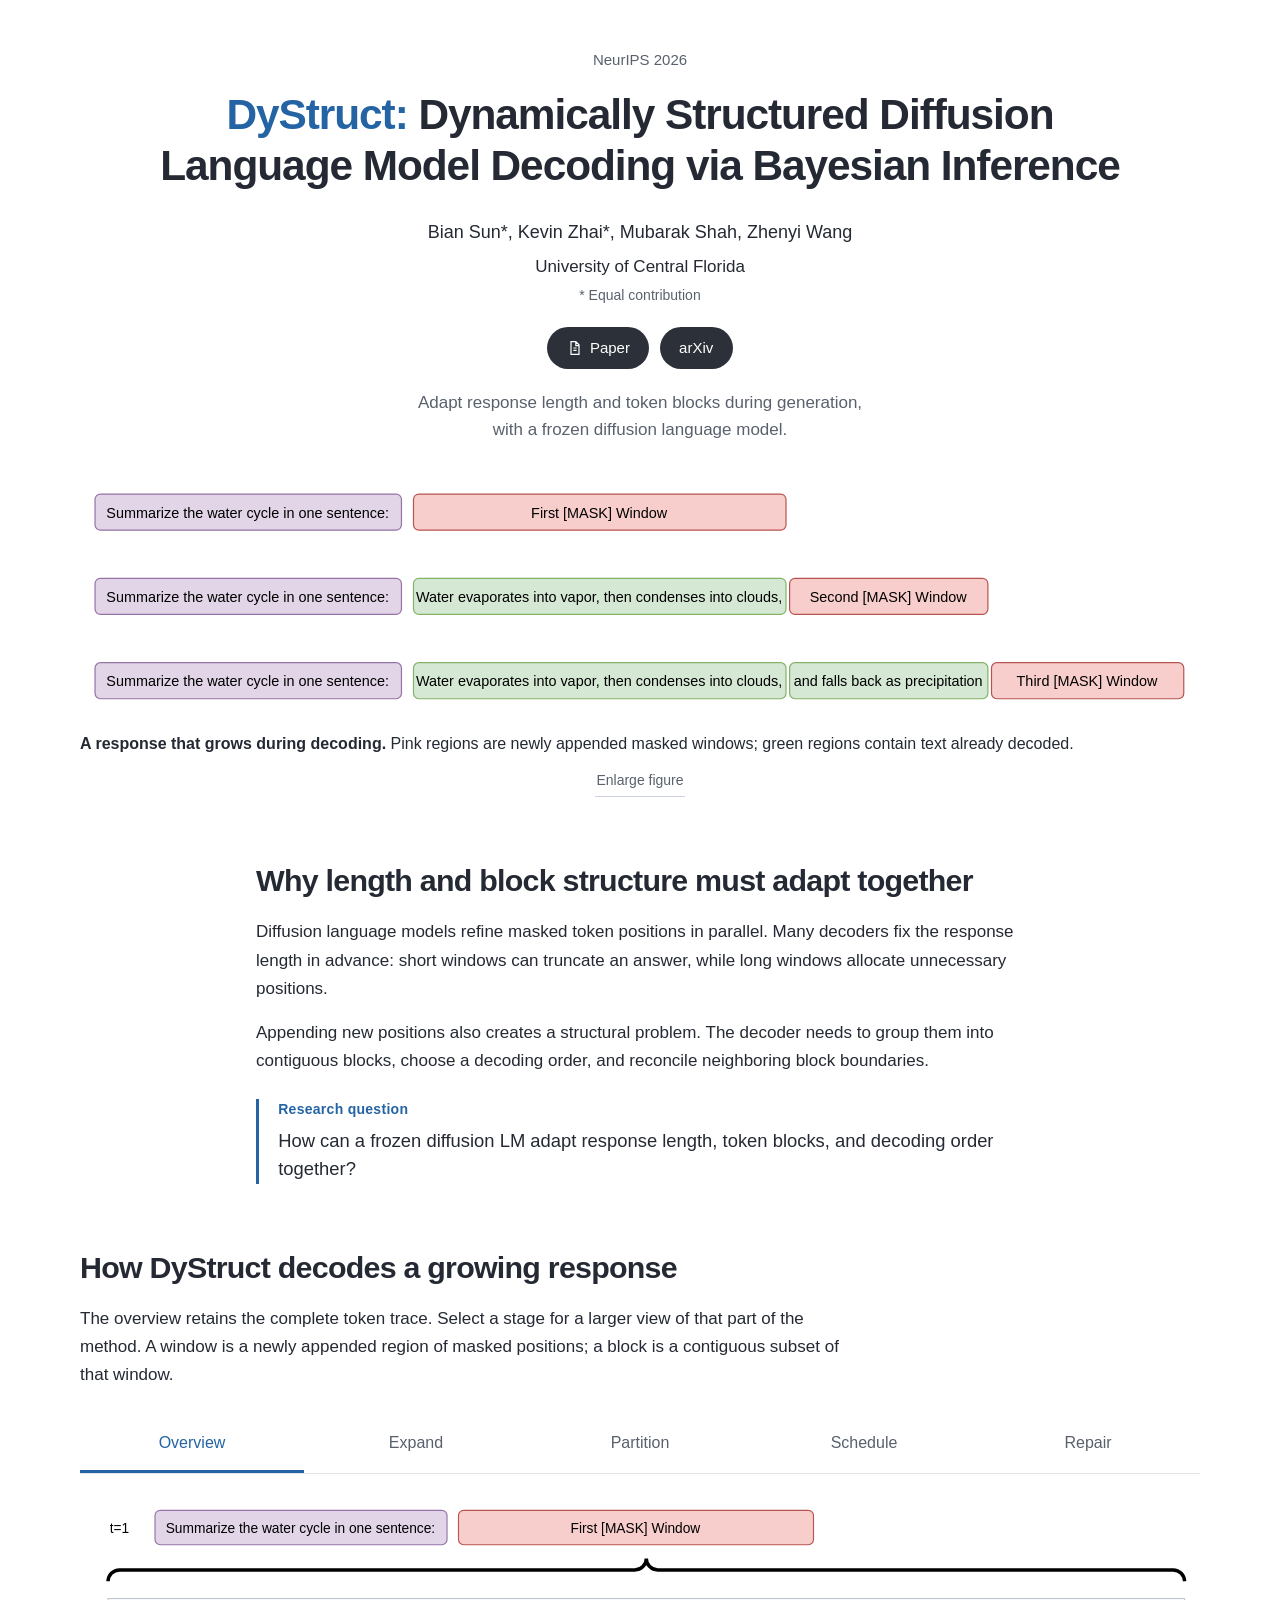
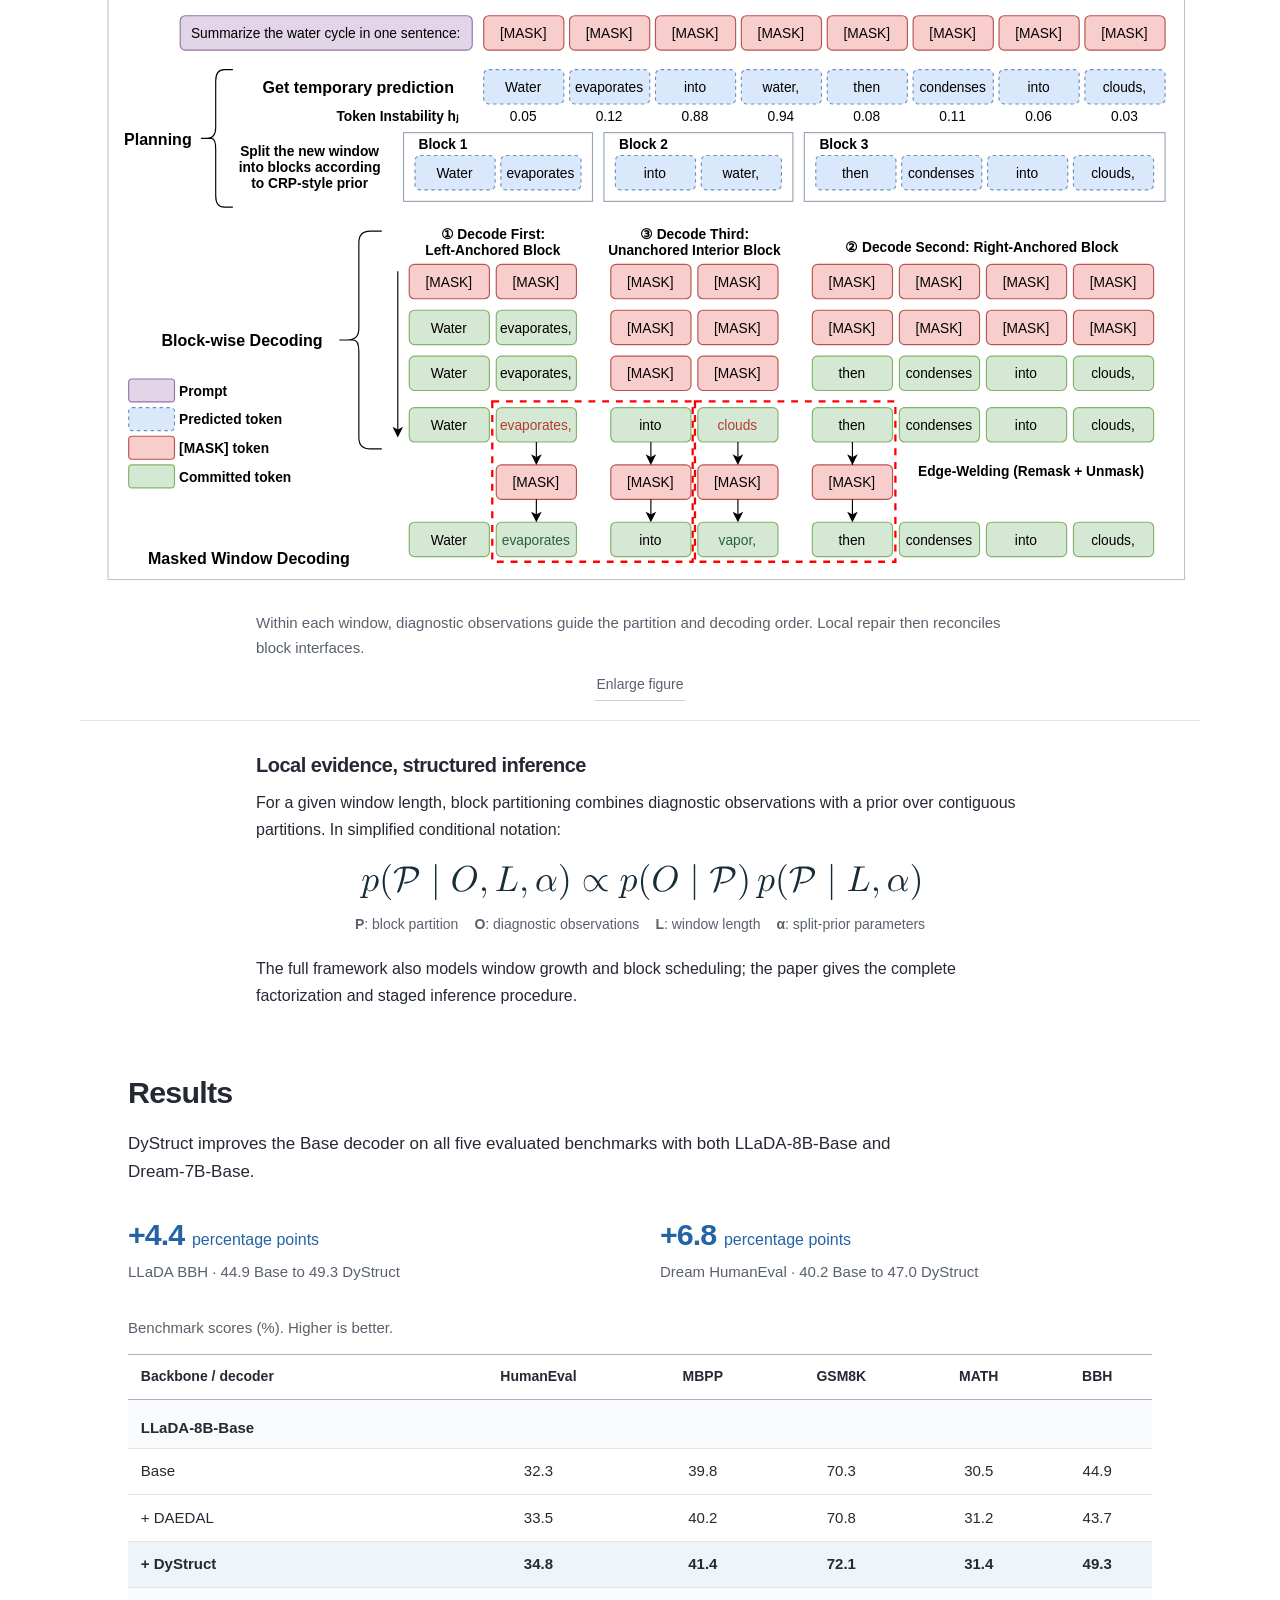
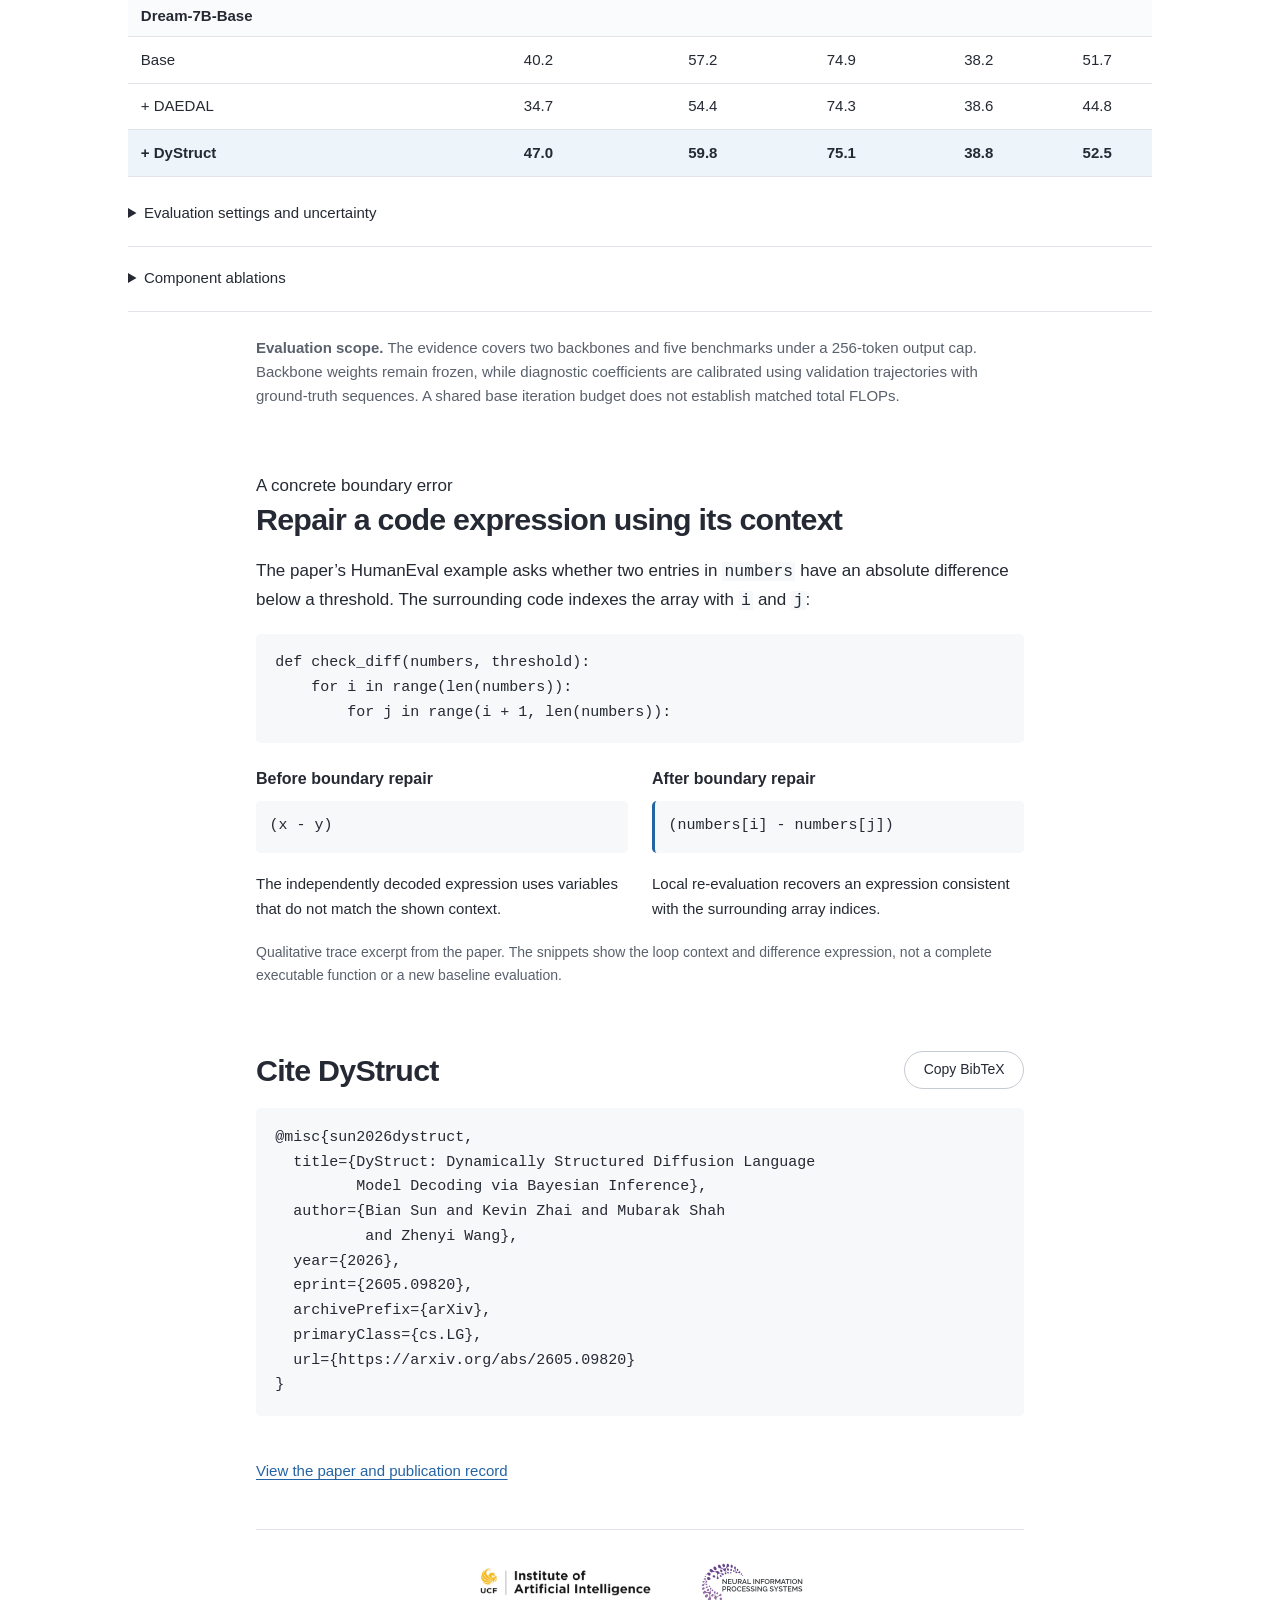
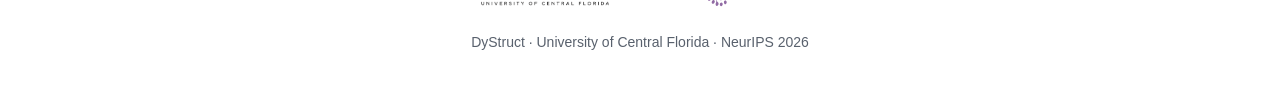
==== commit 3968fdb1: "Remove DyStruct footer design disclosure" ====
--- a/dystruct/index.html
+++ b/dystruct/index.html
@@ -123,7 +123,8 @@
   url={https://arxiv.org/abs/2605.09820}
 }</code></pre><p class="copy-status" id="copy-status" role="status" aria-live="polite"></p><a href="https://arxiv.org/abs/2605.09820">View the paper and publication record</a></section>
 </main>
-<footer class="footer reading"><div class="footer-logos"><img src="assets/ucf-iai.png" width="950" height="240" alt="University of Central Florida, Institute of Artificial Intelligence"><img src="assets/neurips.svg" width="360" height="161" alt="Neural Information Processing Systems"></div><p>DyStruct · University of Central Florida · NeurIPS 2026</p><p>Method illustration adapted from the paper. Page design informed by <a href="https://ucf-crcv.github.io/core/">CORE</a> and <a href="https://nerfies.github.io/">Nerfies</a>.</p></footer>
+<footer class="footer reading"><div class="footer-logos"><img src="assets/ucf-iai.png" width="950" height="240" alt="University of Central Florida, Institute of Artificial Intelligence"><img src="assets/neurips.svg" width="360" height="161" alt="Neural Information Processing Systems"></div><p>DyStruct · University of Central Florida · NeurIPS 2026</p></footer>
 <dialog id="figure-dialog" aria-labelledby="figure-dialog-title"><div class="dialog-heading"><h2 id="figure-dialog-title">Figure from the paper</h2><button class="button secondary" id="close-figure" type="button">Close</button></div><p class="dialog-help">Scroll to inspect the figure. Press Escape to close.</p><div class="zoom-viewport"><div id="zoom-content"></div></div></dialog>
 <script type="application/ld+json">{"@context":"https://schema.org","@type":"ScholarlyArticle","name":"DyStruct: Dynamically Structured Diffusion Language Model Decoding via Bayesian Inference","url":"https://k-zhai.github.io/dystruct/","sameAs":"https://arxiv.org/abs/2605.09820","datePublished":"2026","author":[{"@type":"Person","name":"Bian Sun"},{"@type":"Person","name":"Kevin Zhai"},{"@type":"Person","name":"Mubarak Shah"},{"@type":"Person","name":"Zhenyi Wang"}]}</script>
-</body></html>+</body></html>
+
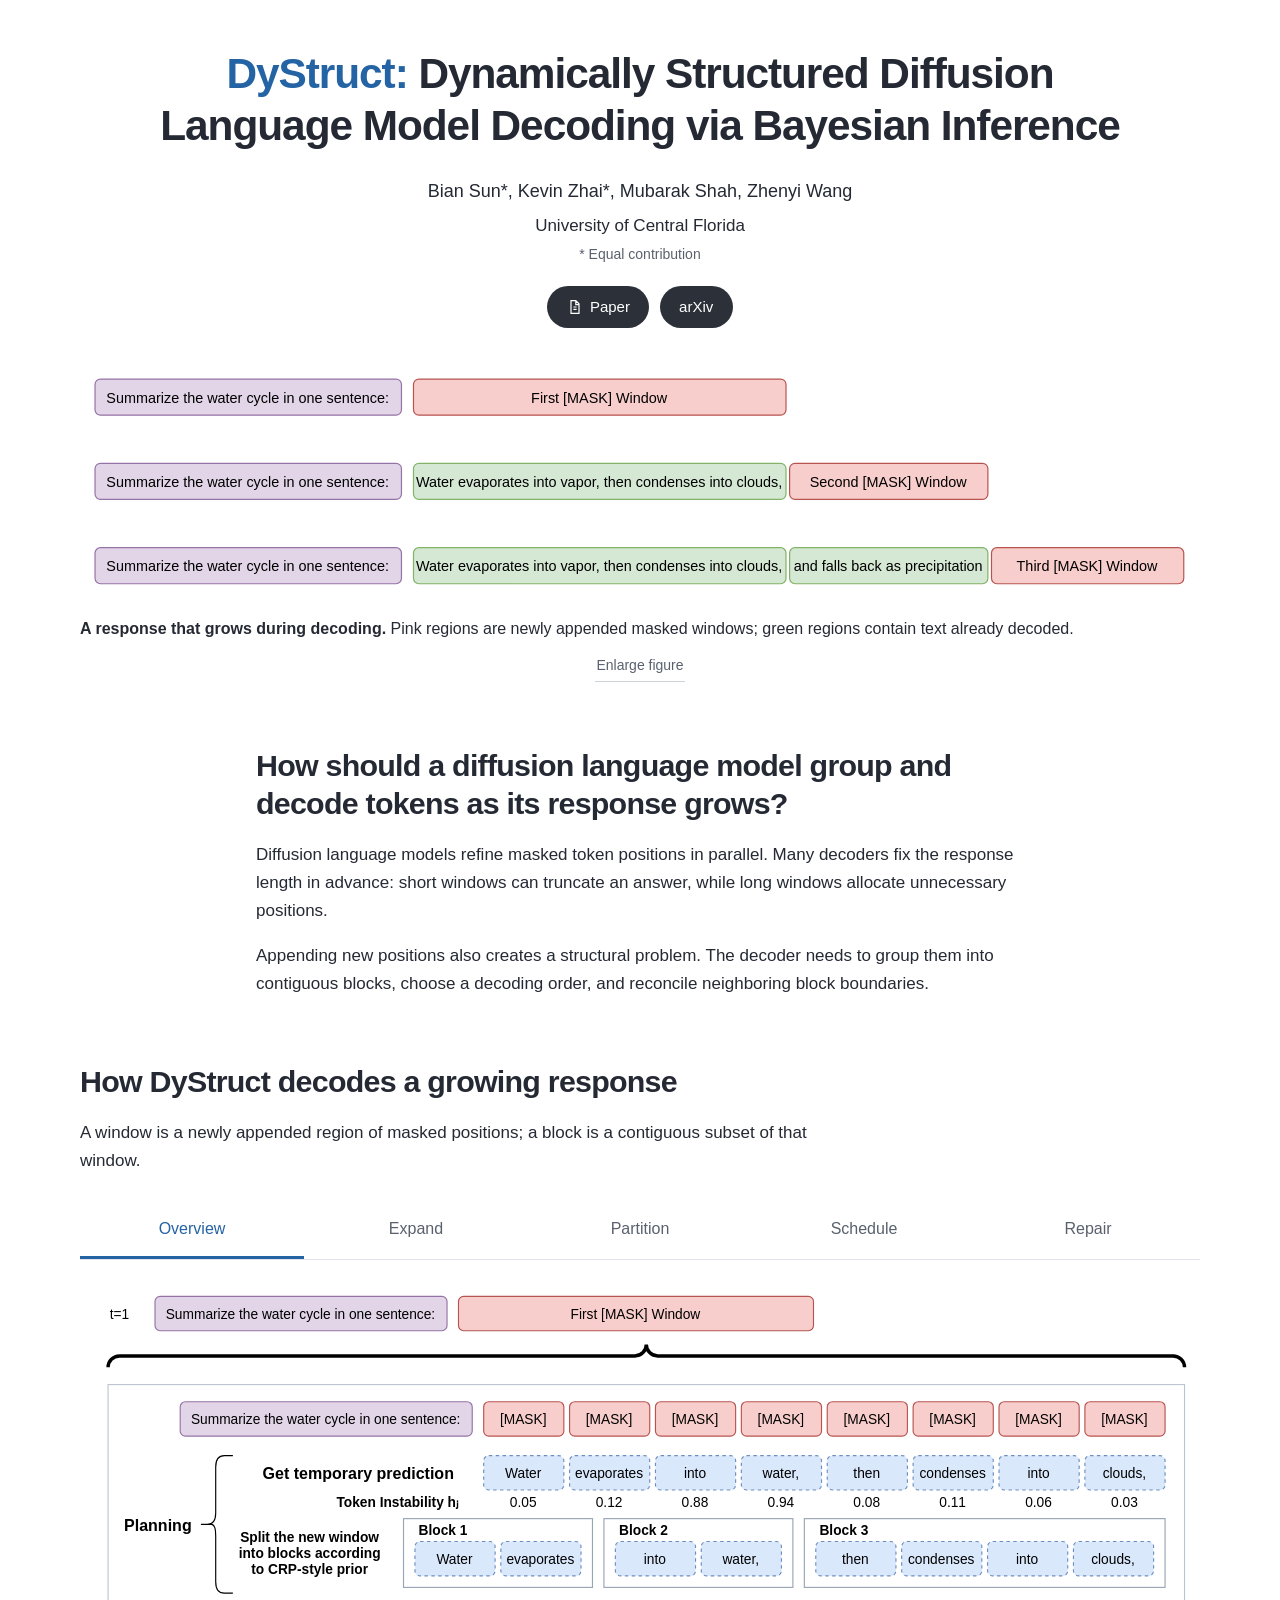
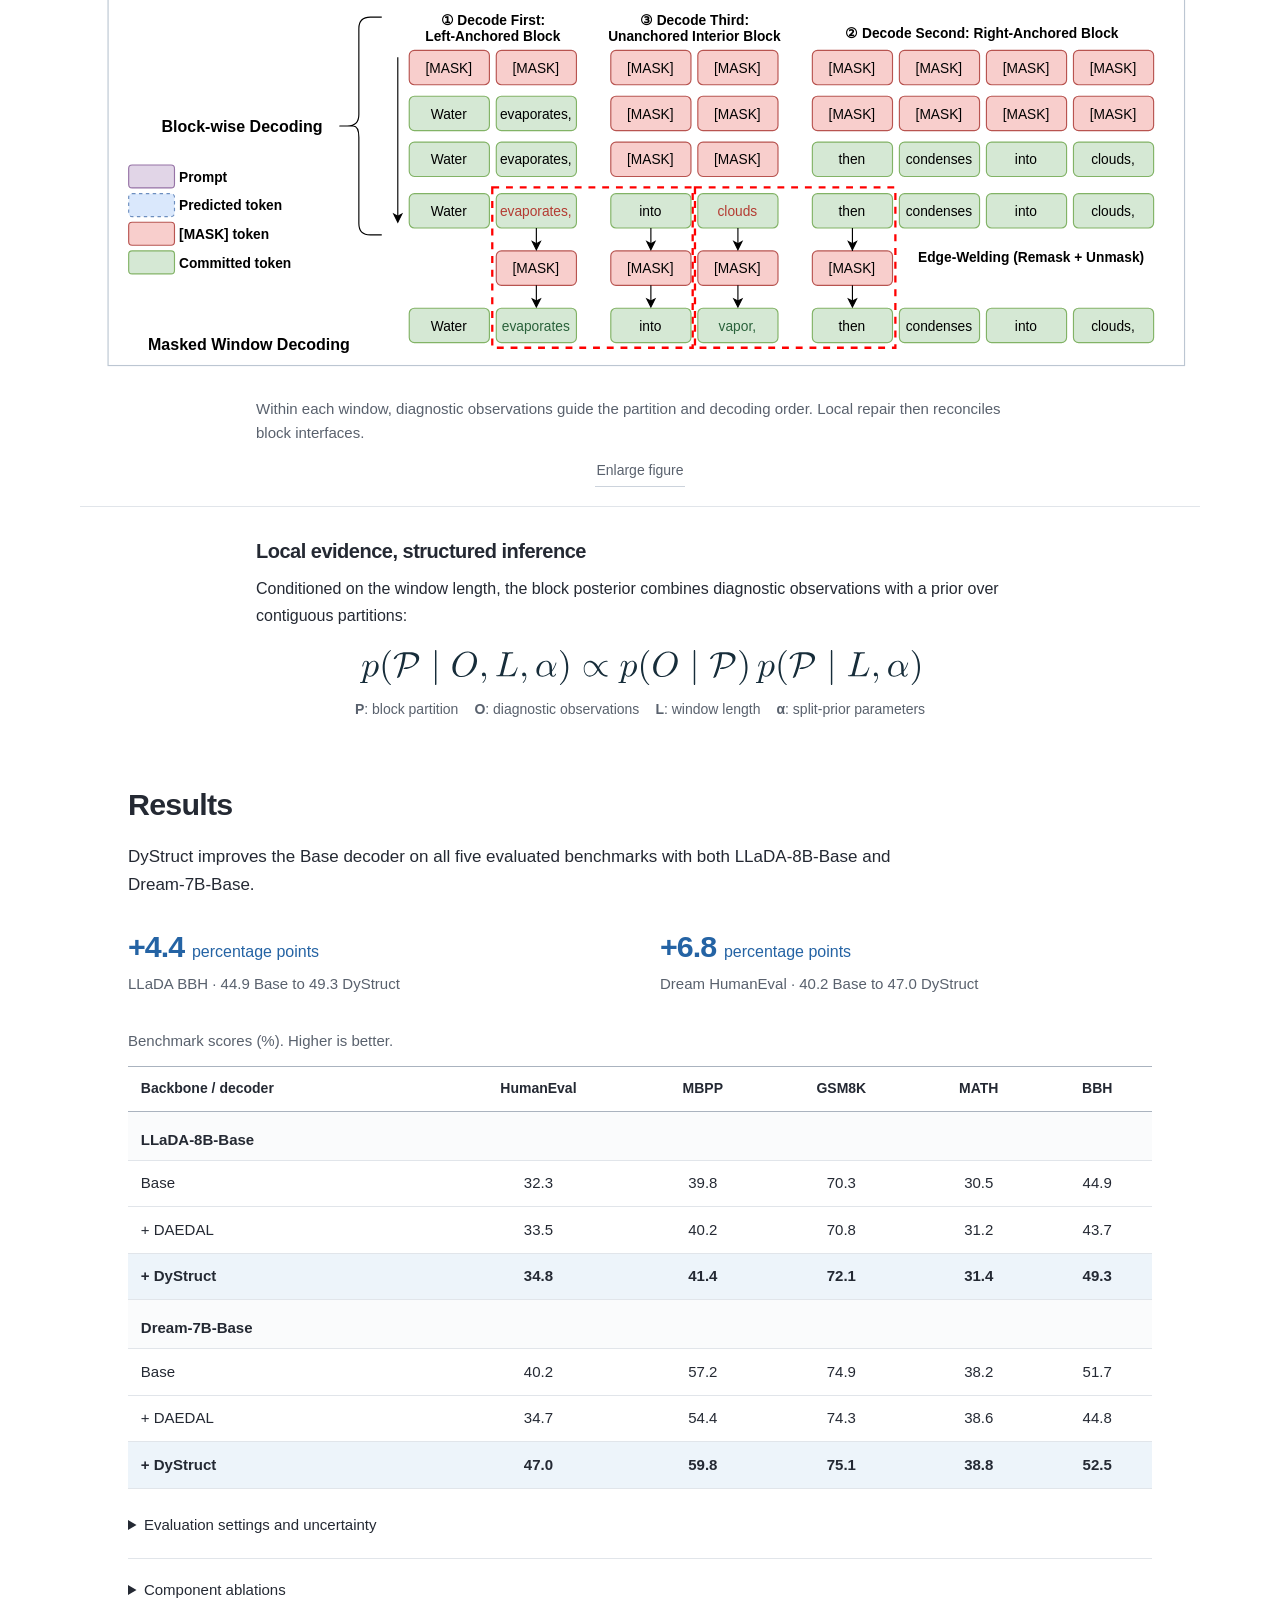
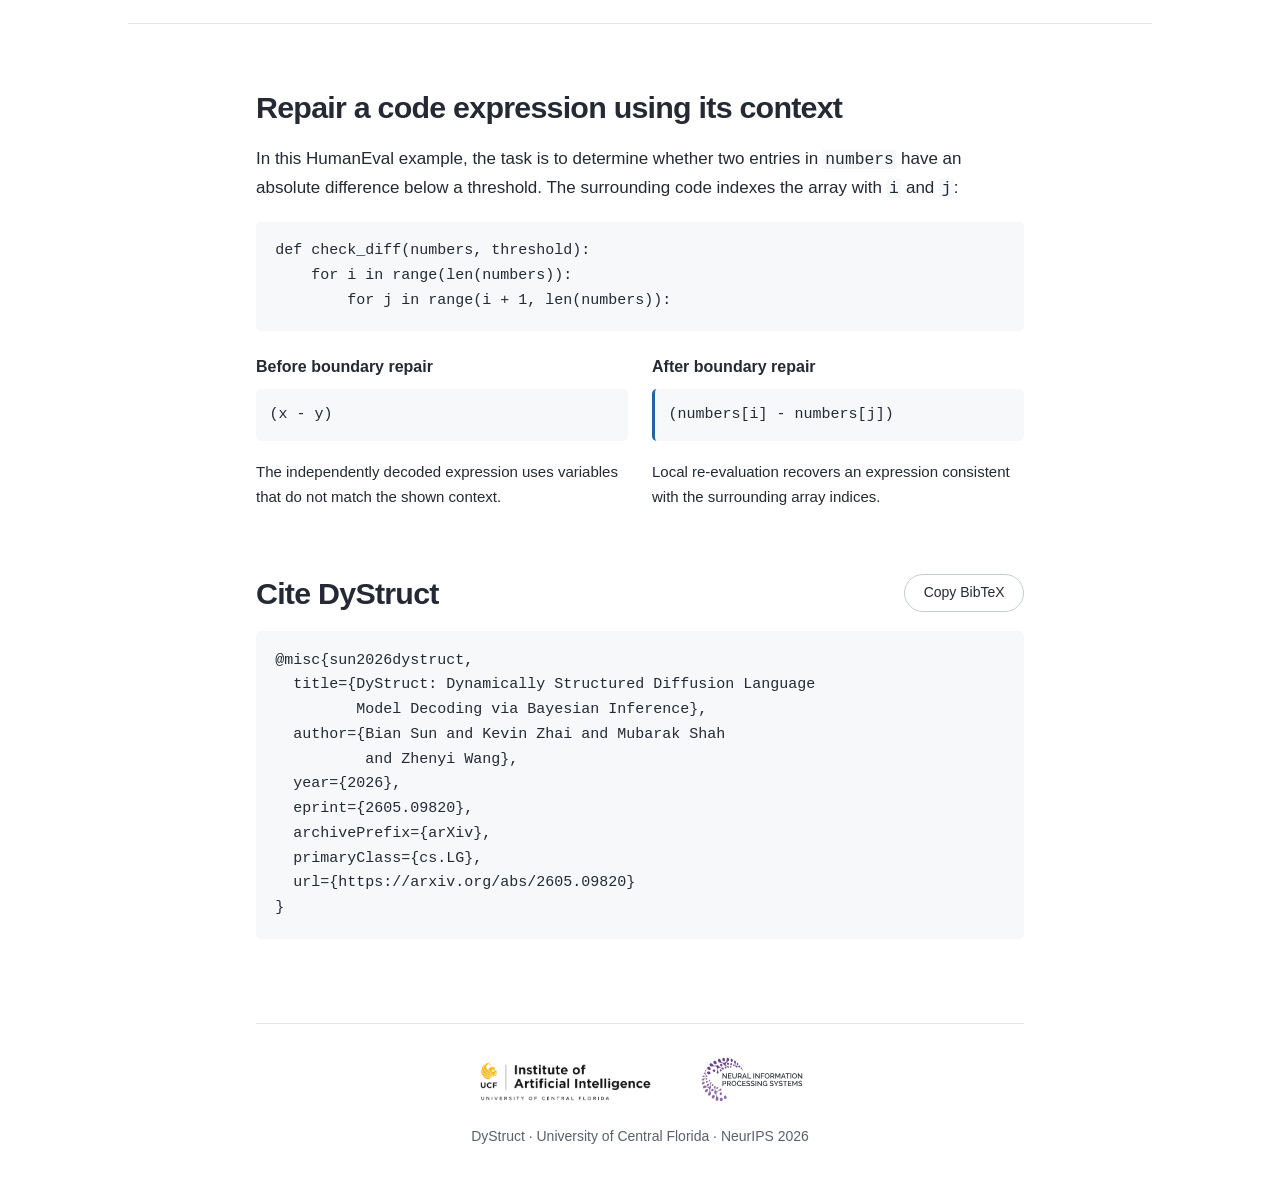
==== commit 22953ae1: "Trim repeated context and editorial signposting from DyStruct page" ====
--- a/dystruct/index.html
+++ b/dystruct/index.html
@@ -33,25 +33,22 @@
 <body>
 <a class="skip-link" href="#main">Skip to research</a>
 <header class="publication container" id="top">
-  <p class="venue">NeurIPS 2026</p>
   <h1><span>DyStruct:</span> Dynamically Structured Diffusion Language Model Decoding via Bayesian Inference</h1>
   <p class="authors">Bian Sun<span aria-label="equal contribution">*</span>, Kevin Zhai<span aria-label="equal contribution">*</span>, Mubarak Shah, Zhenyi Wang</p>
   <p class="affiliation">University of Central Florida</p>
   <p class="contribution">* Equal contribution</p>
   <div class="resource-links"><a class="button primary" href="https://arxiv.org/pdf/2605.09820"><svg viewBox="0 0 20 20" width="16" height="16" aria-hidden="true"><path d="M5 2h6l4 4v12H5zM11 2v5h4M8 10h4M8 13h4" fill="none" stroke="currentColor" stroke-width="1.5"/></svg>Paper</a><a class="button primary" href="https://arxiv.org/abs/2605.09820">arXiv</a></div>
-  <p class="publication-summary">Adapt response length and token blocks during generation,<br class="desktop-break"> with a frozen diffusion language model.</p>
 </header>
 <main id="main">
   <figure class="teaser container"><div class="figure-content" id="growth-figure"><img src="assets/stage-expand.svg" width="932" height="196" alt="For a water-cycle summary, the decoder extends the response through successive masked windows after already decoded text."></div><figcaption><strong>A response that grows during decoding.</strong> Pink regions are newly appended masked windows; green regions contain text already decoded.</figcaption><button class="image-action" type="button" data-enlarge="growth-figure" hidden>Enlarge figure</button></figure>
   <section class="section reading" aria-labelledby="question-title">
-    <h2 id="question-title">Why length and block structure must adapt together</h2>
+    <h2 id="question-title">How should a diffusion language model group and decode tokens as its response grows?</h2>
     <p>Diffusion language models refine masked token positions in parallel. Many decoders fix the response length in advance: short windows can truncate an answer, while long windows allocate unnecessary positions.</p>
     <p>Appending new positions also creates a structural problem. The decoder needs to group them into contiguous blocks, choose a decoding order, and reconcile neighboring block boundaries.</p>
-    <p class="research-question"><strong>Research question</strong>How can a frozen diffusion LM adapt response length, token blocks, and decoding order together?</p>
   </section>
   <section class="section container method" id="method" aria-labelledby="method-title">
     <h2 id="method-title">How DyStruct decodes a growing response</h2>
-    <p class="section-lead">The overview retains the complete token trace. Select a stage for a larger view of that part of the method. A window is a newly appended region of masked positions; a block is a contiguous subset of that window.</p>
+    <p class="section-lead">A window is a newly appended region of masked positions; a block is a contiguous subset of that window.</p>
     <div class="stage-tabs" role="tablist" aria-label="Method stages" hidden>
       <button type="button" role="tab" id="tab-overview" aria-controls="panel-overview" aria-selected="true">Overview</button>
       <button type="button" role="tab" id="tab-expand" aria-controls="panel-expand" aria-selected="false" tabindex="-1">Expand</button>
@@ -65,12 +62,12 @@
       <article class="stage" id="panel-schedule"><h3>Use stable blocks as decoded context</h3><p>The scheduler prioritizes lower-instability blocks with decoded neighbors. More unstable blocks receive additional refinement. Here, the outer blocks are resolved before the middle block.</p><figure><div class="figure-content scheduling" id="schedule-figure"><img src="assets/stage-schedule.svg" width="693" height="219" loading="lazy" alt="The original refinement trace decodes block one, then block three, then the middle block."></div><figcaption>Stable text on both sides helps constrain the remaining masked block.</figcaption><button class="image-action" type="button" data-enlarge="schedule-figure" hidden>Enlarge figure</button></figure></article>
       <article class="stage" id="panel-repair"><h3>Reconcile neighboring block boundaries</h3><p>Low-confidence tokens near a block interface are remasked and refined using the neighboring decoded text. Positions outside the repair interval stay fixed. Expansion repeats until end-of-sequence or the length cap.</p><figure><div class="figure-content repair" id="repair-figure"><img src="assets/stage-repair.svg" width="676" height="166" loading="lazy" alt="The original before, remask, and after trace repairs selected neighboring block-interface positions."></div><figcaption>Boundary repair revisits local inconsistencies after block decoding.</figcaption><button class="image-action" type="button" data-enlarge="repair-figure" hidden>Enlarge figure</button></figure></article>
     </div>
-    <div class="math-explanation reading"><h3>Local evidence, structured inference</h3><p>For a given window length, block partitioning combines diagnostic observations with a prior over contiguous partitions. In simplified conditional notation:</p><figure class="equation"><img src="assets/partition-posterior.svg" width="627" height="40" loading="lazy" alt="The posterior probability of partition P given observations O, length L, and split parameters alpha is proportional to the observation likelihood given P times the partition prior given L and alpha."><figcaption><span><strong>P</strong>: block partition</span><span><strong>O</strong>: diagnostic observations</span><span><strong>L</strong>: window length</span><span><strong>α</strong>: split-prior parameters</span></figcaption></figure><p>The full framework also models window growth and block scheduling; the paper gives the complete factorization and staged inference procedure.</p></div>
+    <div class="math-explanation reading"><h3>Local evidence, structured inference</h3><p>Conditioned on the window length, the block posterior combines diagnostic observations with a prior over contiguous partitions:</p><figure class="equation"><img src="assets/partition-posterior.svg" width="627" height="40" loading="lazy" alt="The posterior probability of partition P given observations O, length L, and split parameters alpha is proportional to the observation likelihood given P times the partition prior given L and alpha."><figcaption><span><strong>P</strong>: block partition</span><span><strong>O</strong>: diagnostic observations</span><span><strong>L</strong>: window length</span><span><strong>α</strong>: split-prior parameters</span></figcaption></figure></div>
   </section>
   <section class="section container results-section" id="results" aria-labelledby="results-title">
     <h2 id="results-title">Results</h2><p class="section-lead">DyStruct improves the Base decoder on all five evaluated benchmarks with both LLaDA-8B-Base and Dream-7B-Base.</p>
     <div class="headline-results"><p><strong>+4.4 <span>percentage points</span></strong>LLaDA BBH · 44.9 Base to 49.3 DyStruct</p><p><strong>+6.8 <span>percentage points</span></strong>Dream HumanEval · 40.2 Base to 47.0 DyStruct</p></div>
-    <p class="table-hint">Scroll horizontally to view all benchmarks.</p><div class="table-scroll" role="region" aria-label="Main benchmark results; scroll on narrow screens" tabindex="0"><table id="main-results"><caption>Benchmark scores (%). Higher is better.</caption><thead><tr><th scope="col">Backbone / decoder</th><th scope="col">HumanEval</th><th scope="col">MBPP</th><th scope="col">GSM8K</th><th scope="col">MATH</th><th scope="col">BBH</th></tr></thead><tbody>
+    <div class="table-scroll" role="region" aria-label="Main benchmark results; scroll on narrow screens" tabindex="0"><table id="main-results"><caption>Benchmark scores (%). Higher is better.</caption><thead><tr><th scope="col">Backbone / decoder</th><th scope="col">HumanEval</th><th scope="col">MBPP</th><th scope="col">GSM8K</th><th scope="col">MATH</th><th scope="col">BBH</th></tr></thead><tbody>
             <tr class="backbone"><th colspan="6" scope="rowgroup"><span>LLaDA-8B-Base</span></th></tr>
             <tr data-result="llada-base"><th scope="row">Base</th><td>32.3</td><td>39.8</td><td>70.3</td><td>30.5</td><td>44.9</td></tr>
             <tr data-result="llada-daedal"><th scope="row">+ DAEDAL</th><td>33.5</td><td>40.2</td><td>70.8</td><td>31.2</td><td>43.7</td></tr>
@@ -83,9 +80,9 @@
           </tbody></table></div>
     <details class="evaluation-details"><summary>Evaluation settings and uncertainty</summary><div>
           <p>HumanEval and MBPP report greedy pass@1; GSM8K and MATH use strict match; BBH uses exact match. The few-shot counts, in that order, are 0, 3, 5, 4, and 3.</p>
-          <p>The maximum generation length and base unmasking-iteration budget are both 256. DyStruct allocates refinement across adaptively sized blocks; a shared base budget does not establish matched total FLOPs. Experiments use a single NVIDIA H100 GPU.</p>
-          <p>The table shows point estimates. Standard errors are reproduced below from the paper; they are not confidence intervals or significance labels.</p>
-          <p class="table-hint">Scroll horizontally to view all benchmarks.</p><div class="table-scroll" role="region" aria-label="Reported standard errors" tabindex="0"><table id="standard-errors"><caption>Reported standard errors, in score percentage points</caption><thead><tr><th scope="col">Backbone / decoder</th><th scope="col">HumanEval</th><th scope="col">MBPP</th><th scope="col">GSM8K</th><th scope="col">MATH</th><th scope="col">BBH</th></tr></thead><tbody>
+          <p>Generation is capped at 256 tokens with a base budget of 256 unmasking iterations. Experiments use a single NVIDIA H100 GPU.</p>
+          <p>Backbone weights remain frozen. Diagnostic coefficients are calibrated on validation trajectories with ground-truth sequences.</p>
+          <div class="table-scroll" role="region" aria-label="Reported standard errors" tabindex="0"><table id="standard-errors"><caption>Reported standard errors, in score percentage points</caption><thead><tr><th scope="col">Backbone / decoder</th><th scope="col">HumanEval</th><th scope="col">MBPP</th><th scope="col">GSM8K</th><th scope="col">MATH</th><th scope="col">BBH</th></tr></thead><tbody>
             <tr data-se="llada-base"><th scope="row">LLaDA Base</th><td>3.6</td><td>2.1</td><td>1.2</td><td>0.6</td><td>0.5</td></tr>
             <tr data-se="llada-daedal"><th scope="row">LLaDA + DAEDAL</th><td>3.7</td><td>2.1</td><td>1.2</td><td>0.6</td><td>0.5</td></tr>
             <tr data-se="llada-dystruct"><th scope="row">LLaDA + DyStruct</th><td>3.7</td><td>2.2</td><td>1.2</td><td>0.6</td><td>0.5</td></tr>
@@ -94,22 +91,20 @@
             <tr data-se="dream-dystruct"><th scope="row">Dream + DyStruct</th><td>3.9</td><td>2.1</td><td>1.9</td><td>0.6</td><td>0.5</td></tr>
           </tbody></table></div>
         </div></details>
-    <details class="ablation-details"><summary>Component ablations</summary><p>Replacing the scheduler with fixed left-to-right block order lowers LLaDA MATH by 1.1 percentage points. Removing boundary repair lowers HumanEval by 1.9 percentage points.</p><p class="table-hint">Scroll horizontally to view all benchmarks.</p><div class="table-scroll" role="region" aria-label="Component ablations; scroll on narrow screens" tabindex="0"><table id="ablations"><caption>Component ablations on LLaDA-8B-Base. Scores (%).</caption><thead><tr><th scope="col">Configuration</th><th scope="col">HumanEval</th><th scope="col">MBPP</th><th scope="col">GSM8K</th><th scope="col">MATH</th><th scope="col">BBH</th></tr></thead><tbody>
+    <details class="ablation-details"><summary>Component ablations</summary><p>Replacing the scheduler with fixed left-to-right block order lowers LLaDA MATH by 1.1 percentage points. Removing boundary repair lowers HumanEval by 1.9 percentage points.</p><div class="table-scroll" role="region" aria-label="Component ablations; scroll on narrow screens" tabindex="0"><table id="ablations"><caption>Component ablations on LLaDA-8B-Base. Scores (%).</caption><thead><tr><th scope="col">Configuration</th><th scope="col">HumanEval</th><th scope="col">MBPP</th><th scope="col">GSM8K</th><th scope="col">MATH</th><th scope="col">BBH</th></tr></thead><tbody>
           <tr class="ours" data-ablation="full"><th scope="row">Full DyStruct</th><td>34.8</td><td>41.4</td><td>72.1</td><td>31.4</td><td>49.3</td></tr>
           <tr data-ablation="schedule"><th scope="row">Fixed left-to-right block order</th><td>33.5</td><td>41.2</td><td>71.8</td><td>30.3</td><td>49.3</td></tr>
           <tr data-ablation="repair"><th scope="row">Without boundary repair</th><td>32.9</td><td>40.8</td><td>70.5</td><td>31.2</td><td>49.1</td></tr>
           <tr data-ablation="both"><th scope="row">Without both</th><td>32.9</td><td>41.0</td><td>69.7</td><td>31.0</td><td>49.1</td></tr>
         </tbody></table></div></details>
-    <p class="scope"><strong>Evaluation scope.</strong> The evidence covers two backbones and five benchmarks under a 256-token output cap. Backbone weights remain frozen, while diagnostic coefficients are calibrated using validation trajectories with ground-truth sequences. A shared base iteration budget does not establish matched total FLOPs.</p>
   </section>
   <section class="section reading" id="example" aria-labelledby="example-title">
-      <p class="eyebrow">A concrete boundary error</p><h2 id="example-title">Repair a code expression using its context</h2>
-      <p>The paper’s HumanEval example asks whether two entries in <code>numbers</code> have an absolute difference below a threshold. The surrounding code indexes the array with <code>i</code> and <code>j</code>:</p>
+      <h2 id="example-title">Repair a code expression using its context</h2>
+      <p>In this HumanEval example, the task is to determine whether two entries in <code>numbers</code> have an absolute difference below a threshold. The surrounding code indexes the array with <code>i</code> and <code>j</code>:</p>
       <pre class="code-context"><code>def check_diff(numbers, threshold):
     for i in range(len(numbers)):
         for j in range(i + 1, len(numbers)):</code></pre>
       <div class="code-comparison"><div><h3>Before boundary repair</h3><pre><code>(x - y)</code></pre><p>The independently decoded expression uses variables that do not match the shown context.</p></div><div><h3>After boundary repair</h3><pre><code>(numbers[i] - numbers[j])</code></pre><p>Local re-evaluation recovers an expression consistent with the surrounding array indices.</p></div></div>
-      <p class="example-note">Qualitative trace excerpt from the paper. The snippets show the loop context and difference expression, not a complete executable function or a new baseline evaluation.</p>
     </section>
   <section class="section citation reading" id="citation" aria-labelledby="citation-title"><div class="citation-heading"><h2 id="citation-title">Cite DyStruct</h2><button class="button secondary copy-button" id="copy-citation" type="button" hidden>Copy BibTeX</button></div><pre><code id="bibtex">@misc{sun2026dystruct,
   title={DyStruct: Dynamically Structured Diffusion Language
@@ -121,10 +116,9 @@
   archivePrefix={arXiv},
   primaryClass={cs.LG},
   url={https://arxiv.org/abs/2605.09820}
-}</code></pre><p class="copy-status" id="copy-status" role="status" aria-live="polite"></p><a href="https://arxiv.org/abs/2605.09820">View the paper and publication record</a></section>
+}</code></pre><p class="copy-status" id="copy-status" role="status" aria-live="polite"></p></section>
 </main>
 <footer class="footer reading"><div class="footer-logos"><img src="assets/ucf-iai.png" width="950" height="240" alt="University of Central Florida, Institute of Artificial Intelligence"><img src="assets/neurips.svg" width="360" height="161" alt="Neural Information Processing Systems"></div><p>DyStruct · University of Central Florida · NeurIPS 2026</p></footer>
-<dialog id="figure-dialog" aria-labelledby="figure-dialog-title"><div class="dialog-heading"><h2 id="figure-dialog-title">Figure from the paper</h2><button class="button secondary" id="close-figure" type="button">Close</button></div><p class="dialog-help">Scroll to inspect the figure. Press Escape to close.</p><div class="zoom-viewport"><div id="zoom-content"></div></div></dialog>
+<dialog id="figure-dialog" aria-labelledby="figure-dialog-title"><div class="dialog-heading"><h2 id="figure-dialog-title">Method</h2><button class="button secondary" id="close-figure" type="button">Close</button></div><div class="zoom-viewport"><div id="zoom-content"></div></div></dialog>
 <script type="application/ld+json">{"@context":"https://schema.org","@type":"ScholarlyArticle","name":"DyStruct: Dynamically Structured Diffusion Language Model Decoding via Bayesian Inference","url":"https://k-zhai.github.io/dystruct/","sameAs":"https://arxiv.org/abs/2605.09820","datePublished":"2026","author":[{"@type":"Person","name":"Bian Sun"},{"@type":"Person","name":"Kevin Zhai"},{"@type":"Person","name":"Mubarak Shah"},{"@type":"Person","name":"Zhenyi Wang"}]}</script>
-</body></html>
-
+</body></html>
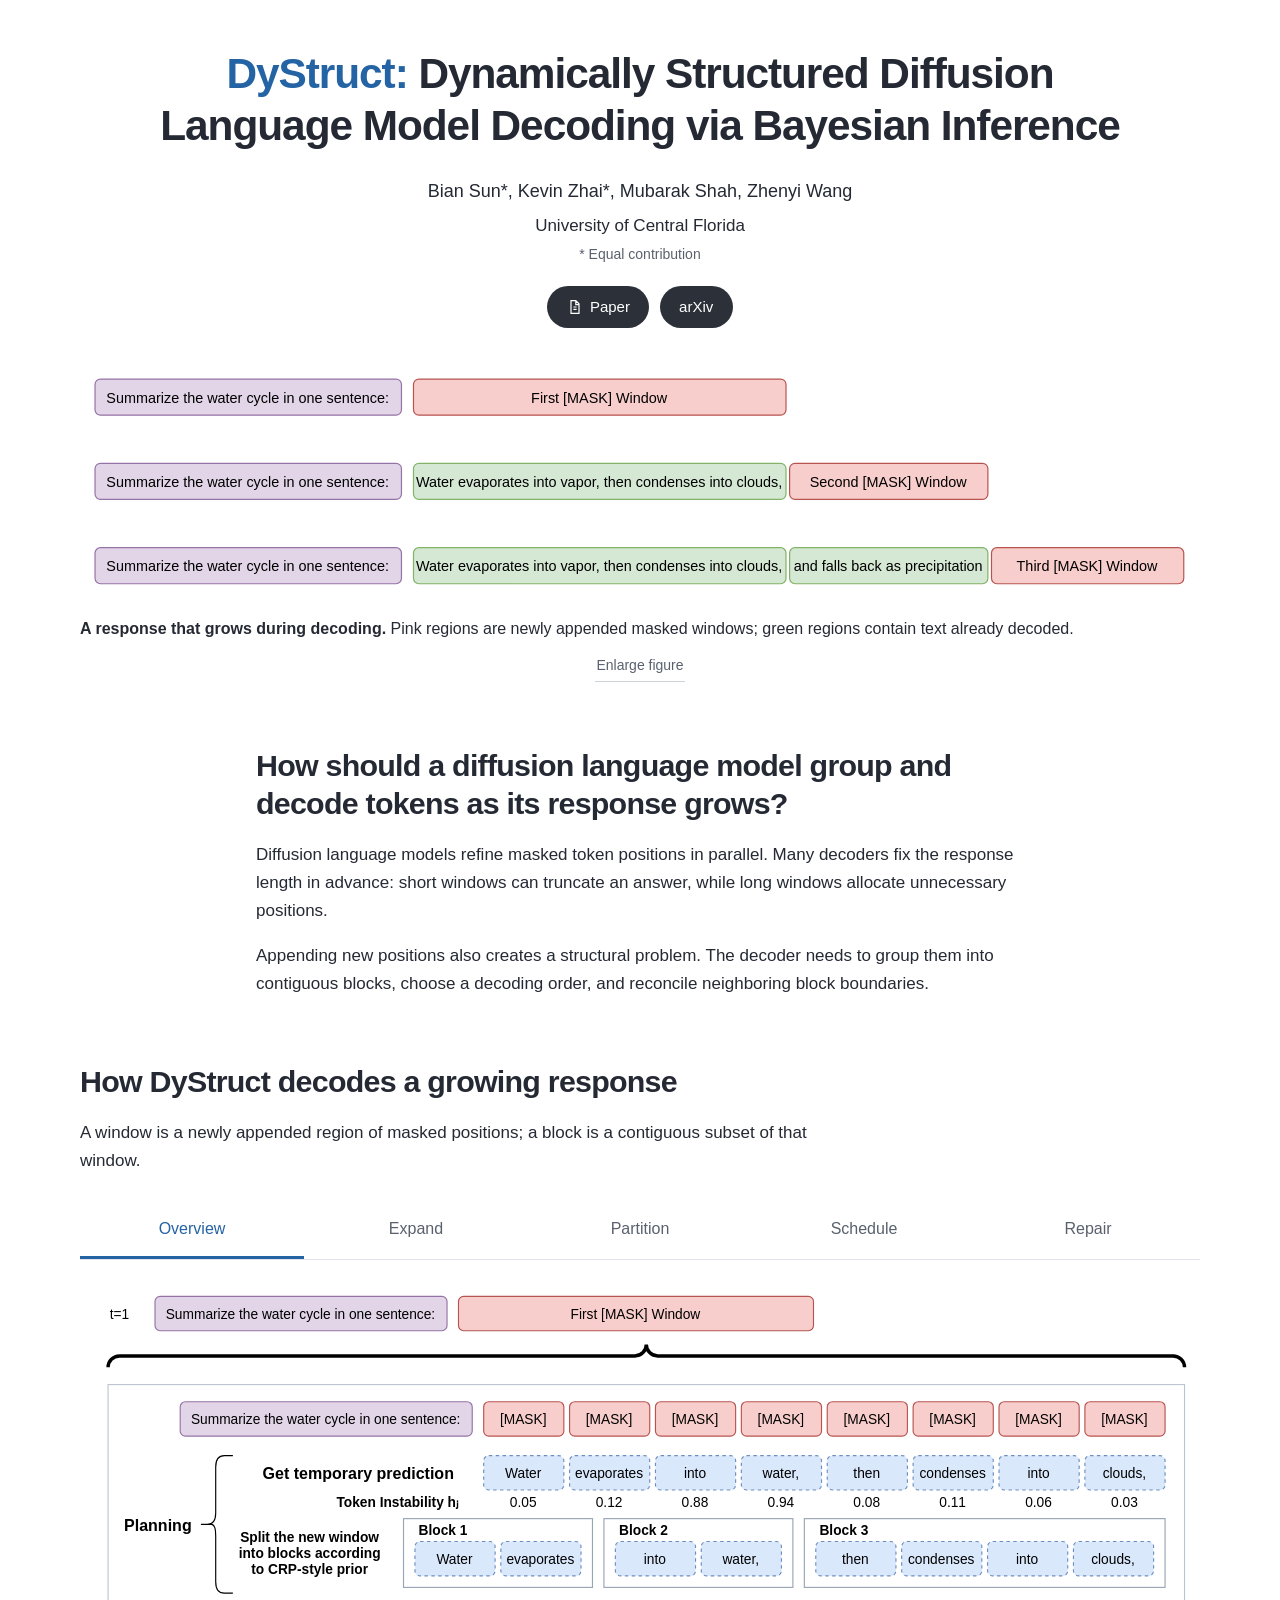
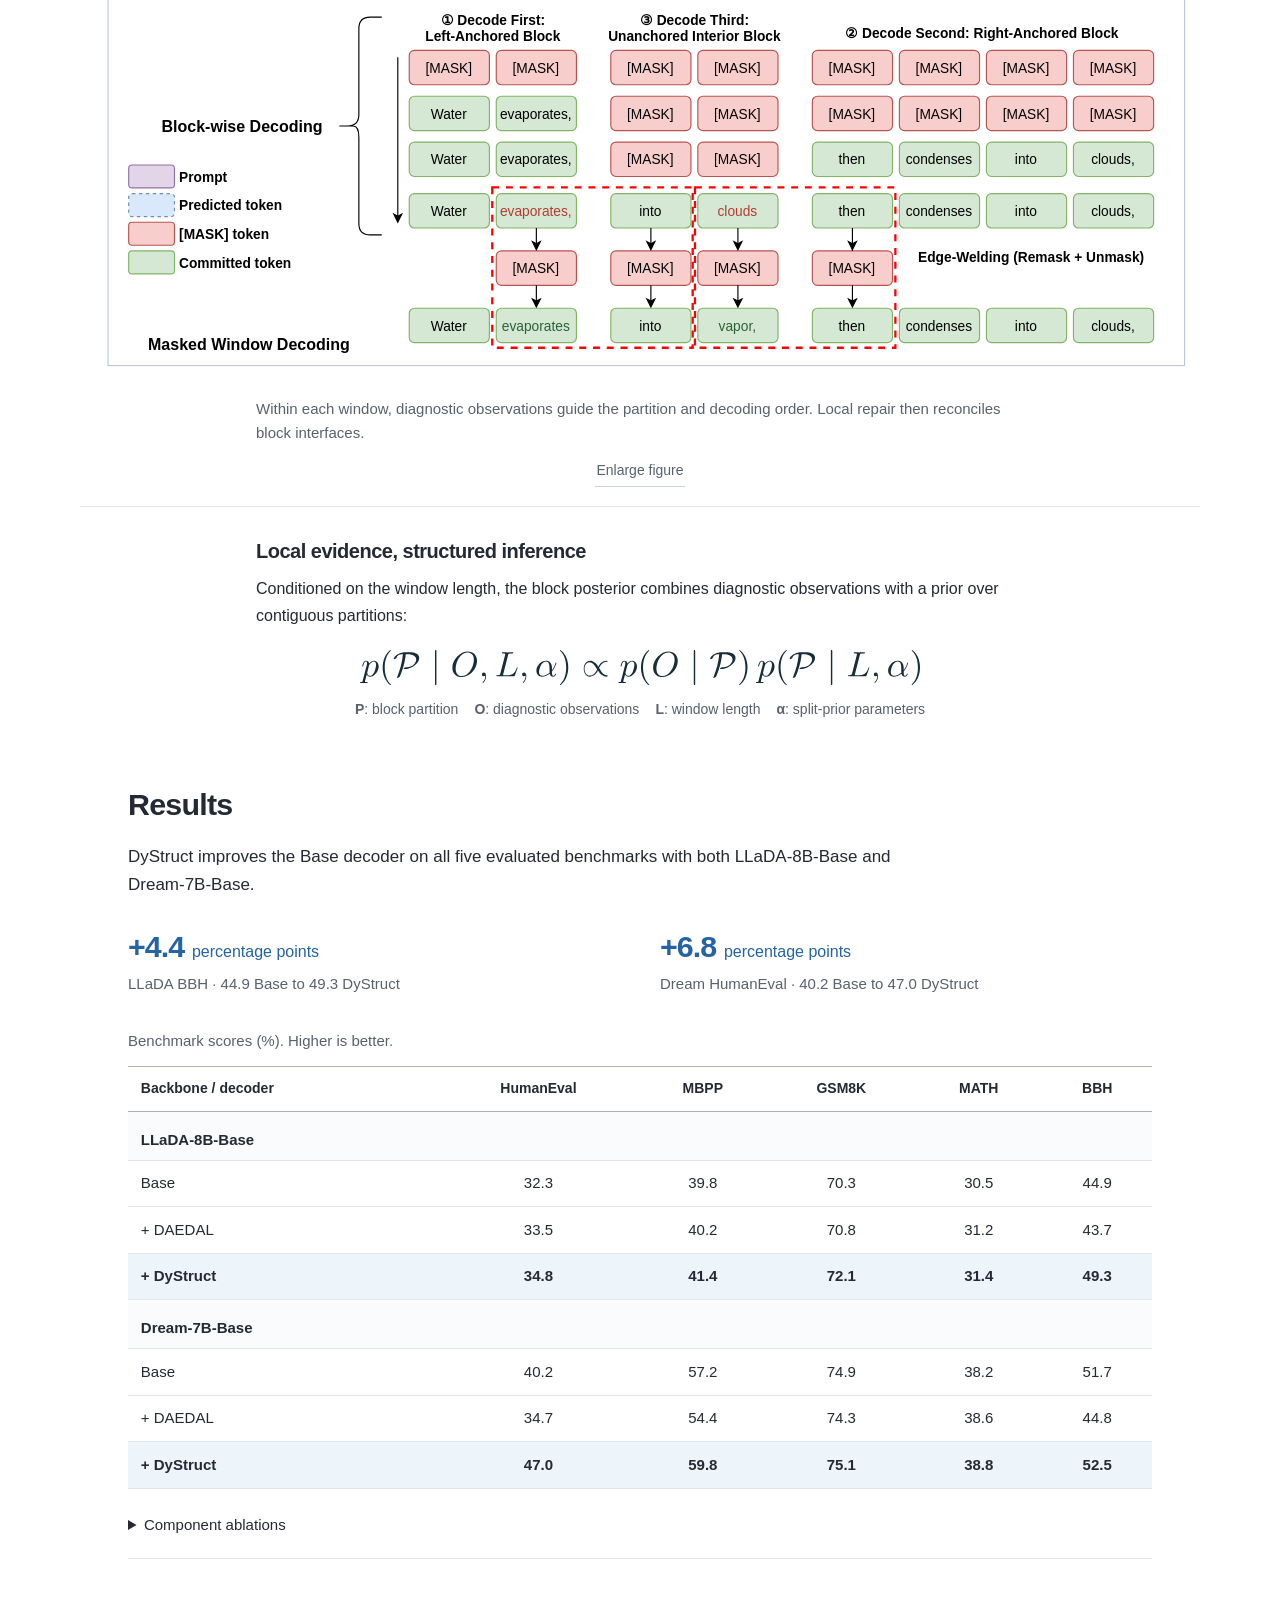
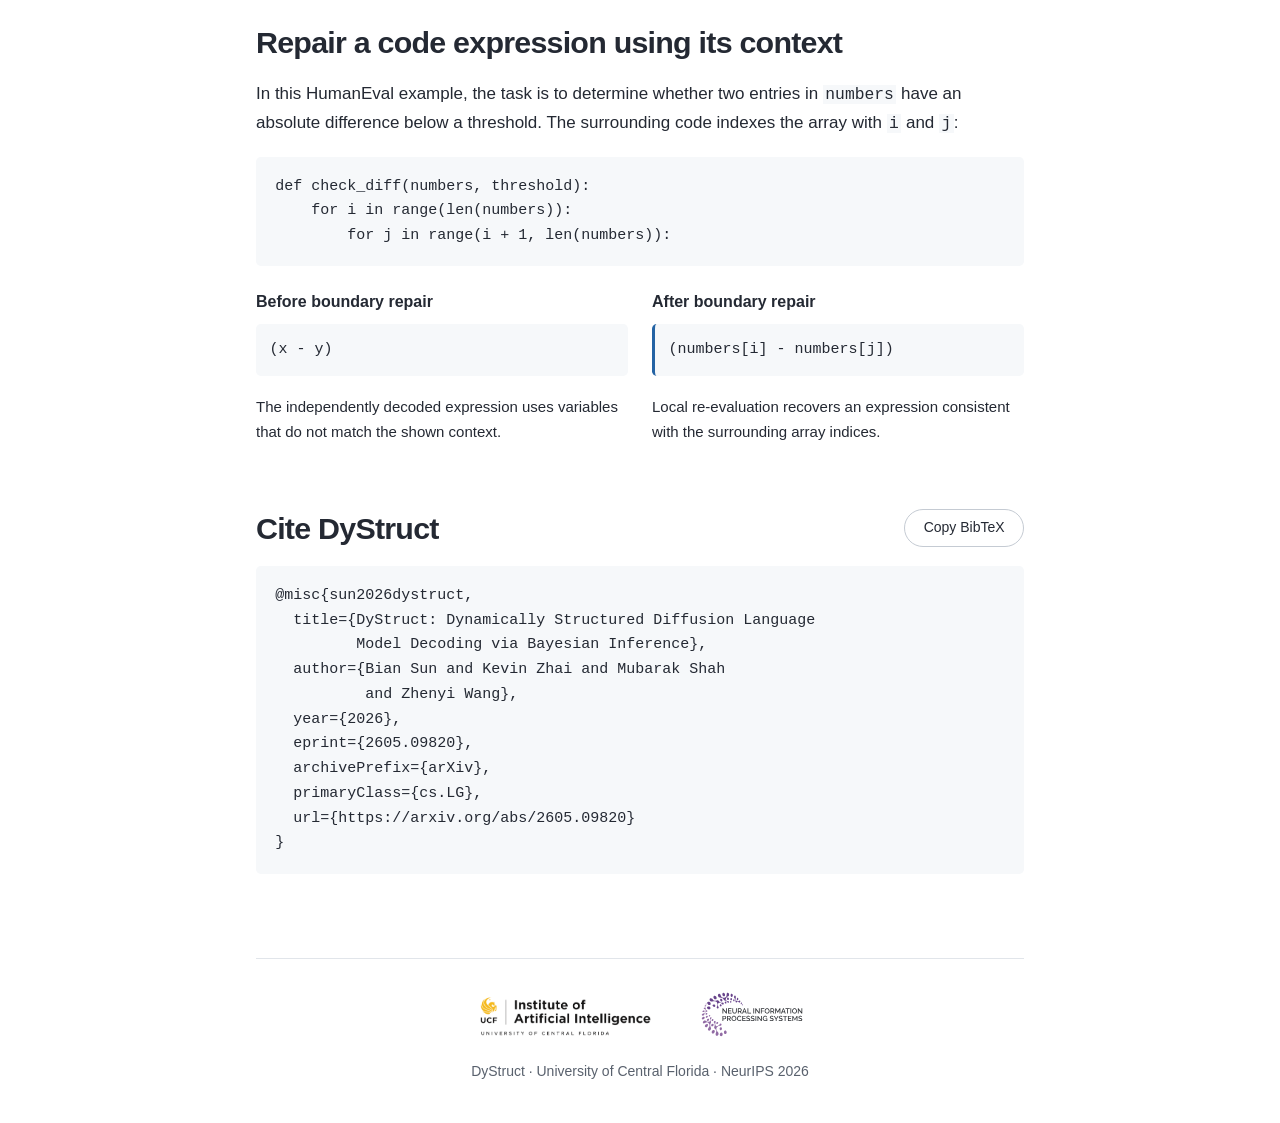
==== commit 969be51d: "Remove appendix-style evaluation details from DyStruct project page" ====
--- a/dystruct/index.html
+++ b/dystruct/index.html
@@ -78,19 +78,6 @@
             <tr data-result="dream-daedal"><th scope="row">+ DAEDAL</th><td>34.7</td><td>54.4</td><td>74.3</td><td>38.6</td><td>44.8</td></tr>
             <tr class="ours" data-result="dream-dystruct"><th scope="row">+ DyStruct</th><td>47.0</td><td>59.8</td><td>75.1</td><td>38.8</td><td>52.5</td></tr>
           </tbody></table></div>
-    <details class="evaluation-details"><summary>Evaluation settings and uncertainty</summary><div>
-          <p>HumanEval and MBPP report greedy pass@1; GSM8K and MATH use strict match; BBH uses exact match. The few-shot counts, in that order, are 0, 3, 5, 4, and 3.</p>
-          <p>Generation is capped at 256 tokens with a base budget of 256 unmasking iterations. Experiments use a single NVIDIA H100 GPU.</p>
-          <p>Backbone weights remain frozen. Diagnostic coefficients are calibrated on validation trajectories with ground-truth sequences.</p>
-          <div class="table-scroll" role="region" aria-label="Reported standard errors" tabindex="0"><table id="standard-errors"><caption>Reported standard errors, in score percentage points</caption><thead><tr><th scope="col">Backbone / decoder</th><th scope="col">HumanEval</th><th scope="col">MBPP</th><th scope="col">GSM8K</th><th scope="col">MATH</th><th scope="col">BBH</th></tr></thead><tbody>
-            <tr data-se="llada-base"><th scope="row">LLaDA Base</th><td>3.6</td><td>2.1</td><td>1.2</td><td>0.6</td><td>0.5</td></tr>
-            <tr data-se="llada-daedal"><th scope="row">LLaDA + DAEDAL</th><td>3.7</td><td>2.1</td><td>1.2</td><td>0.6</td><td>0.5</td></tr>
-            <tr data-se="llada-dystruct"><th scope="row">LLaDA + DyStruct</th><td>3.7</td><td>2.2</td><td>1.2</td><td>0.6</td><td>0.5</td></tr>
-            <tr data-se="dream-base"><th scope="row">Dream Base</th><td>2.7</td><td>2.2</td><td>1.1</td><td>0.6</td><td>0.5</td></tr>
-            <tr data-se="dream-daedal"><th scope="row">Dream + DAEDAL</th><td>2.7</td><td>2.2</td><td>1.2</td><td>0.6</td><td>0.5</td></tr>
-            <tr data-se="dream-dystruct"><th scope="row">Dream + DyStruct</th><td>3.9</td><td>2.1</td><td>1.9</td><td>0.6</td><td>0.5</td></tr>
-          </tbody></table></div>
-        </div></details>
     <details class="ablation-details"><summary>Component ablations</summary><p>Replacing the scheduler with fixed left-to-right block order lowers LLaDA MATH by 1.1 percentage points. Removing boundary repair lowers HumanEval by 1.9 percentage points.</p><div class="table-scroll" role="region" aria-label="Component ablations; scroll on narrow screens" tabindex="0"><table id="ablations"><caption>Component ablations on LLaDA-8B-Base. Scores (%).</caption><thead><tr><th scope="col">Configuration</th><th scope="col">HumanEval</th><th scope="col">MBPP</th><th scope="col">GSM8K</th><th scope="col">MATH</th><th scope="col">BBH</th></tr></thead><tbody>
           <tr class="ours" data-ablation="full"><th scope="row">Full DyStruct</th><td>34.8</td><td>41.4</td><td>72.1</td><td>31.4</td><td>49.3</td></tr>
           <tr data-ablation="schedule"><th scope="row">Fixed left-to-right block order</th><td>33.5</td><td>41.2</td><td>71.8</td><td>30.3</td><td>49.3</td></tr>
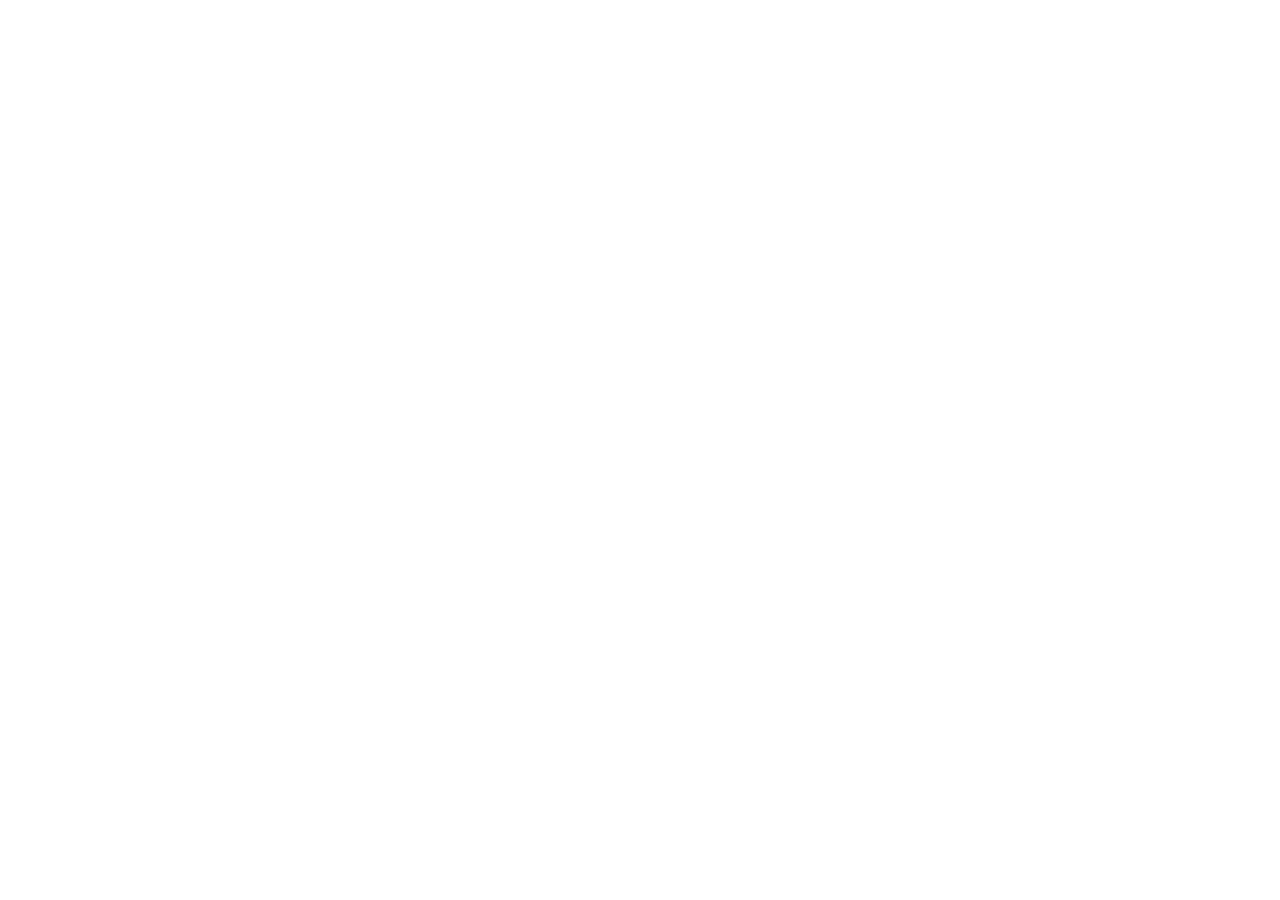
==== commit 6554b316: "Move DyStruct to UCF-CRCV and redirect old project URL" ====
--- a/dystruct/index.html
+++ b/dystruct/index.html
@@ -1,111 +1,10 @@
 <!doctype html>
 <html lang="en">
-<head>
-  <meta charset="utf-8">
-  <meta name="viewport" content="width=device-width, initial-scale=1">
-  <title>DyStruct: Dynamically Structured Diffusion Language Model Decoding via Bayesian Inference</title>
-  <meta name="description" content="DyStruct adapts response length, contiguous token blocks, and decoding order in frozen diffusion language models through Bayesian structural inference.">
-  <meta name="author" content="Bian Sun, Kevin Zhai, Mubarak Shah, Zhenyi Wang">
-  <meta name="theme-color" content="#245a82">
-  <link rel="canonical" href="https://k-zhai.github.io/dystruct/">
-  <meta property="og:type" content="article">
-  <meta property="og:title" content="DyStruct — Dynamic structure for diffusion language model decoding">
-  <meta property="og:description" content="Adapting response length, token blocks, and decoding order with a frozen diffusion LM.">
-  <meta property="og:url" content="https://k-zhai.github.io/dystruct/">
-  <meta property="og:image" content="https://k-zhai.github.io/dystruct/assets/method-overview.png">
-  <meta property="og:image:alt" content="The paper's four-stage illustration of window expansion, block partitioning, scheduling, and boundary repair.">
-  <meta name="twitter:card" content="summary_large_image">
-  <meta name="twitter:title" content="DyStruct: Dynamically Structured Diffusion Language Model Decoding">
-  <meta name="twitter:description" content="Bayesian structural inference for flexible-length decoding with frozen diffusion language models.">
-  <meta name="twitter:image" content="https://k-zhai.github.io/dystruct/assets/method-overview.png">
-  <meta name="citation_title" content="DyStruct: Dynamically Structured Diffusion Language Model Decoding via Bayesian Inference">
-  <meta name="citation_author" content="Bian Sun">
-  <meta name="citation_author" content="Kevin Zhai">
-  <meta name="citation_author" content="Mubarak Shah">
-  <meta name="citation_author" content="Zhenyi Wang">
-  <meta name="citation_publication_date" content="2026">
-  <meta name="citation_arxiv_id" content="2605.09820">
-  <link rel="icon" type="image/svg+xml" href="assets/favicon.svg">
-  <link rel="preload" href="assets/inter-latin.woff2" as="font" type="font/woff2" crossorigin>
-  <link rel="stylesheet" href="styles.css">
-  <script src="script.js" defer></script>
-</head>
-<body>
-<a class="skip-link" href="#main">Skip to research</a>
-<header class="publication container" id="top">
-  <h1><span>DyStruct:</span> Dynamically Structured Diffusion Language Model Decoding via Bayesian Inference</h1>
-  <p class="authors">Bian Sun<span aria-label="equal contribution">*</span>, Kevin Zhai<span aria-label="equal contribution">*</span>, Mubarak Shah, Zhenyi Wang</p>
-  <p class="affiliation">University of Central Florida</p>
-  <p class="contribution">* Equal contribution</p>
-  <div class="resource-links"><a class="button primary" href="https://arxiv.org/pdf/2605.09820"><svg viewBox="0 0 20 20" width="16" height="16" aria-hidden="true"><path d="M5 2h6l4 4v12H5zM11 2v5h4M8 10h4M8 13h4" fill="none" stroke="currentColor" stroke-width="1.5"/></svg>Paper</a><a class="button primary" href="https://arxiv.org/abs/2605.09820">arXiv</a></div>
-</header>
-<main id="main">
-  <figure class="teaser container"><div class="figure-content" id="growth-figure"><img src="assets/stage-expand.svg" width="932" height="196" alt="For a water-cycle summary, the decoder extends the response through successive masked windows after already decoded text."></div><figcaption><strong>A response that grows during decoding.</strong> Pink regions are newly appended masked windows; green regions contain text already decoded.</figcaption><button class="image-action" type="button" data-enlarge="growth-figure" hidden>Enlarge figure</button></figure>
-  <section class="section reading" aria-labelledby="question-title">
-    <h2 id="question-title">How should a diffusion language model group and decode tokens as its response grows?</h2>
-    <p>Diffusion language models refine masked token positions in parallel. Many decoders fix the response length in advance: short windows can truncate an answer, while long windows allocate unnecessary positions.</p>
-    <p>Appending new positions also creates a structural problem. The decoder needs to group them into contiguous blocks, choose a decoding order, and reconcile neighboring block boundaries.</p>
-  </section>
-  <section class="section container method" id="method" aria-labelledby="method-title">
-    <h2 id="method-title">How DyStruct decodes a growing response</h2>
-    <p class="section-lead">A window is a newly appended region of masked positions; a block is a contiguous subset of that window.</p>
-    <div class="stage-tabs" role="tablist" aria-label="Method stages" hidden>
-      <button type="button" role="tab" id="tab-overview" aria-controls="panel-overview" aria-selected="true">Overview</button>
-      <button type="button" role="tab" id="tab-expand" aria-controls="panel-expand" aria-selected="false" tabindex="-1">Expand</button>
-      <button type="button" role="tab" id="tab-partition" aria-controls="panel-partition" aria-selected="false" tabindex="-1">Partition</button>
-      <button type="button" role="tab" id="tab-schedule" aria-controls="panel-schedule" aria-selected="false" tabindex="-1">Schedule</button>
-      <button type="button" role="tab" id="tab-repair" aria-controls="panel-repair" aria-selected="false" tabindex="-1">Repair</button>
-    </div>
-    <div class="stage-panels"><article class="method-overview" id="panel-overview"><figure><div class="figure-content" id="overview-figure"><img src="assets/method-overview.svg" width="978" height="610" loading="lazy" alt="The complete source composition for one window: probe predictions and instability, contiguous blocks, adaptive block decoding, and local interface repair."></div><figcaption>Within each window, diagnostic observations guide the partition and decoding order. Local repair then reconciles block interfaces.</figcaption><button class="image-action" type="button" data-enlarge="overview-figure" hidden>Enlarge figure</button></figure></article>
-      <article class="stage" id="panel-expand"><h3>Adapt the next window’s length</h3><p>A stable preceding window permits a larger expansion; higher instability restricts the next window. The chosen number of masked positions is appended to the response.</p><figure><div class="figure-content expansion" id="expand-figure"><img src="assets/stage-expand.svg" width="932" height="196" loading="lazy" alt="Successive masked windows are appended after the decoded response."></div><figcaption>The response grows through successive windows. Pink boxes contain masked positions.</figcaption><button class="image-action" type="button" data-enlarge="expand-figure" hidden>Enlarge figure</button></figure></article>
-      <article class="stage" id="panel-partition"><h3>Infer contiguous token blocks</h3><p>A short diagnostic pass measures uncertainty and prediction changes. Boundary evidence and a Chinese Restaurant Process–style prior determine whether neighboring positions continue a block or begin a new one.</p><figure><div class="figure-content partition" id="partition-figure"><img src="assets/stage-partition.svg" width="838" height="141" loading="lazy" alt="The original diagnostic predictions and token instability values guide a partition into three contiguous blocks."></div><figcaption>The prior allows the number and boundaries of blocks to adapt to the observations.</figcaption><button class="image-action" type="button" data-enlarge="partition-figure" hidden>Enlarge figure</button></figure></article>
-      <article class="stage" id="panel-schedule"><h3>Use stable blocks as decoded context</h3><p>The scheduler prioritizes lower-instability blocks with decoded neighbors. More unstable blocks receive additional refinement. Here, the outer blocks are resolved before the middle block.</p><figure><div class="figure-content scheduling" id="schedule-figure"><img src="assets/stage-schedule.svg" width="693" height="219" loading="lazy" alt="The original refinement trace decodes block one, then block three, then the middle block."></div><figcaption>Stable text on both sides helps constrain the remaining masked block.</figcaption><button class="image-action" type="button" data-enlarge="schedule-figure" hidden>Enlarge figure</button></figure></article>
-      <article class="stage" id="panel-repair"><h3>Reconcile neighboring block boundaries</h3><p>Low-confidence tokens near a block interface are remasked and refined using the neighboring decoded text. Positions outside the repair interval stay fixed. Expansion repeats until end-of-sequence or the length cap.</p><figure><div class="figure-content repair" id="repair-figure"><img src="assets/stage-repair.svg" width="676" height="166" loading="lazy" alt="The original before, remask, and after trace repairs selected neighboring block-interface positions."></div><figcaption>Boundary repair revisits local inconsistencies after block decoding.</figcaption><button class="image-action" type="button" data-enlarge="repair-figure" hidden>Enlarge figure</button></figure></article>
-    </div>
-    <div class="math-explanation reading"><h3>Local evidence, structured inference</h3><p>Conditioned on the window length, the block posterior combines diagnostic observations with a prior over contiguous partitions:</p><figure class="equation"><img src="assets/partition-posterior.svg" width="627" height="40" loading="lazy" alt="The posterior probability of partition P given observations O, length L, and split parameters alpha is proportional to the observation likelihood given P times the partition prior given L and alpha."><figcaption><span><strong>P</strong>: block partition</span><span><strong>O</strong>: diagnostic observations</span><span><strong>L</strong>: window length</span><span><strong>α</strong>: split-prior parameters</span></figcaption></figure></div>
-  </section>
-  <section class="section container results-section" id="results" aria-labelledby="results-title">
-    <h2 id="results-title">Results</h2><p class="section-lead">DyStruct improves the Base decoder on all five evaluated benchmarks with both LLaDA-8B-Base and Dream-7B-Base.</p>
-    <div class="headline-results"><p><strong>+4.4 <span>percentage points</span></strong>LLaDA BBH · 44.9 Base to 49.3 DyStruct</p><p><strong>+6.8 <span>percentage points</span></strong>Dream HumanEval · 40.2 Base to 47.0 DyStruct</p></div>
-    <div class="table-scroll" role="region" aria-label="Main benchmark results; scroll on narrow screens" tabindex="0"><table id="main-results"><caption>Benchmark scores (%). Higher is better.</caption><thead><tr><th scope="col">Backbone / decoder</th><th scope="col">HumanEval</th><th scope="col">MBPP</th><th scope="col">GSM8K</th><th scope="col">MATH</th><th scope="col">BBH</th></tr></thead><tbody>
-            <tr class="backbone"><th colspan="6" scope="rowgroup"><span>LLaDA-8B-Base</span></th></tr>
-            <tr data-result="llada-base"><th scope="row">Base</th><td>32.3</td><td>39.8</td><td>70.3</td><td>30.5</td><td>44.9</td></tr>
-            <tr data-result="llada-daedal"><th scope="row">+ DAEDAL</th><td>33.5</td><td>40.2</td><td>70.8</td><td>31.2</td><td>43.7</td></tr>
-            <tr class="ours" data-result="llada-dystruct"><th scope="row">+ DyStruct</th><td>34.8</td><td>41.4</td><td>72.1</td><td>31.4</td><td>49.3</td></tr>
-          </tbody><tbody>
-            <tr class="backbone"><th colspan="6" scope="rowgroup"><span>Dream-7B-Base</span></th></tr>
-            <tr data-result="dream-base"><th scope="row">Base</th><td>40.2</td><td>57.2</td><td>74.9</td><td>38.2</td><td>51.7</td></tr>
-            <tr data-result="dream-daedal"><th scope="row">+ DAEDAL</th><td>34.7</td><td>54.4</td><td>74.3</td><td>38.6</td><td>44.8</td></tr>
-            <tr class="ours" data-result="dream-dystruct"><th scope="row">+ DyStruct</th><td>47.0</td><td>59.8</td><td>75.1</td><td>38.8</td><td>52.5</td></tr>
-          </tbody></table></div>
-    <details class="ablation-details"><summary>Component ablations</summary><p>Replacing the scheduler with fixed left-to-right block order lowers LLaDA MATH by 1.1 percentage points. Removing boundary repair lowers HumanEval by 1.9 percentage points.</p><div class="table-scroll" role="region" aria-label="Component ablations; scroll on narrow screens" tabindex="0"><table id="ablations"><caption>Component ablations on LLaDA-8B-Base. Scores (%).</caption><thead><tr><th scope="col">Configuration</th><th scope="col">HumanEval</th><th scope="col">MBPP</th><th scope="col">GSM8K</th><th scope="col">MATH</th><th scope="col">BBH</th></tr></thead><tbody>
-          <tr class="ours" data-ablation="full"><th scope="row">Full DyStruct</th><td>34.8</td><td>41.4</td><td>72.1</td><td>31.4</td><td>49.3</td></tr>
-          <tr data-ablation="schedule"><th scope="row">Fixed left-to-right block order</th><td>33.5</td><td>41.2</td><td>71.8</td><td>30.3</td><td>49.3</td></tr>
-          <tr data-ablation="repair"><th scope="row">Without boundary repair</th><td>32.9</td><td>40.8</td><td>70.5</td><td>31.2</td><td>49.1</td></tr>
-          <tr data-ablation="both"><th scope="row">Without both</th><td>32.9</td><td>41.0</td><td>69.7</td><td>31.0</td><td>49.1</td></tr>
-        </tbody></table></div></details>
-  </section>
-  <section class="section reading" id="example" aria-labelledby="example-title">
-      <h2 id="example-title">Repair a code expression using its context</h2>
-      <p>In this HumanEval example, the task is to determine whether two entries in <code>numbers</code> have an absolute difference below a threshold. The surrounding code indexes the array with <code>i</code> and <code>j</code>:</p>
-      <pre class="code-context"><code>def check_diff(numbers, threshold):
-    for i in range(len(numbers)):
-        for j in range(i + 1, len(numbers)):</code></pre>
-      <div class="code-comparison"><div><h3>Before boundary repair</h3><pre><code>(x - y)</code></pre><p>The independently decoded expression uses variables that do not match the shown context.</p></div><div><h3>After boundary repair</h3><pre><code>(numbers[i] - numbers[j])</code></pre><p>Local re-evaluation recovers an expression consistent with the surrounding array indices.</p></div></div>
-    </section>
-  <section class="section citation reading" id="citation" aria-labelledby="citation-title"><div class="citation-heading"><h2 id="citation-title">Cite DyStruct</h2><button class="button secondary copy-button" id="copy-citation" type="button" hidden>Copy BibTeX</button></div><pre><code id="bibtex">@misc{sun2026dystruct,
-  title={DyStruct: Dynamically Structured Diffusion Language
-         Model Decoding via Bayesian Inference},
-  author={Bian Sun and Kevin Zhai and Mubarak Shah
-          and Zhenyi Wang},
-  year={2026},
-  eprint={2605.09820},
-  archivePrefix={arXiv},
-  primaryClass={cs.LG},
-  url={https://arxiv.org/abs/2605.09820}
-}</code></pre><p class="copy-status" id="copy-status" role="status" aria-live="polite"></p></section>
-</main>
-<footer class="footer reading"><div class="footer-logos"><img src="assets/ucf-iai.png" width="950" height="240" alt="University of Central Florida, Institute of Artificial Intelligence"><img src="assets/neurips.svg" width="360" height="161" alt="Neural Information Processing Systems"></div><p>DyStruct · University of Central Florida · NeurIPS 2026</p></footer>
-<dialog id="figure-dialog" aria-labelledby="figure-dialog-title"><div class="dialog-heading"><h2 id="figure-dialog-title">Method</h2><button class="button secondary" id="close-figure" type="button">Close</button></div><div class="zoom-viewport"><div id="zoom-content"></div></div></dialog>
-<script type="application/ld+json">{"@context":"https://schema.org","@type":"ScholarlyArticle","name":"DyStruct: Dynamically Structured Diffusion Language Model Decoding via Bayesian Inference","url":"https://k-zhai.github.io/dystruct/","sameAs":"https://arxiv.org/abs/2605.09820","datePublished":"2026","author":[{"@type":"Person","name":"Bian Sun"},{"@type":"Person","name":"Kevin Zhai"},{"@type":"Person","name":"Mubarak Shah"},{"@type":"Person","name":"Zhenyi Wang"}]}</script>
-</body></html>+<meta charset="utf-8">
+<meta name="viewport" content="width=device-width, initial-scale=1">
+<title>DyStruct</title>
+<link rel="canonical" href="https://ucf-crcv.github.io/dystruct/">
+<meta http-equiv="refresh" content="0; url=https://ucf-crcv.github.io/dystruct/">
+<script>location.replace('https://ucf-crcv.github.io/dystruct/' + location.search + location.hash);</script>
+<p><a href="https://ucf-crcv.github.io/dystruct/">DyStruct project page</a></p>
+</html>
